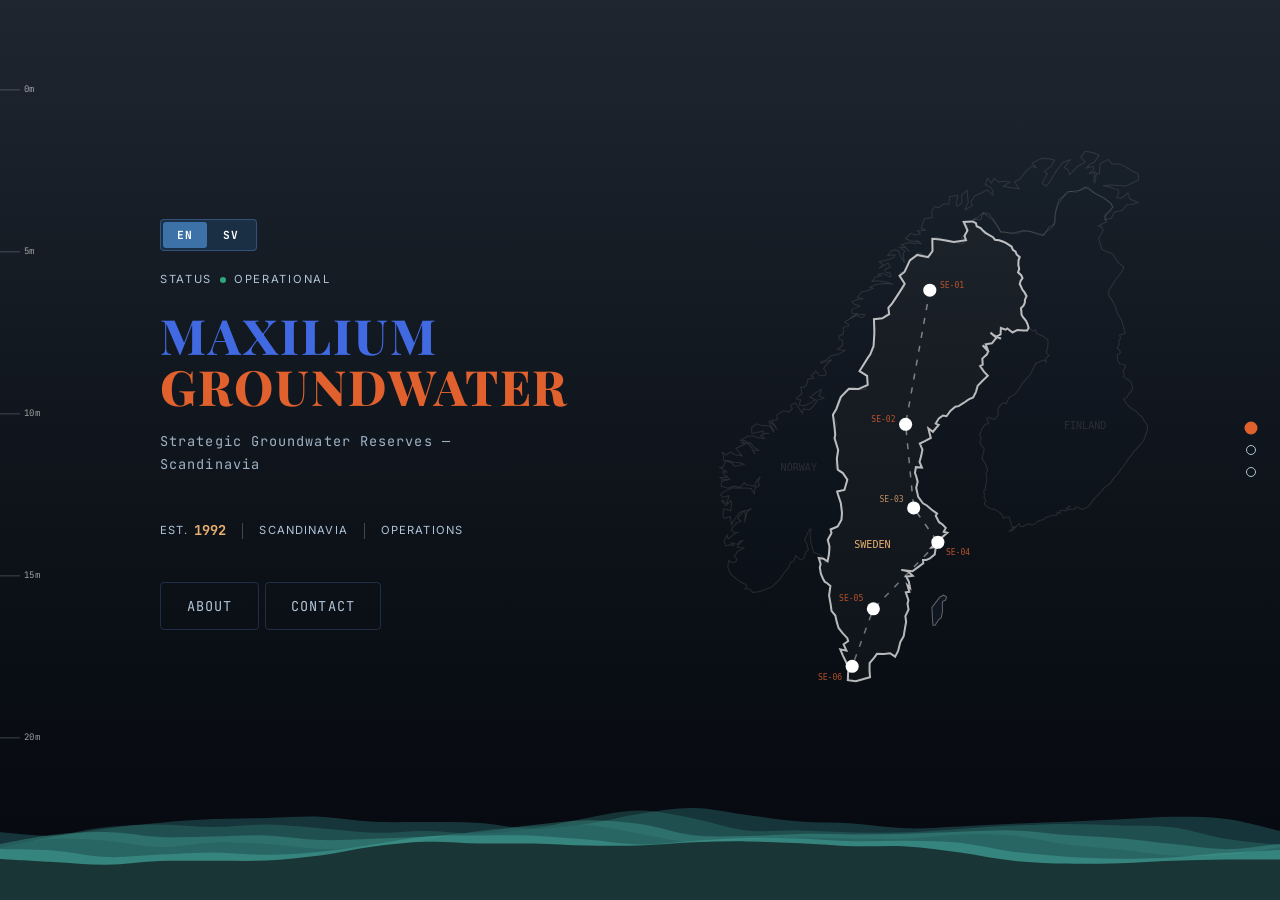
==== index.html @ 394d06ae "Change map dots and pulse rings to white on both mobile and desktop Co-Authored-By: Claude Sonnet 4." ====
<!DOCTYPE html>
<html lang="en">
<head>
  <meta charset="UTF-8" />
  <meta name="viewport" content="width=device-width, initial-scale=1.0" />
  <meta name="format-detection" content="telephone=no" />
  <meta name="theme-color" content="#122224">
  <meta name="description" content="Maxilium Groundwater — Strategic groundwater reserve development for defence, government and critical infrastructure across Scandinavia.">
  <meta property="og:title" content="Maxilium Groundwater">
  <meta property="og:description" content="Strategic Groundwater Reserves — Scandinavia">
  <meta property="og:type" content="website">
  <meta property="og:url" content="https://j123-collab.github.io/grundvatten-geological/">
  <link rel="canonical" href="https://j123-collab.github.io/grundvatten-geological/">
  <title>Maxilium Groundwater — Strategic Groundwater Reserves</title>
  <link rel="preconnect" href="https://fonts.googleapis.com">
  <link rel="preconnect" href="https://fonts.gstatic.com" crossorigin>
  <link href="https://fonts.googleapis.com/css2?family=Bebas+Neue&family=Barlow+Condensed:wght@400;500;600;700&family=Inter:wght@300;400;500;600&family=JetBrains+Mono:wght@400;500;700&family=Playfair+Display:wght@400;600;700;800&display=swap" rel="stylesheet">
  <style>
    /* ─── ROOT SWITCHER ─── */
    #desktop-root { display: none; }
    @media (min-width: 768px) {
      #mobile-root  { display: none !important; }
      #desktop-root { display: block; }
    }

    /* ══════════════════════════════════════════════
       MOBILE CSS
       ══════════════════════════════════════════════ */
    *, *::before, *::after { box-sizing: border-box; margin: 0; padding: 0; }

    :root {
      /* colours */
      --black:        #0d0d0d;
      --white:        #ffffff;
      --accent:       #1a6b5a;
      --accent-light: #2a9d7f;
      --mid-grey:     #6b7280;
      --rust:         #e0612e;
      --clay:         #e8b070;
      --green-glow:   #4ade80;
      --royal-blue:   #4169e1;
      /* ocean gradient stops */
      --ocean-start:  #4a88bb;
      --ocean-end:    #1f2630;
      /* typography scale */
      --text-xs:   11px;
      --text-sm:   12px;
      --text-base: 15px;
      --text-md:   16px;
      --text-lg:   18px;
      --text-xl:   22px;
      /* spacing scale */
      --space-xs:  8px;
      --space-sm:  16px;
      --space-md:  24px;
      --space-lg:  32px;
      --space-xl:  48px;
      --space-2xl: 64px;
      --space-3xl: 96px;
      /* layout */
      --section-pad: var(--space-3xl) var(--space-md);
      --max-w: 720px;
    }

    html { scroll-behavior: smooth; }

    body {
      font-family: 'Barlow Condensed', -apple-system, BlinkMacSystemFont, sans-serif;
      background: #122224;
      color: var(--black);
      -webkit-font-smoothing: antialiased;
    }

    /* ── NAV ── */
    #mobile-root nav {
      position: fixed;
      top: 0; left: 0; right: 0;
      z-index: 100;
      background: #1f2630;
      border-bottom: 1px solid rgba(255,255,255,0.1);
      padding: 0 var(--space-md);
      height: 56px;
      display: flex;
      align-items: center;
      justify-content: space-between;
    }

    .nav-logo {
      font-family: 'Bebas Neue', sans-serif;
      font-size: 22px;
      font-weight: 400;
      letter-spacing: 2px;
      color: var(--royal-blue);
      text-decoration: none;
    }

    .nav-logo span { color: var(--rust); }

    .nav-links {
      display: flex;
      gap: 28px;
      list-style: none;
    }

    .nav-links a {
      font-size: var(--text-base);
      font-weight: 500;
      color: rgba(255,255,255,0.6);
      text-decoration: none;
      letter-spacing: 0.1px;
      white-space: nowrap;
    }

    .nav-links a:hover { color: var(--white); }

    /* ── MAP ANIMATION ── */
    .hero-map {
      width: min(370px, 96vw);
      margin: -6px auto 8px;
      flex-shrink: 0;
    }

    .hero-map svg { width: 100%; height: auto; display: block; }

    .pulse-ring { animation: radar-ping 1.8s ease-out infinite; stroke: white; }
    .site-dot   { fill: white; }
    @keyframes radar-ping {
      0%   { r: 4;  opacity: 0.8; }
      100% { r: 26; opacity: 0;   }
    }

    .site-dot { fill: white; animation: dot-glow 1s ease-in-out infinite alternate; }
    @keyframes dot-glow {
      0%   { opacity: 0.4; }
      100% { opacity: 1;   }
    }

    .flow-line   { stroke-dashoffset: 0; animation: flow 1.2s linear infinite; }
    .flow-line-2 { animation-delay: 0.3s; }
    @keyframes flow {
      0%   { stroke-dashoffset: 0;   }
      100% { stroke-dashoffset: -28; }
    }

    .country-outline,
    .country-label,
    .country-markers { transition: all 0.8s ease-out; }
    .country-markers { opacity: 0; }

    .map-svg.highlight-se .country-se-outline { opacity: 1; stroke: rgba(255,255,255,0.7); stroke-width: 2; fill: rgba(80,80,80,0.1); }
    .map-svg.highlight-se .country-se-label   { opacity: 1; fill: var(--clay); }
    .map-svg.highlight-se .country-se         { opacity: 1; }
    .map-svg.highlight-se .country-no-outline { opacity: 0.3; }
    .map-svg.highlight-se .country-no-label   { opacity: 0.2; }
    .map-svg.highlight-se .country-fi-outline { opacity: 0.3; }
    .map-svg.highlight-se .country-fi-label   { opacity: 0.2; }

    .map-svg.highlight-no .country-no-outline { opacity: 1; stroke: rgba(255,255,255,0.7); stroke-width: 2; fill: rgba(80,80,80,0.1); }
    .map-svg.highlight-no .country-no-label   { opacity: 1; fill: var(--clay); }
    .map-svg.highlight-no .country-no         { opacity: 1; }
    .map-svg.highlight-no .country-se-outline { opacity: 0.3; }
    .map-svg.highlight-no .country-se-label   { opacity: 0.2; }
    .map-svg.highlight-no .country-fi-outline { opacity: 0.3; }
    .map-svg.highlight-no .country-fi-label   { opacity: 0.2; }

    .map-svg.highlight-fi .country-fi-outline { opacity: 1; stroke: rgba(255,255,255,0.7); stroke-width: 2; fill: rgba(80,80,80,0.1); }
    .map-svg.highlight-fi .country-fi-label   { opacity: 1; fill: var(--clay); }
    .map-svg.highlight-fi .country-fi         { opacity: 1; }
    .map-svg.highlight-fi .country-se-outline { opacity: 0.3; }
    .map-svg.highlight-fi .country-se-label   { opacity: 0.2; }
    .map-svg.highlight-fi .country-no-outline { opacity: 0.3; }
    .map-svg.highlight-fi .country-no-label   { opacity: 0.2; }

    /* ── HERO ── */
    #home {
      min-height: 100svh;
      display: flex;
      flex-direction: column;
      justify-content: center;
      padding: 76px var(--space-md) 80px;
      background: #1f2630;
      color: var(--white);
      position: relative;
      z-index: 1;
    }

    .hero-tag {
      display: flex;
      align-items: center;
      gap: var(--space-xs);
      font-size: var(--text-xs);
      font-weight: 600;
      letter-spacing: 1.8px;
      text-transform: uppercase;
      color: rgba(255,255,255,0.85);
      margin-bottom: 0;
    }

    .status-dot {
      width: 7px;
      height: 7px;
      border-radius: 50%;
      background: var(--green-glow);
      box-shadow: 0 0 6px var(--green-glow);
      flex-shrink: 0;
    }

    .hero-info {
      display: flex;
      flex-direction: column;
      gap: 10px;
      margin-bottom: var(--space-md);
    }

    .hero-sub {
      font-size: var(--text-md);
      font-weight: 700;
      line-height: 1.4;
      color: rgba(255,255,255,0.92);
      letter-spacing: 0.5px;
      margin-bottom: 0;
    }

    .hero-sub-block {
      font-size: var(--text-sm);
      line-height: 1.5;
      color: rgba(255,255,255,0.75);
      letter-spacing: 0.4px;
      background: rgba(255,255,255,0.06);
      border-left: 3px solid var(--accent-light);
      padding: 8px 12px;
      border-radius: 0 6px 6px 0;
    }

    /* ── LANG TOGGLE (fixed side) ── */
    #mobile-root .lang-toggle {
      position: fixed;
      right: 0;
      top: 68%;
      transform: translateY(-50%);
      z-index: 300;
      display: flex;
      flex-direction: column;
      border: 1px solid rgba(255,255,255,0.15);
      border-right: none;
      border-radius: 10px 0 0 10px;
      overflow: hidden;
      background: rgba(15,18,30,0.82);
      backdrop-filter: blur(14px);
      -webkit-backdrop-filter: blur(14px);
      box-shadow: -4px 0 20px rgba(0,0,0,0.25);
    }

    #mobile-root .lang-btn {
      background: transparent;
      color: rgba(255,255,255,0.5);
      border: none;
      font-family: inherit;
      font-size: var(--text-sm);
      font-weight: 700;
      letter-spacing: 1.2px;
      padding: 12px 14px;
      cursor: pointer;
      transition: all 0.2s;
    }

    #mobile-root .lang-btn + .lang-btn {
      border-top: 1px solid rgba(255,255,255,0.15);
    }

    #mobile-root .lang-btn.active {
      background: var(--royal-blue);
      color: var(--white);
    }

    #mobile-root .lang-btn:not(.active):hover {
      background: rgba(255,255,255,0.08);
      color: var(--white);
    }

    /* ── OCEAN DEPTH GRADIENT ── */
    .ocean-depth {
      position: relative;
      background: #122224;
      margin-top: -90px;
    }

    /* ── BUBBLES ── */
    #mobile-root .bubbles {
      position: absolute;
      top: 0; left: 0; right: 0; bottom: 0;
      pointer-events: none;
      overflow: hidden;
    }

    #mobile-root .bubbles span {
      position: absolute;
      bottom: 0;
      border-radius: 50%;
      background: rgba(255,255,255,0.06);
      border: 1px solid rgba(255,255,255,0.18);
      animation: floatBubble linear infinite;
    }

    #mobile-root .bubbles span:nth-child(1)  { left: 8%;  width: 10px; height: 10px; animation-duration: 18s; animation-delay: 0s;   }
    #mobile-root .bubbles span:nth-child(2)  { left: 18%; width: 6px;  height: 6px;  animation-duration: 24s; animation-delay: -6s;  }
    #mobile-root .bubbles span:nth-child(3)  { left: 30%; width: 14px; height: 14px; animation-duration: 20s; animation-delay: -14s; }
    #mobile-root .bubbles span:nth-child(4)  { left: 42%; width: 8px;  height: 8px;  animation-duration: 28s; animation-delay: -4s;  }
    #mobile-root .bubbles span:nth-child(5)  { left: 55%; width: 16px; height: 16px; animation-duration: 22s; animation-delay: -10s; }
    #mobile-root .bubbles span:nth-child(6)  { left: 65%; width: 7px;  height: 7px;  animation-duration: 26s; animation-delay: -20s; }
    #mobile-root .bubbles span:nth-child(7)  { left: 74%; width: 12px; height: 12px; animation-duration: 19s; animation-delay: -8s;  }
    #mobile-root .bubbles span:nth-child(8)  { left: 85%; width: 9px;  height: 9px;  animation-duration: 30s; animation-delay: -16s; }
    #mobile-root .bubbles span:nth-child(9)  { left: 22%; width: 18px; height: 18px; animation-duration: 34s; animation-delay: -24s; }
    #mobile-root .bubbles span:nth-child(10) { left: 48%; width: 6px;  height: 6px;  animation-duration: 16s; animation-delay: -2s;  }
    #mobile-root .bubbles span:nth-child(11) { left: 60%; width: 11px; height: 11px; animation-duration: 25s; animation-delay: -18s; }
    #mobile-root .bubbles span:nth-child(12) { left: 90%; width: 8px;  height: 8px;  animation-duration: 21s; animation-delay: -12s; }

    @keyframes floatBubble {
      0%   { transform: translateY(0)        scale(1);    opacity: 0;   }
      8%   { opacity: 0.75; }
      85%  { opacity: 0.35; }
      100% { transform: translateY(-250vh)   scale(1.15); opacity: 0;   }
    }

    /* ── ABOUT ── */
    #about {
      padding: var(--section-pad);
      padding-top: 116px;
      padding-bottom: var(--space-md);
      background: transparent;
    }

    #about .section-label { color: rgba(255,255,255,0.6); }
    #about .section-title { color: var(--white); }
    #about .section-body  { color: rgba(255,255,255,0.8); }

    .section-label {
      font-size: var(--text-xs);
      font-weight: 600;
      letter-spacing: 2px;
      text-transform: uppercase;
      color: var(--accent);
      margin-bottom: var(--space-sm);
    }

    .section-title {
      font-family: 'Bebas Neue', sans-serif;
      font-size: clamp(34px, 7vw, 52px);
      font-weight: 400;
      letter-spacing: 2.5px;
      line-height: 1.05;
      margin-bottom: 20px;
    }

    .section-body {
      font-size: 16px;
      line-height: 1.7;
      color: var(--mid-grey);
      max-width: var(--max-w);
      margin-bottom: var(--space-xl);
    }

    .about-para { margin-bottom: var(--space-md); }

    /* ── TRUST STRIP ── */
    .trust-strip {
      display: flex;
      flex-wrap: wrap;
      justify-content: center;
      gap: var(--space-xs);
      margin-bottom: var(--space-sm);
    }

    .trust-item {
      display: flex;
      align-items: center;
      gap: 7px;
      font-size: var(--text-xs);
      font-weight: 600;
      letter-spacing: 0.8px;
      text-transform: uppercase;
      color: rgba(160, 210, 140, 0.9);
      background: #1f2630;
      border: 1px solid rgba(90, 140, 60, 0.55);
      border-radius: 8px;
      padding: 11px 18px;
    }

    .trust-item svg { flex-shrink: 0; opacity: 0.8; }

    /* ── SCROLL REVEAL ── */
    .reveal {
      opacity: 0;
      transform: translateY(12px);
      transition: opacity 0.55s ease, transform 0.55s ease;
    }

    .reveal.visible {
      opacity: 1;
      transform: translateY(0);
    }

    /* ── DEPTH METER ── */
    .depth-meter {
      display: none;
      position: fixed;
      left: 0;
      top: 50%;
      transform: translateY(-50%);
      z-index: 200;
      width: 52px;
      height: 220px;
      flex-direction: row;
      gap: 6px;
      align-items: stretch;
      opacity: 0;
      transition: opacity 0.4s ease;
      pointer-events: none;
    }

    @media (min-width: 760px) {
      .depth-meter { display: flex; }
    }

    .depth-meter-track {
      width: 3px;
      height: 100%;
      background: rgba(255,255,255,0.12);
      border-radius: 2px;
      position: relative;
      overflow: hidden;
      margin-left: 10px;
    }

    .depth-meter-fill {
      position: absolute;
      top: 0; left: 0; right: 0;
      height: 0%;
      background: linear-gradient(to bottom, var(--ocean-start), var(--royal-blue));
      border-radius: 2px;
      transition: height 0.15s ease-out;
    }

    .depth-labels {
      display: flex;
      flex-direction: column;
      justify-content: space-between;
      height: 100%;
    }

    .depth-label {
      font-family: 'Courier New', monospace;
      font-size: 7px;
      color: rgba(255,255,255,0.4);
      letter-spacing: 0.5px;
      white-space: nowrap;
      line-height: 1.3;
      text-transform: uppercase;
    }

    .depth-label-aq { color: rgba(65,105,225,0.75); }

    /* ── CONTACT ── */
    #contact {
      padding: var(--section-pad);
      padding-top: var(--space-lg);
      padding-bottom: var(--space-md);
      background: transparent;
    }

    #contact .section-label { color: rgba(255,255,255,0.6); }
    #contact .section-title { color: var(--white); }
    #contact .section-body  { color: rgba(255,255,255,0.8); margin-bottom: 0; }

    .contact-grid {
      display: flex;
      flex-direction: column;
      gap: var(--space-xl);
    }

    .contact-detail {
      display: flex;
      flex-direction: column;
      gap: var(--space-sm);
      margin-top: var(--space-lg);
    }

    .contact-item {
      display: flex;
      gap: 14px;
      align-items: center;
    }

    .contact-item-icon {
      width: 36px;
      height: 36px;
      background: rgba(255,255,255,0.15);
      border-radius: 8px;
      display: flex;
      align-items: center;
      justify-content: center;
      flex-shrink: 0;
    }

    .contact-item-icon svg { width: 16px; height: 16px; }

    .contact-item-label {
      font-size: var(--text-xs);
      font-weight: 600;
      letter-spacing: 1px;
      text-transform: uppercase;
      color: rgba(255,255,255,0.55);
      margin-bottom: 2px;
    }

    .contact-item-value {
      font-size: var(--text-md);
      font-weight: 500;
      color: var(--white);
      text-decoration: none;
    }

    /* ── FORM ── */
    #mobile-root form {
      display: flex;
      flex-direction: column;
      gap: var(--space-sm);
    }

    .field {
      display: flex;
      flex-direction: column;
      gap: 6px;
    }

    #mobile-root label {
      font-size: var(--text-sm);
      font-weight: 600;
      letter-spacing: 0.5px;
      text-transform: uppercase;
      color: rgba(255,255,255,0.6);
    }

    #mobile-root input, #mobile-root select, #mobile-root textarea {
      font-family: inherit;
      font-size: var(--text-md);
      color: var(--white);
      background: rgba(255,255,255,0.12);
      border: 1.5px solid rgba(255,255,255,0.15);
      border-radius: 8px;
      padding: 12px 14px;
      outline: none;
      width: 100%;
      transition: border-color 0.15s, background 0.15s;
      -webkit-appearance: none;
    }

    #mobile-root input::placeholder, #mobile-root textarea::placeholder { color: rgba(255,255,255,0.35); }

    #mobile-root textarea { resize: vertical; min-height: 110px; }

    #mobile-root input:focus, #mobile-root select:focus, #mobile-root textarea:focus,
    #mobile-root input:focus-visible, #mobile-root select:focus-visible, #mobile-root textarea:focus-visible {
      border-color: rgba(255,255,255,0.6);
      background: rgba(255,255,255,0.18);
      outline: 2px solid rgba(255,255,255,0.4);
      outline-offset: 2px;
    }

    .btn-submit {
      background: var(--white);
      color: var(--black);
      font-family: inherit;
      font-size: var(--text-md);
      font-weight: 600;
      padding: 15px;
      border: none;
      border-radius: 8px;
      cursor: pointer;
      transition: background 0.2s, color 0.2s;
      margin-top: var(--space-sm);
    }

    .btn-submit:hover  { background: rgba(255,255,255,0.85); }
    .btn-submit:active { background: rgba(255,255,255,0.7); transform: scale(0.98); }

    .btn-submit.sent { background: var(--accent); color: var(--white); }

    /* ── FOOTER ── */
    #mobile-root footer {
      padding: var(--space-lg) var(--space-md);
      border-top: 1px solid rgba(255,255,255,0.12);
      display: flex;
      flex-direction: column;
      align-items: center;
      gap: var(--space-xs);
      text-align: center;
    }

    .footer-logo {
      font-family: 'Bebas Neue', sans-serif;
      font-size: 20px;
      font-weight: 400;
      letter-spacing: 2px;
      color: var(--white);
    }

    .footer-logo span { color: rgba(255,255,255,0.6); }

    #mobile-root footer p {
      font-size: var(--text-sm);
      color: rgba(255,255,255,0.4);
    }

    .footer-legal {
      margin-top: 0;
      width: 100%;
      text-align: center;
      display: flex;
      flex-direction: column;
      gap: 6px;
    }

    .footer-legal p {
      font-size: var(--text-xs);
      color: rgba(255,255,255,0.5);
      letter-spacing: 0.3px;
    }

    /* ── WAVES ── */
    .hero-wave {
      position: absolute;
      bottom: 0px; left: 0; right: 0;
      height: 110px;
      overflow: hidden;
      pointer-events: none;
      -webkit-mask-image: linear-gradient(to bottom, transparent 0%, black 25%);
      mask-image: linear-gradient(to bottom, transparent 0%, black 25%);
    }

    .hero-wave svg {
      position: absolute;
      bottom: -1px;
      width: 200%;
      height: 100%;
    }

    .wave-layer-1 { animation: waveScroll 14s linear infinite;         opacity: 0.45; }
    .wave-layer-2 { animation: waveScroll 10s linear infinite reverse; opacity: 0.35; }
    .wave-layer-3 { animation: waveScroll 8s  linear infinite;         opacity: 0.30; }
    .wave-layer-4 { animation: waveScroll 12s linear infinite reverse; opacity: 0.60; }
    .wave-layer-5 { animation: waveScroll 9s  linear infinite;         opacity: 0.35; }
    .wave-layer-6 { animation: waveScroll 7s  linear infinite reverse; opacity: 1; }

    @keyframes waveScroll {
      from { transform: translateX(0); }
      to   { transform: translateX(-50%); }
    }

    /* ── GALLERY MASONRY ── */
    .gallery-section {
      padding: var(--space-md) var(--space-md);
    }

    .gallery-grid {
      display: grid;
      grid-template-columns: 1fr 1fr;
      gap: var(--space-xs);
    }

    .gallery-item {
      border-radius: 12px;
      overflow: hidden;
      aspect-ratio: 4/3;
      transition: transform 0.2s ease;
    }

    .gallery-item:hover { transform: scale(1.02); }

    .gallery-item img {
      width: 100%;
      height: 100%;
      object-fit: cover;
      display: block;
    }

    @media (min-width: 700px) {
      .gallery-grid { grid-template-columns: 1fr 1fr 1fr; }
    }

    /* ── LIGHTBOX ── */
    .lightbox {
      display: none;
      position: fixed;
      inset: 0;
      z-index: 1000;
      background: rgba(0,0,0,0.92);
      backdrop-filter: blur(8px);
      align-items: center;
      justify-content: center;
    }

    .lightbox.open { display: flex; }

    .lightbox img {
      max-width: 92vw;
      max-height: 88vh;
      object-fit: contain;
      border-radius: 10px;
      user-select: none;
    }

    .lightbox-close {
      position: absolute;
      top: 18px; right: 20px;
      background: rgba(255,255,255,0.12);
      border: 1px solid rgba(255,255,255,0.2);
      color: white;
      width: 40px; height: 40px;
      border-radius: 50%;
      font-size: 20px;
      cursor: pointer;
      display: flex; align-items: center; justify-content: center;
      transition: background 0.2s;
    }

    .lightbox-close:hover { background: rgba(255,255,255,0.25); }

    .lightbox-prev,
    .lightbox-next {
      position: absolute;
      top: 50%; transform: translateY(-50%);
      background: rgba(255,255,255,0.12);
      border: 1px solid rgba(255,255,255,0.2);
      color: white;
      width: 44px; height: 44px;
      border-radius: 50%;
      font-size: 20px;
      cursor: pointer;
      display: flex; align-items: center; justify-content: center;
      transition: background 0.2s;
    }

    .lightbox-prev:hover,
    .lightbox-next:hover { background: rgba(255,255,255,0.25); }

    .lightbox-prev { left: 16px; }
    .lightbox-next { right: 16px; }

    /* ── TABLET+ (mobile only) ── */
    @media (min-width: 600px) {
      #mobile-root .contact-grid {
        flex-direction: row;
        align-items: flex-start;
        gap: var(--space-2xl);
      }

      #mobile-root .contact-intro { flex: 1; }
      #mobile-root form { flex: 1; }
    }

    /* ══════════════════════════════════════════════
       DESKTOP CSS (all rules scoped to #desktop-root)
       ══════════════════════════════════════════════ */

    /* ---------- Reset & Base ---------- */
    #desktop-root *, #desktop-root *::before, #desktop-root *::after { box-sizing: border-box; margin: 0; padding: 0; }

    #desktop-root * { scrollbar-width: none; -ms-overflow-style: none; }
    #desktop-root *::-webkit-scrollbar { display: none; }

    #desktop-root {
      --surface:    #1f2630;
      --mid:        #191f28;
      --abyss:      #131920;
      --rust:       #e0612e;
      --rust-hover: #b24e2c;
      --error:      #e03030;
      --success-green: #2ea87a;
      --clay:       #e8b070;
      --slate:      #3d72a8;
      --light:      #ffffff;
      --muted:      #b0c4d8;
      --font-heading: 'Playfair Display', Georgia, serif;
      --font-body:    'Inter', system-ui, sans-serif;
      --font-mono:    'JetBrains Mono', 'Courier New', monospace;
      font-size: 16px;
      font-family: var(--font-body);
      background: linear-gradient(to bottom, #1f2630 0%, #181f28 20%, #121820 40%, #0d1219 60%, #090d13 80%, #060810 100%);
      color: var(--light);
      line-height: 1.7;
      overscroll-behavior: none;
      position: fixed;
      inset: 0;
      overflow: hidden;
      height: 100vh;
      width: 100%;
    }

    /* ---------- Depth Markers ---------- */
    #desktop-root .depth-markers {
      position: fixed;
      left: 0;
      top: 0;
      width: 54px;
      height: 100vh;
      z-index: 100;
      pointer-events: none;
    }

    #desktop-root .depth-mark {
      position: absolute;
      left: 0;
      transform: translateY(-50%);
      display: flex;
      align-items: center;
      gap: 4px;
    }

    #desktop-root .depth-mark::before {
      content: '';
      display: block;
      width: 20px;
      height: 1px;
      background: var(--muted);
      opacity: 0.3;
    }

    #desktop-root .depth-mark span {
      font-family: var(--font-mono);
      font-size: 9px;
      color: var(--light);
      letter-spacing: 0.05em;
      white-space: nowrap;
      opacity: 0.6;
    }

    #desktop-root .depth-mark span.pop {
      animation: d-depth-pop 0.25s ease-out;
    }

    @keyframes d-depth-pop {
      0%   { transform: scale(1); opacity: 0.6; }
      35%  { transform: scale(1.8); opacity: 1; color: var(--light); }
      100% { transform: scale(1); opacity: 0.6; }
    }

    /* ---------- Strata ---------- */
    #desktop-root .stratum {
      position: absolute;
      inset: 0;
      width: 100%;
      height: 100vh;
      overflow-y: auto;
      overflow-x: hidden;
      display: flex;
      flex-direction: column;
      justify-content: center;
      opacity: 0;
      pointer-events: none;
      transition: opacity 0.5s ease-out;
    }

    #desktop-root .stratum.active {
      opacity: 1;
      pointer-events: auto;
    }

    #desktop-root .stratum__content {
      position: relative;
      z-index: 1;
      max-width: clamp(900px, 85vw, 1280px);
      margin: 0 auto;
      padding: clamp(40px, 6vw, 80px) clamp(16px, 2.5vw, 32px) clamp(80px, 10vw, 140px) clamp(44px, 5vw, 72px);
      opacity: 0;
      transform: translateY(30px);
      transition: opacity 0.5s ease-out 0.15s, transform 0.5s ease-out 0.15s;
    }

    #desktop-root .stratum.active .stratum__content {
      opacity: 1;
      transform: translateY(0);
    }

    /* ---------- Fixed Wave Overlay ---------- */
    #desktop-root .wave-overlay {
      position: fixed;
      bottom: 0;
      bottom: calc(100dvh - 100lvh);
      left: 0;
      right: 0;
      width: 100%;
      z-index: 50;
      height: 110px;
      pointer-events: none;
      overflow: hidden;
      -webkit-transform: translateZ(0);
      transform: translateZ(0);
    }

    /* ---------- Bubbles (desktop) ---------- */
    #desktop-root .bubbles {
      position: fixed;
      inset: 0;
      z-index: 10;
      pointer-events: none;
      overflow: hidden;
    }

    #desktop-root .bubble {
      position: absolute;
      bottom: -20px;
      border-radius: 50%;
      background: rgba(255, 255, 255, 0.3);
      border: 1px solid rgba(255, 255, 255, 0.4);
      animation: d-bubble-rise linear infinite;
      opacity: 0;
    }

    @keyframes d-bubble-rise {
      0%   { transform: translateX(0) scale(0.8); opacity: 0; bottom: -20px; }
      10%  { opacity: 0.5; }
      50%  { opacity: 0.3; }
      90%  { opacity: 0.15; }
      100% { transform: translateX(40px) scale(1.2); opacity: 0; bottom: 110%; }
    }

    #desktop-root .wave-overlay svg {
      display: block;
      width: 100%;
      height: 100%;
      overflow: hidden;
    }

    /* ---------- Navigation Dots ---------- */
    #desktop-root .nav-dots {
      position: fixed;
      right: 24px;
      top: 50%;
      transform: translateY(-50%);
      z-index: 60;
      display: flex;
      flex-direction: column;
      gap: 12px;
    }

    #desktop-root .nav-dot {
      width: 10px;
      height: 10px;
      border-radius: 50%;
      border: 1px solid var(--muted);
      background: transparent;
      cursor: pointer;
      padding: 0;
      transition: all 0.3s;
    }

    #desktop-root .nav-dot.active {
      background: var(--rust);
      border-color: var(--rust);
      transform: scale(1.3);
    }

    #desktop-root .nav-dot:hover { border-color: var(--light); }

    #desktop-root .stratum--surface { background: transparent; }
    #desktop-root .stratum--1       { background: transparent; }
    #desktop-root .stratum--2       { background: transparent; }

    /* ---------- Typography ---------- */
    #desktop-root h1, #desktop-root h2, #desktop-root h3, #desktop-root h4 {
      font-family: var(--font-heading);
      font-weight: 700;
      line-height: 1.2;
    }

    #desktop-root p { margin-bottom: 1rem; color: var(--light); opacity: 0.9; }
    #desktop-root p:last-child { margin-bottom: 0; }
    #desktop-root strong { color: var(--clay); font-weight: 600; }

    /* ---------- Section Headings ---------- */
    #desktop-root .section-heading {
      display: flex;
      align-items: center;
      gap: 16px;
      margin-bottom: clamp(24px, 3vw, 48px);
      flex-wrap: wrap;
    }

    #desktop-root .section-heading__accent {
      display: block;
      width: 4px;
      height: 36px;
      background: var(--rust);
      border-radius: 2px;
      flex-shrink: 0;
    }

    #desktop-root .section-heading__title {
      font-size: clamp(1.4rem, 3vw, 2rem);
      color: var(--light);
      letter-spacing: 0.02em;
    }

    #desktop-root .section-heading__depth {
      margin-left: auto;
      font-family: var(--font-mono);
      font-size: 0.65rem;
      color: var(--muted);
      letter-spacing: 0.12em;
      opacity: 0.6;
    }

    #desktop-root .subsection-heading {
      font-family: var(--font-mono);
      font-size: 0.8rem;
      font-weight: 700;
      color: var(--clay);
      letter-spacing: 0.08em;
      text-transform: uppercase;
      margin-bottom: 12px;
    }

    #desktop-root .badge {
      display: inline-block;
      font-family: var(--font-mono);
      font-size: 0.55rem;
      font-weight: 700;
      letter-spacing: 0.15em;
      padding: 3px 10px;
      border-radius: 3px;
      vertical-align: middle;
      margin-left: 10px;
    }

    /* ---------- HERO ---------- */
    #desktop-root .hero-content {
      display: flex;
      flex-direction: column;
      align-items: center;
      gap: 20px;
    }

    #desktop-root .hero-lang {
      align-self: flex-start;
    }

    #desktop-root .lang-toggle {
      display: flex;
      gap: 2px;
      background: #1a2e44;
      border-radius: 4px;
      padding: 2px;
      border: 1px solid rgba(74, 118, 178, 0.5);
    }

    #desktop-root .lang-btn {
      font-family: var(--font-mono);
      font-size: 0.7rem;
      font-weight: 700;
      letter-spacing: 0.1em;
      padding: 6px 14px;
      border: none;
      border-radius: 3px;
      background: transparent;
      color: var(--light);
      cursor: pointer;
      transition: all 0.2s;
    }

    #desktop-root .lang-btn:hover { color: var(--light); opacity: 0.8; }
    #desktop-root .lang-btn.active { background: var(--slate); color: #fff; }

    #desktop-root .hero-est {
      display: flex;
      align-items: center;
      gap: 8px;
      font-family: var(--font-body);
      font-size: 0.7rem;
      letter-spacing: 0.15em;
      color: var(--muted);
      text-transform: uppercase;
    }

    #desktop-root .hero-est__dot {
      width: 6px;
      height: 6px;
      border-radius: 50%;
      background: var(--success-green);
      animation: d-pulse-dot 2s ease-in-out infinite;
    }

    @keyframes d-pulse-dot {
      0%, 100% { opacity: 1; }
      50% { opacity: 0.4; }
    }

    #desktop-root .hero-title {
      font-size: clamp(1.6rem, 3.8vw, 4.5rem);
      font-weight: 800;
      color: var(--royal-blue);
      letter-spacing: 0.04em;
      line-height: 1.05;
    }

    #desktop-root .hero-title--accent { color: var(--rust); display: block; }

    #desktop-root .hero-tagline {
      font-family: var(--font-mono);
      font-size: 0.85rem;
      color: var(--muted);
      letter-spacing: 0.08em;
    }

    #desktop-root .hero-meta {
      display: flex;
      align-items: center;
      gap: 16px;
      margin-top: 8px;
      flex-wrap: wrap;
    }

    #desktop-root .hero-meta__item { display: flex; align-items: center; gap: 6px; }

    #desktop-root .hero-meta__label {
      font-family: var(--font-body);
      font-size: 0.7rem;
      color: var(--muted);
      letter-spacing: 0.1em;
      text-transform: uppercase;
    }

    #desktop-root .hero-meta__value {
      font-family: var(--font-mono);
      font-size: 0.85rem;
      color: var(--clay);
      font-weight: 700;
    }

    #desktop-root .hero-meta__divider {
      width: 1px;
      height: 16px;
      background: var(--muted);
      opacity: 0.3;
    }

    #desktop-root .hero-nav {
      display: flex;
      flex-wrap: wrap;
      gap: 6px;
      margin-top: 20px;
    }

    #desktop-root .hero-nav__link {
      font-family: var(--font-mono);
      font-size: 0.85rem;
      letter-spacing: 0.08em;
      text-transform: uppercase;
      color: var(--muted);
      background: transparent;
      padding: clamp(10px, 1.2vw, 14px) clamp(16px, 2vw, 28px);
      border: 1px solid rgba(74, 118, 178, 0.3);
      border-radius: 4px;
      cursor: pointer;
      transition: all 0.2s;
    }

    #desktop-root .hero-nav__link:hover {
      color: var(--light);
      border-color: var(--slate);
      background: rgba(74, 118, 178, 0.1);
    }

    /* ---------- Hero Two-Column Layout ---------- */
    #desktop-root .hero-columns {
      display: flex;
      flex-direction: row-reverse;
      align-items: center;
      justify-content: center;
      gap: clamp(60px, 18vw, 380px);
      width: 100%;
    }

    #desktop-root .hero-map {
      flex: 1 1 45%;
      max-width: 640px;
      min-width: 0;
    }

    #desktop-root .hero-map-svg { width: 100%; height: auto; }

    #desktop-root .hero-text {
      flex: 1 1 320px;
      min-width: 0;
      display: flex;
      flex-direction: column;
      gap: clamp(12px, 1.5vw, 20px);
    }

    /* ---------- Map Animations (desktop) ---------- */
    #desktop-root .pulse-ring { animation: d-radar-ping 1.8s ease-out infinite; stroke: white; }

    @keyframes d-radar-ping {
      0%   { r: 4; opacity: 0.8; }
      100% { r: 26; opacity: 0; }
    }

    #desktop-root .site-dot { fill: white; animation: d-dot-glow 1s ease-in-out infinite alternate; }

    @keyframes d-dot-glow {
      0%   { opacity: 0.4; }
      100% { opacity: 1; }
    }

    #desktop-root .flow-line { stroke-dashoffset: 0; animation: d-flow 1.2s linear infinite; }
    #desktop-root .flow-line-2 { animation-delay: 0.3s; }

    @keyframes d-flow {
      0%   { stroke-dashoffset: 0; }
      100% { stroke-dashoffset: -28; }
    }

    /* ---------- Country Cycling (desktop) ---------- */
    #desktop-root .country-outline, #desktop-root .country-label, #desktop-root .country-markers { transition: all 0.8s ease-out; }
    #desktop-root .country-markers { opacity: 0; }

    #desktop-root .hero-map-svg.highlight-se .country-se-outline { opacity: 1; stroke: rgba(255,255,255,0.7); stroke-width: 2; fill: rgba(80,80,80,0.1); }
    #desktop-root .hero-map-svg.highlight-se .country-se-label { opacity: 1; fill: var(--clay); }
    #desktop-root .hero-map-svg.highlight-se .country-se { opacity: 1; }
    #desktop-root .hero-map-svg.highlight-se .country-no-outline { opacity: 0.3; }
    #desktop-root .hero-map-svg.highlight-se .country-no-label { opacity: 0.2; }
    #desktop-root .hero-map-svg.highlight-se .country-fi-outline { opacity: 0.3; }
    #desktop-root .hero-map-svg.highlight-se .country-fi-label { opacity: 0.2; }

    #desktop-root .hero-map-svg.highlight-no .country-no-outline { opacity: 1; stroke: rgba(255,255,255,0.7); stroke-width: 2; fill: rgba(80,80,80,0.1); }
    #desktop-root .hero-map-svg.highlight-no .country-no-label { opacity: 1; fill: var(--clay); }
    #desktop-root .hero-map-svg.highlight-no .country-no { opacity: 1; }
    #desktop-root .hero-map-svg.highlight-no .country-se-outline { opacity: 0.3; }
    #desktop-root .hero-map-svg.highlight-no .country-se-label { opacity: 0.2; }
    #desktop-root .hero-map-svg.highlight-no .country-fi-outline { opacity: 0.3; }
    #desktop-root .hero-map-svg.highlight-no .country-fi-label { opacity: 0.2; }

    #desktop-root .hero-map-svg.highlight-fi .country-fi-outline { opacity: 1; stroke: rgba(255,255,255,0.7); stroke-width: 2; fill: rgba(80,80,80,0.1); }
    #desktop-root .hero-map-svg.highlight-fi .country-fi-label { opacity: 1; fill: var(--clay); }
    #desktop-root .hero-map-svg.highlight-fi .country-fi { opacity: 1; }
    #desktop-root .hero-map-svg.highlight-fi .country-se-outline { opacity: 0.3; }
    #desktop-root .hero-map-svg.highlight-fi .country-se-label { opacity: 0.2; }
    #desktop-root .hero-map-svg.highlight-fi .country-no-outline { opacity: 0.3; }
    #desktop-root .hero-map-svg.highlight-fi .country-no-label { opacity: 0.2; }

    /* ---------- About ---------- */
    #desktop-root .about-grid {
      display: grid;
      grid-template-columns: 1fr clamp(200px, 18vw, 240px);
      gap: clamp(24px, 3vw, 48px);
      margin-bottom: 36px;
    }

    #desktop-root .about-text p { font-size: 0.9rem; }

    #desktop-root .about-sidebar { display: flex; flex-direction: column; gap: clamp(12px, 1.5vw, 20px); }

    #desktop-root .fact-card {
      background: rgba(10, 24, 46, 0.5);
      border: 1px solid rgba(74, 118, 178, 0.12);
      border-radius: 6px;
      padding: clamp(12px, 1.5vw, 20px);
    }

    #desktop-root .fact-card__value {
      display: block;
      font-family: var(--font-mono);
      font-size: clamp(1.4rem, 1.8vw, 2rem);
      font-weight: 700;
      color: var(--clay);
      line-height: 1;
      margin-bottom: 6px;
    }

    #desktop-root .fact-card__label {
      font-family: var(--font-mono);
      font-size: clamp(0.6rem, 0.7vw, 0.72rem);
      color: var(--muted);
      letter-spacing: 0.05em;
      line-height: 1.4;
    }

    #desktop-root .geo-context {
      border-top: 1px solid rgba(74, 118, 178, 0.15);
      padding-top: 30px;
    }

    /* ---------- Contact Form ---------- */
    #desktop-root .form-input {
      font-family: var(--font-body);
      font-size: 0.9rem;
      color: var(--light);
      background: rgba(10, 24, 46, 0.6);
      border: 1px solid rgba(74, 118, 178, 0.2);
      border-radius: 4px;
      padding: 10px 14px;
      outline: none;
      transition: border-color 0.2s;
    }

    #desktop-root .form-input::placeholder { color: var(--muted); opacity: 0.65; }
    #desktop-root .form-input:focus,
    #desktop-root .form-input:focus-visible { border-color: var(--slate); outline: 2px solid rgba(61,114,168,0.35); outline-offset: 2px; }
    #desktop-root .form-input.error { border-color: var(--error); }

    #desktop-root .form-textarea { resize: vertical; min-height: 100px; }

    #desktop-root .form-error {
      font-family: var(--font-body);
      font-size: 0.65rem;
      color: var(--error);
      display: none;
    }

    #desktop-root .form-error.visible { display: block; }

    #desktop-root .form-success {
      display: none;
      margin-top: 24px;
      padding: 20px;
      background: rgba(46, 204, 113, 0.08);
      border: 1px solid rgba(46, 204, 113, 0.2);
      border-radius: 6px;
    }

    #desktop-root .form-success.visible { display: block; }

    #desktop-root .form-success h3 {
      font-family: var(--font-mono);
      font-size: 0.9rem;
      color: var(--success-green);
      margin-bottom: 6px;
    }

    #desktop-root .form-success p { font-size: 0.85rem; color: var(--light); opacity: 0.8; }

    /* ---------- Desktop Contact Two-Column ---------- */
    #desktop-root .d-contact-grid {
      display: flex;
      gap: clamp(40px, 6vw, 100px);
      align-items: flex-start;
    }
    #desktop-root .d-contact-left {
      flex: 1 1 0;
      min-width: 0;
      display: flex;
      flex-direction: column;
      gap: 20px;
    }
    #desktop-root .d-contact-right {
      flex: 0 0 clamp(200px, 20vw, 300px);
      padding-top: clamp(40px, 5vw, 80px);
    }
    #desktop-root .d-contact-body {
      color: var(--muted);
      font-size: clamp(0.85rem, 1vw, 0.95rem);
      line-height: 1.65;
    }
    #desktop-root .d-contact-form {
      display: flex;
      flex-direction: column;
      gap: clamp(12px, 1.5vw, 18px);
    }
    #desktop-root .d-contact-form label {
      font-family: var(--font-body);
      font-size: 0.7rem;
      font-weight: 500;
      color: var(--muted);
      letter-spacing: 0.08em;
      text-transform: uppercase;
    }
    #desktop-root .d-contact-form .btn-submit {
      background: var(--rust);
      color: #fff;
      font-family: var(--font-mono);
      font-size: 0.8rem;
      font-weight: 700;
      letter-spacing: 0.1em;
      text-transform: uppercase;
      padding: 14px 32px;
      border: none;
      border-radius: 4px;
      cursor: pointer;
      transition: background 0.2s;
      align-self: flex-start;
    }
    #desktop-root .d-contact-form .btn-submit:hover  { background: var(--rust-hover); }
    #desktop-root .d-contact-form .btn-submit:active { background: var(--rust-hover); transform: scale(0.98); }
    #desktop-root .d-contact-right .trust-strip { flex-wrap: wrap; margin-bottom: 20px; }
    #desktop-root .d-company-card {
      margin-top: 28px;
      padding: 18px 20px;
      background: rgba(255,255,255,0.05);
      border: 1px solid rgba(255,255,255,0.1);
      border-radius: 8px;
      display: flex;
      flex-direction: column;
      gap: 6px;
    }
    #desktop-root .d-company-line { font-size: 0.75rem; line-height: 1.5; }
    #desktop-root .d-company-copy { color: rgba(255,255,255,0.7); font-weight: 500; }
    #desktop-root .d-company-tag  { color: rgba(255,255,255,0.45); font-style: italic; }
    #desktop-root .d-company-legal { color: rgba(255,255,255,0.55); font-family: var(--font-mono); font-size: 0.68rem; }

    /* ---------- Footer ---------- */
    #desktop-root .site-footer {
      border-top: 1px solid rgba(74, 118, 178, 0.1);
      padding: 24px 0 0;
      margin-top: 40px;
    }

    #desktop-root .site-footer__content {
      display: flex;
      justify-content: space-between;
      align-items: center;
    }

    #desktop-root .site-footer__brand {
      font-family: var(--font-mono);
      font-size: 0.7rem;
      color: var(--muted);
      letter-spacing: 0.15em;
    }

    #desktop-root .site-footer__copy {
      font-family: var(--font-mono);
      font-size: 0.65rem;
      color: var(--muted);
      opacity: 0.6;
    }

    /* ---------- Desktop Responsive ---------- */
    @media (max-width: 900px) {
      #desktop-root .depth-markers { display: none; }

      #desktop-root .stratum__content {
        padding: 60px 20px 180px;
      }

      #desktop-root .hero-columns {
        flex-direction: column;
        gap: 24px;
      }

      #desktop-root .hero-map {
        flex: none;
        max-width: 380px;
        width: 100%;
      }

      #desktop-root .about-grid { grid-template-columns: 1fr; }

      #desktop-root .about-sidebar {
        flex-direction: row;
        flex-wrap: wrap;
      }

      #desktop-root .about-sidebar .fact-card { flex: 1; min-width: 120px; }

      #desktop-root .d-contact-grid { flex-direction: column; }
      #desktop-root .d-contact-right { flex: 1 1 auto; padding-top: 0; }

      #desktop-root .site-footer { padding-left: 0; }
    }

    @media (max-width: 768px) {
      #desktop-root .stratum--surface {
        min-height: 100svh;
      }

      #desktop-root .stratum--surface > #desktop-root .stratum__content {
        flex: 1;
        min-height: 0;
      }

      #desktop-root .hero-content {
        padding-top: max(64px, calc(env(safe-area-inset-top, 0px) + 12px));
        padding-bottom: 40px;
        gap: 12px;
      }

      #desktop-root .stratum__content {
        padding: 40px 20px;
        max-width: 100%;
      }

      #desktop-root .stratum--2 .stratum__content {
        padding-bottom: max(80px, calc(env(safe-area-inset-bottom, 34px) + 48px));
      }

      #desktop-root .hero-columns {
        flex: 1;
        min-height: 0;
      }

      #desktop-root .hero-map {
        flex: 1;
        max-width: 100%;
        max-height: none;
        overflow: hidden;
        min-height: 0;
      }

      #desktop-root .hero-map-svg {
        width: 100%;
        height: 100%;
      }

      #desktop-root .hero-text {
        flex: none;
        gap: 10px;
      }

      #desktop-root .hero-nav { margin-top: 6px; }

      #desktop-root .nav-dots { display: none; }

      #desktop-root .hero-lang {
        position: fixed;
        top: calc(env(safe-area-inset-top, 0px) + 12px);
        left: 12px;
        z-index: 55;
        align-self: auto;
      }

      #desktop-root .lang-toggle {
        background: #1a2e44;
        box-shadow: 0 2px 8px rgba(0, 0, 0, 0.4);
        border-radius: 6px;
      }

      #desktop-root .wave-overlay { display: none; }

      #desktop-root .form-input,
      #desktop-root .form-textarea { font-size: 16px; }

      #desktop-root .about-text p { font-size: 0.85rem; line-height: 1.75; margin-bottom: 1.2rem; }
      #desktop-root .geo-context p { font-size: 0.85rem; line-height: 1.75; }

      #desktop-root .fact-card__value { font-size: 1.4rem; }
      #desktop-root .fact-card__label { font-size: 0.6rem; }
      #desktop-root .fact-card { padding: 12px; }

      #desktop-root .section-heading { margin-bottom: 24px; }
      #desktop-root .geo-context { padding-top: 20px; }
      #desktop-root .site-footer { padding-left: 0; }
    }

    @media (max-width: 600px) {
      #desktop-root .hero-title { font-size: 2rem; }

      #desktop-root .section-heading {
        flex-direction: column;
        align-items: flex-start;
        gap: 8px;
      }

      #desktop-root .section-heading__depth { margin-left: 0; }

      #desktop-root .hero-nav { gap: 4px; }
      #desktop-root .hero-nav__link { font-size: 0.75rem; padding: 12px 18px; }
    }

    /* ── Reduced Motion ── */
    @media (prefers-reduced-motion: reduce) {
      .wave-layer-1, .wave-layer-2, .wave-layer-3,
      .wave-layer-4, .wave-layer-5, .wave-layer-6 { animation: none; }
      .pulse-ring, #desktop-root .pulse-ring { animation: none; }
      .site-dot,   #desktop-root .site-dot   { animation: none; opacity: 0.9; }
      .flow-line,  #desktop-root .flow-line   { animation: none; }
      #mobile-root .bubbles span { animation: none; opacity: 0; }
      #desktop-root .bubble { animation: none; display: none; }
      .reveal { transition: none; }
      .stratum, .stratum__content { transition-duration: 0.15s !important; }
      .gallery-item { transition: none; }
      .btn-submit { transition: none; }
    }

  </style>
</head>
<body>

<div id="mobile-root">

  <nav>
    <a class="nav-logo" href="#home">Maxilium <span>Groundwater</span></a>
    <ul class="nav-links">
      <li><a href="#home" data-i18n="nav.home">Home</a></li>
      <li><a href="#about" data-i18n="nav.about">About</a></li>
      <li><a href="#contact" data-i18n="nav.contact">Contact</a></li>
    </ul>
  </nav>

  <!-- HOME -->
  <section id="home">

    <div class="hero-map">
      <svg viewBox="20 20 440 560" class="map-svg" fill="none" xmlns="http://www.w3.org/2000/svg">
        <path class="country-outline country-no-outline" d="M282 98.8 L277.8 99 L273.6 99.3 L277.5 103 L277.7 106.5 L275.8 111.4 L271.4 115.3 L275.9 117.4 L272.2 121.2 L263.7 119.2 L256.6 116.5 L251.2 116.8 L247.7 114.6 L243 115.4 L242.2 119.1 L243 126.7 L239.7 132.8 L233.7 132.1 L229.1 129.8 L220.9 136.3 L217.7 145.1 L215.7 148.1 L211.2 149.7 L210 152.6 L215 160 L214.6 164.9 L210 168.9 L202.7 180 L198.8 183.6 L199.6 188.2 L192.9 194.9 L188.8 195.4 L184.6 195.8 L186.3 205.2 L185.1 209.4 L184.2 217.8 L184.3 221.2 L182.4 224.8 L181.4 229.2 L178.8 233.6 L174.5 240.4 L170.3 247.2 L175 250.3 L177.8 252 L178.6 259.8 L175.7 266 L169.4 265 L163.7 263.6 L159.7 264.7 L156.1 267 L151.7 273 L148.7 278.1 L147.5 283.4 L143.9 290.4 L145 293.2 L147.6 300 L145.7 302.6 L146.5 308.9 L145.6 312.2 L148.5 321.9 L149.1 325.5 L147.8 334 L146.6 342.5 L148.7 345 L150.7 347.3 L153.8 348.4 L158 354.3 L157.7 358.2 L155.9 361.6 L155.4 364.6 L152.2 365 L148.5 366.2 L149 369.9 L149.6 373.6 L151.7 378.1 L153.5 382.8 L153.7 386 L152.1 389.1 L152.3 393.4 L151.7 397.3 L148.6 401.4 L146.3 403.4 L143.1 403.3 L142.1 406.5 L142.4 409.5 L139.1 412.6 L140.5 421.3 L141 424.3 L140 428.7 L139.3 432.6 L138.6 436 L135.7 437.1 L135 433.6 L130.9 429.5 L124.8 427 L122 417.4 L121.2 407.8 L122.5 404.8 L120.9 403.9 L118 409.9 L115.8 414.7 L117.9 418.2 L119.6 424.4 L117.3 426.6 L114.8 433.2 L111.7 434.6 L107 430.3 L105.2 436 L102 436.8 L100 442.2 L95.8 446.8 L92.4 452.2 L88.2 456.9 L83.6 461.2 L78.9 463 L76.1 464.3 L70.3 466.1 L64.4 466.8 L60.9 463.3 L56.7 463.1 L58.8 460.6 L57 458.6 L53.6 457.1 L47.7 453.1 L42.3 448.4 L39.6 441.5 L40.6 435.1 L43.2 437.1 L47.5 436.5 L48.8 433.4 L46 431.1 L49.3 426.1 L55.4 422.7 L49 421.9 L50.5 419.1 L54.8 415 L51.8 415.8 L49.6 418.9 L46.2 418.4 L43.3 417.6 L45.6 420.5 L41.4 419.5 L39.1 420.3 L37.7 420.4 L35.9 415.6 L39 409.7 L39.7 413 L40.6 413.4 L46.3 408.5 L50.6 406.8 L47.4 408 L43.3 405.4 L44.4 402.3 L48.2 398.1 L52.7 395.9 L49.2 393.4 L51.3 390.8 L55.7 386 L57.1 389 L56.3 397.3 L58.5 387.3 L63.1 383.6 L58.8 385.4 L53.1 386.8 L51.6 387.5 L47.7 392.2 L43.3 399.7 L42.2 391.2 L40.5 392.3 L36 393.1 L34.6 390.2 L35.8 383.7 L42.5 385.6 L43.5 378.7 L42.7 375.8 L38 380.7 L33.4 376.3 L34.4 375 L38.9 379 L40.6 370.8 L35 372.4 L32.5 370.5 L34.1 367.8 L38 365.8 L44.4 362.9 L51.1 363.2 L56.7 363.2 L63 363.6 L64.2 366.4 L65.8 368.7 L66.7 363 L71.3 360.2 L69.4 357.5 L71.8 351.9 L67.8 356.8 L66.5 361.3 L61 360.6 L56.9 359.2 L56 357.7 L52.5 362.5 L46 361.4 L39.6 363.5 L32.9 361.4 L33.4 356.5 L42.1 354.6 L34.6 354.8 L31.8 353 L39.7 352.3 L36.1 350.2 L34.8 347.1 L38.4 347.3 L31.6 342.5 L34.7 342.5 L37.8 336.5 L43.9 338.4 L46.4 341.6 L50 341 L55.6 339.8 L52.1 338.1 L45.5 337.6 L39.2 335.8 L35.5 336.2 L35.3 329.9 L33.4 327.5 L38.3 330.4 L42 327.8 L42.7 327.6 L46.5 330.2 L53.9 331.3 L47.7 324 L55.7 320 L59 318.3 L63.7 323.9 L66.4 329.5 L64.6 326.6 L70.3 325.5 L66.6 323.8 L61.6 318.2 L55.7 319 L52.6 318.1 L58.8 316.9 L52.2 315.8 L59.7 311.6 L65.5 311.6 L69 313.2 L76.5 314.2 L72.2 311.2 L77.4 308.9 L80.7 309.1 L74.3 309 L74.9 306.9 L63.5 309.1 L63.2 303.2 L68.3 299.5 L73.9 301.3 L81.2 301.6 L85.1 307.4 L85.3 306.6 L82.4 301.6 L80.3 296.6 L85.2 300.7 L88.4 305.2 L86.3 300.9 L82.6 296.2 L88.7 295.6 L88.4 290.7 L94.1 286.7 L98.1 286.8 L100.2 287.9 L103.7 284.2 L101.9 281.2 L106.7 278.7 L110.4 284.1 L113.6 289.2 L114.5 284.9 L120.7 285.5 L124.5 282 L128.5 276 L135.1 273.8 L129.8 271.7 L131.4 268.8 L132.2 265.5 L127.4 268.4 L121.2 273 L126.6 275.6 L121.1 279.2 L115.3 281.9 L110.2 280.8 L112 275.9 L107.5 274.6 L113.1 269.4 L112 263 L115.1 263.3 L117.8 260.5 L119.2 255 L125 254.3 L122.2 252 L127 247.2 L131 251.9 L136.3 251.3 L137.2 248.1 L134.6 244.8 L136.5 241.8 L142.7 235.8 L139.8 237 L132.1 239.4 L131.9 238.1 L137.5 236.1 L142.5 231.7 L149.4 230.6 L156.4 226.3 L154.7 226.8 L150.7 225.7 L148.4 225.6 L153.6 221.5 L153.5 217 L150.5 215.5 L149.7 212.4 L154.2 210.5 L154.2 203.8 L159.5 202.5 L159.1 200.9 L155.4 198.6 L161.2 195.1 L168.4 192 L171.9 194.5 L175.6 192.1 L174.6 190.9 L168.1 191.4 L161.1 194.2 L167.9 190 L162.5 189.9 L162.7 186.3 L165.8 184.8 L170.7 182.8 L167.7 181.5 L165.4 181.5 L162.7 178.3 L167.9 176.2 L174.2 175.5 L168.1 173.9 L172.5 168.5 L178.4 167.6 L183.6 165.1 L180.6 164.1 L186.8 161.3 L195.5 160.3 L203.5 160.9 L197.7 159.1 L188.4 157.7 L182.6 158.4 L185.6 154.1 L191.7 152.5 L188.5 151.3 L193.3 150.1 L200.7 154 L201.4 153.5 L200.9 150.2 L196.3 149.2 L195.6 146.3 L200.7 144.2 L198.6 140.1 L189.4 145.2 L193.9 141.9 L189.6 138.5 L195.7 137.6 L204 134.9 L205.6 131.9 L198.1 132.6 L202.2 127.8 L205.9 127.1 L209 127.9 L211.1 133.9 L215 139.7 L213.7 133 L213.5 130.6 L215.3 128.2 L209.9 124.2 L216.1 124.8 L219.8 128.7 L214.6 123.4 L211.8 121.8 L219.1 119.8 L226 120.9 L228 119.8 L231.9 121.2 L228.2 118.2 L221.6 118.4 L215.8 115.7 L221 110.6 L226.1 112.2 L230.7 110.8 L227.8 108.1 L235.5 107.4 L231.5 105.6 L232.3 102.8 L234.5 96.1 L242.4 94.9 L241.8 88.9 L244.8 83.8 L248.5 85.3 L253.6 81.6 L258.8 81.6 L259.7 74.3 L267.8 72.9 L266.1 82.7 L267.5 83.6 L271.9 80.4 L271.6 72.3 L277 67.9 L278.1 80 L275.1 86.2 L275.6 87.2 L282.4 82.6 L280.6 79.7 L284.6 73.3 L290.7 70.8 L296.9 67.5 L302.5 72.5 L302.6 68.7 L300.8 65.4 L295 62.1 L297.1 56 L301.1 60.8 L303.8 55.9 L308.4 59.9 L313.4 58.6 L319.5 59.8 L312.8 63.8 L320.3 65.4 L328.4 66.2 L323.9 59.5 L329.1 57 L334.7 49.7 L341.3 43.8 L345.8 45.8 L341.6 41.2 L346.9 38 L351.8 36.2 L358.3 36.6 L363.9 37.9 L360.2 44.3 L353.6 49.2 L356.6 51.5 L351.4 61 L355.7 63.6 L360.3 57.4 L365.9 47.9 L372.1 40.1 L379.3 37.7 L373.5 45.1 L377.6 48 L378.6 52.5 L383.9 47.2 L385.7 44.8 L394.1 39.8 L389.5 34.9 L394.4 29.1 L402.7 30.6 L407.9 33.3 L402.9 40.6 L399.8 41.4 L394.8 46.1 L402.5 44.1 L402.7 47.1 L397.9 51.4 L404 49.7 L402.5 57.2 L403.6 60.9 L405.2 51.3 L408.2 51.4 L408.9 41.7 L416.9 37.2 L420.7 41.9 L427.2 41.9 L431.3 43.2 L437.4 46.5 L439.3 48 L446.8 51.5 L446.9 57.9 L434.3 63.6 L419.5 62.7 L411.7 63.4 L418.2 64.7 L427 67.7 L427.4 69.5 L425.6 75.6 L430.4 75.5 L436.6 70.4 L438.6 76.6 L446.9 80.2 L440.2 82.1 L435.4 82.4 L431.5 87.6 L423 89.6 L420 95.6 L413.4 97.3 L413.5 94 L419.7 87.4 L421.5 84.5 L419.3 80.5 L412.9 75.7 L403 70.5 L396.7 64.7 L390.1 67.5 L382.3 68.9 L376 69.4 L371.2 76.2 L368.1 80.4 L365.5 86.1 L363.8 92.7 L364.2 98.8 L361.6 104.3 L354.3 110.1 L352.1 112.8 L348.1 112.1 L339 108.5 L332.3 108.1 L327.7 110.5 L320.3 110.4 L313.5 109.2 L310.5 109.6 L307.2 103.1 L298.6 91.2 L293 90.3 L290.5 97.1 L283.9 96.5 Z" stroke="rgba(255,255,255,0.35)" stroke-width="1" fill="rgba(61,114,168,0.05)" opacity="0.8"/>
        <text class="country-label country-no-label" x="92" y="346" fill="rgba(255,255,255,0.5)" font-size="10" font-family="monospace">NORWAY</text>
        <path class="country-outline country-fi-outline" d="M415.3 99.1 L411.4 101.1 L407.3 103.3 L410.3 104.3 L412 108 L407.4 115.3 L410.6 126.5 L416.2 129.1 L420.8 130.6 L423.1 133.6 L426.4 139.2 L432.2 143.8 L431.4 147.2 L424.3 156.7 L417.6 167 L417.4 172.1 L421.2 177.3 L422.3 180.1 L424.4 183.6 L425.1 187.4 L426.4 190.4 L428.7 194 L430.7 197.7 L431.3 200.9 L432.6 204.5 L433.8 209.6 L428.2 211.7 L429.4 214.5 L427.6 217 L427.7 221.2 L425.8 224.4 L428.3 226.1 L429.1 229.1 L426 231.3 L426.1 236.4 L428.5 240.1 L433 240.5 L434.1 243.3 L431.5 247.4 L432.6 250.3 L432.5 253.4 L437.1 256.1 L440.1 258.5 L440.7 261.8 L441.3 265 L437.3 270.1 L435.2 273.6 L432 275.1 L435.9 280.6 L439.1 283.6 L445.1 287.5 L447.6 290.4 L450.8 292.5 L451.9 295.5 L454.1 298.4 L456.1 301.1 L455.7 305.8 L453.8 311.6 L452.2 315.8 L450 318.8 L447.7 321.4 L444.7 324.9 L442.4 326.9 L439.7 331.1 L437.4 333.6 L434.3 338.3 L431.6 342.4 L429.5 344.7 L426.2 349.6 L423.7 352.2 L421.1 355.4 L419.3 358.5 L415.7 361.1 L412.8 363.4 L411 365.8 L408.4 368.3 L405.4 371.4 L402.4 374.7 L400.1 377.9 L396.9 381.6 L394.2 383.6 L391.3 384.5 L388 383.1 L385 381.9 L383.3 384.4 L380.1 384.1 L377.2 385.1 L377 381.9 L380.1 380.9 L375.5 383.1 L375.2 386.1 L372.2 385.3 L369 385.6 L369.6 388.6 L366.2 387 L366.3 390.3 L362.5 390.2 L357.8 391.8 L354.8 392.5 L352.7 394.8 L349.5 395.2 L346.7 396.6 L344.4 398.8 L341.3 399.9 L338.5 398.6 L335.5 399.6 L332.8 401.4 L329.7 401.4 L328.6 398.5 L326.5 400.7 L323.8 403.4 L321.3 405.8 L318.2 406.2 L322 403.8 L324.7 401.4 L321.9 402.5 L320.6 398.5 L318.7 392.3 L315.8 392.1 L312.9 393.2 L312.1 390 L309.2 387.3 L303.8 384.2 L300.6 384.1 L298.5 382.7 L295.8 380.9 L294.1 378.4 L295.5 375.6 L293.8 372.8 L294.1 369.5 L293.4 366.5 L295.3 364.1 L295.3 361 L296.5 355 L295.5 348.4 L297.5 345.7 L295.1 339.1 L291.8 333.8 L292.5 330.8 L294 324.4 L290.1 319.4 L290 316.3 L291.1 313.3 L289.3 310.7 L291.6 304.7 L295.1 299.8 L298.5 299.4 L296.2 293.8 L299.4 293.3 L303.7 295.2 L307.9 291.1 L307.5 286.2 L308.3 282.9 L312.4 278.6 L316.1 279.2 L318.4 273.5 L324.4 270.4 L328.1 265.3 L331.6 259.7 L335.7 255 L339.7 250.4 L342.5 245 L344.9 239.7 L353.2 236.1 L355.2 238.4 L355.1 234.4 L358.3 231.7 L355.4 229.2 L357.1 222.8 L357.2 216.4 L352.4 212.6 L345.5 209.7 L345.2 206.4 L341.7 207.4 L337.6 203 L336.5 198.8 L334.6 195 L331.6 193.1 L330.7 186.5 L334.1 181.2 L334.8 174.2 L333.1 167.5 L329.6 162 L332.2 153.4 L327.8 148.6 L328.3 144.9 L327.8 132.8 L322.6 127.4 L318.5 122.1 L312.3 118.7 L305.2 117.4 L299.5 112.7 L291.5 106.1 L286.5 103.5 L283.9 96.5 L288.5 94 L293 90.3 L303.1 97.8 L310.3 108.9 L313.5 109.2 L320.3 110.4 L332.3 108.1 L339 108.5 L353.1 112.3 L358.2 104.2 L363.6 101.9 L364.3 95.8 L365.5 86.1 L368.1 77 L373.1 73.5 L379.3 68.8 L385.3 69.9 L393.8 64.6 L402.7 70.2 L412.9 75.7 L419.3 80.5 L421.5 84.5 L413.8 92.8 L415.3 99.1 Z" stroke="rgba(255,255,255,0.35)" stroke-width="1" fill="rgba(61,114,168,0.05)" opacity="0.8"/>
        <text class="country-label country-fi-label" x="373" y="305" fill="rgba(255,255,255,0.5)" font-size="10" font-family="monospace">FINLAND</text>
        <path class="country-outline country-se-outline" d="M282 98.8 L285.8 100.5 L286.5 103.5 L290.4 105.3 L292.6 107.7 L295.2 110.1 L298.6 112.2 L302.7 114.4 L304.6 116.9 L308.8 117.5 L312.3 118.7 L315.5 120 L318.5 122.1 L321.1 123.7 L322.4 126.9 L325.1 128.7 L326.1 131.6 L329.2 134.2 L328 137.3 L327.8 142.1 L328.7 145.8 L327.5 149.3 L330.6 152.1 L332 155.1 L330 157.7 L329.2 160.9 L330.7 163.8 L331.9 166.6 L334 169.2 L336 172.9 L334.4 176.4 L334.2 179.5 L332.9 182.4 L330.4 184.7 L330.8 187.9 L331 191.4 L332.6 194.1 L335.4 197.3 L336.9 200.5 L338 204.4 L336.5 207 L332.9 207 L326.9 206.4 L322.1 208.9 L316.9 205 L315.2 206.2 L310.5 204.5 L310.2 210.9 L307 212.5 L310.5 215.3 L302.9 211.2 L300.2 209.1 L306.1 214.1 L301.6 219.7 L295.5 220.7 L297.2 225.4 L292.4 221.7 L297.8 227.7 L296.7 230.6 L292.1 234.8 L292.5 240.8 L289.9 242.3 L293.7 247.7 L297.6 251.9 L292.6 256.6 L287.5 261.7 L285.8 267.8 L283 273.4 L278.6 275.3 L273.9 278.6 L268.6 282 L265.3 282.6 L260.4 286.7 L256.6 292 L253 291.3 L249 294.1 L245.9 299.3 L248.8 300.5 L243.1 307.4 L238.6 304.1 L239.3 307.2 L241 313.5 L235.1 316.7 L230.1 319.1 L232.7 325 L231.5 331.3 L229.8 337.3 L232.2 342.9 L226.2 342.5 L225.3 348.3 L226.4 351.2 L228 357.1 L226.5 362.9 L228.5 372 L233.2 378.4 L237.1 380.5 L241.6 384.5 L247.2 388.6 L245.9 390.7 L249.2 397.1 L252.6 399.4 L255.8 402.7 L253.8 406.6 L257.4 407.6 L250.6 413.4 L245.5 417.6 L241.5 422.4 L249.6 421.3 L245.8 423.1 L244.9 429 L240.1 433.1 L236.4 434.6 L233.3 434.6 L233.5 437.8 L228.4 441.7 L222.8 445.8 L211.7 444.4 L218.2 445.8 L223 450.3 L216.6 451.1 L219.2 456 L220.4 462.3 L217.9 459.9 L219.8 466.2 L216.2 466.7 L218.8 474.5 L217.9 478.1 L218.9 483.7 L215.8 490.2 L216.5 496.1 L215.4 502.1 L214.1 510.2 L210.8 515.8 L208.6 524.8 L205.6 530.5 L200.6 527.1 L194.6 527.9 L187.6 527.7 L184.9 531.5 L180.3 536.9 L180.2 544 L180.7 550.8 L175.3 552.4 L166.6 554.9 L158.7 553.8 L158.9 547.4 L159.5 541.8 L156.8 535.5 L153.8 529.4 L151.2 523.2 L157.3 524.5 L154.5 518.2 L159 515.1 L158.2 512.1 L153.5 507.1 L149.5 502 L147.7 496 L146.3 489.7 L142.5 485 L141.7 478.9 L140.1 469.9 L141.4 460.4 L137.9 457.4 L135.9 456.3 L134.2 453.4 L132 448.4 L130.9 442.1 L131.7 438.5 L129.9 432.6 L134.6 433.3 L138.6 436 L140 428.7 L140.5 421.3 L138.8 414.7 L142.5 407.7 L141.6 404.3 L148.6 401.4 L152.4 394.6 L152.9 388 L151.7 378.1 L149 369.9 L148.1 366.6 L155.3 365.1 L158.2 355 L153.8 348.4 L148.7 345 L147.8 334 L149.1 325.5 L145.5 313.8 L146.2 310.6 L145.6 303.8 L143.9 290.4 L147.3 284.8 L151.7 273 L159.7 264.7 L169.4 265 L178.4 261 L177.8 252 L170.3 247.2 L178.8 233.6 L181 230.5 L184.2 222.7 L185 210 L184.6 195.8 L192.9 194.9 L199.7 190.8 L198.9 184.5 L202.7 180 L210 168.9 L215.1 160.6 L210 152.6 L214.9 148.9 L220.2 137.4 L227.5 132 L238.3 134.3 L242.7 128.1 L242.5 116 L250.3 116.6 L263.7 119.2 L275.9 117.4 L274.4 113.1 L277.4 107.8 L273.6 99.3 L282 98.8 Z" stroke="rgba(255,255,255,0.4)" stroke-width="1.5" fill="rgba(61,114,168,0.1)"/>
        <text class="country-label country-se-label" x="165" y="423" fill="rgba(255,255,255,0.5)" font-size="10" font-family="monospace">SWEDEN</text>
        <path d="M256.6 471.1 L255.7 474.3 L252.9 475.5 L252.4 478.6 L252.6 485 L251.4 491.9 L248.9 493.6 L245.4 499 L243.2 499.4 L242.6 492.3 L242.1 481.7 L245.2 477.6 L249.9 471.4 L253.6 469.5 L256.4 470.9 Z" stroke="rgba(255,255,255,0.35)" stroke-width="1" fill="rgba(61,114,168,0.08)"/>
        <g class="country-markers country-se">
          <path class="flow-line" d="M240 167 L216 300 L224 383 L248 417" stroke="white" stroke-width="1.5" fill="none" opacity="0.45" stroke-dasharray="6,8"/>
          <path class="flow-line flow-line-2" d="M248 417 L184 483 L163 540" stroke="white" stroke-width="1.5" fill="none" opacity="0.4" stroke-dasharray="6,8"/>
          <circle cx="240" cy="167" r="14" fill="none" stroke="var(--rust)" opacity="0" stroke-width="1" class="pulse-ring" style="animation-delay:0s"/>
          <circle cx="240" cy="167" r="6.5" fill="var(--rust)" opacity="1" class="site-dot"/>
          <text x="250" y="165" fill="var(--rust)" font-size="8" font-family="monospace" opacity="0.8">SE-01</text>
          <circle cx="216" cy="300" r="14" fill="none" stroke="var(--rust)" opacity="0" stroke-width="1" class="pulse-ring" style="animation-delay:0.5s"/>
          <circle cx="216" cy="300" r="6.5" fill="var(--rust)" opacity="1" class="site-dot"/>
          <text x="182" y="298" fill="var(--rust)" font-size="8" font-family="monospace" opacity="0.8">SE-02</text>
          <circle cx="224" cy="383" r="14" fill="none" stroke="var(--clay)" opacity="0" stroke-width="1" class="pulse-ring" style="animation-delay:1s"/>
          <circle cx="224" cy="383" r="6.5" fill="var(--clay)" opacity="1" class="site-dot"/>
          <text x="190" y="377" fill="var(--clay)" font-size="8" font-family="monospace" opacity="0.8">SE-03</text>
          <circle cx="248" cy="417" r="14" fill="none" stroke="var(--rust)" opacity="0" stroke-width="1" class="pulse-ring" style="animation-delay:0.8s"/>
          <circle cx="248" cy="417" r="6.5" fill="var(--rust)" opacity="1" class="site-dot"/>
          <text x="256" y="430" fill="var(--rust)" font-size="8" font-family="monospace" opacity="0.8">SE-04</text>
          <circle cx="184" cy="483" r="14" fill="none" stroke="var(--rust)" opacity="0" stroke-width="1" class="pulse-ring" style="animation-delay:1.3s"/>
          <circle cx="184" cy="483" r="6.5" fill="var(--rust)" opacity="1" class="site-dot"/>
          <text x="150" y="475" fill="var(--rust)" font-size="8" font-family="monospace" opacity="0.8">SE-05</text>
          <circle cx="163" cy="540" r="14" fill="none" stroke="var(--rust)" opacity="0" stroke-width="1" class="pulse-ring" style="animation-delay:1.8s"/>
          <circle cx="163" cy="540" r="6.5" fill="var(--rust)" opacity="1" class="site-dot"/>
          <text x="129" y="554" fill="var(--rust)" font-size="8" font-family="monospace" opacity="0.8">SE-06</text>
        </g>
        <g class="country-markers country-no">
          <path class="flow-line" d="M256 78 L132 268 L48 335 L124 403" stroke="white" stroke-width="1.5" fill="none" opacity="0.45" stroke-dasharray="6,8"/>
          <path class="flow-line flow-line-2" d="M55 422 L124 403" stroke="white" stroke-width="1.5" fill="none" opacity="0.4" stroke-dasharray="4,6"/>
          <circle cx="256" cy="78" r="12" fill="none" stroke="var(--rust)" opacity="0" stroke-width="1" class="pulse-ring" style="animation-delay:0.2s"/>
          <circle cx="256" cy="78" r="6.5" fill="var(--rust)" opacity="1" class="site-dot"/>
          <text x="222" y="70" fill="var(--rust)" font-size="8" font-family="monospace" opacity="0.8">NO-01</text>
          <circle cx="132" cy="268" r="12" fill="none" stroke="var(--rust)" opacity="0" stroke-width="1" class="pulse-ring" style="animation-delay:0.8s"/>
          <circle cx="132" cy="268" r="6.5" fill="var(--rust)" opacity="1" class="site-dot"/>
          <text x="142" y="258" fill="var(--rust)" font-size="8" font-family="monospace" opacity="0.8">NO-02</text>
          <circle cx="55" cy="422" r="12" fill="none" stroke="var(--clay)" opacity="0" stroke-width="1" class="pulse-ring" style="animation-delay:1.4s"/>
          <circle cx="55" cy="422" r="6.5" fill="var(--clay)" opacity="1" class="site-dot"/>
          <text x="62" y="431" fill="var(--clay)" font-size="8" font-family="monospace" opacity="0.8">NO-03</text>
          <circle cx="124" cy="403" r="12" fill="none" stroke="var(--rust)" opacity="0" stroke-width="1" class="pulse-ring" style="animation-delay:2s"/>
          <circle cx="124" cy="403" r="6.5" fill="var(--rust)" opacity="1" class="site-dot"/>
          <text x="121" y="393" fill="var(--rust)" font-size="8" font-family="monospace" opacity="0.8">NO-04</text>
          <circle cx="48" cy="335" r="12" fill="none" stroke="var(--rust)" opacity="0" stroke-width="1" class="pulse-ring" style="animation-delay:1.1s"/>
          <circle cx="48" cy="335" r="6.5" fill="var(--rust)" opacity="1" class="site-dot"/>
          <text x="58" y="340" fill="var(--rust)" font-size="8" font-family="monospace" opacity="0.8">NO-05</text>
        </g>
        <g class="country-markers country-fi">
          <path class="flow-line" d="M364 183 L360 233 L332 350 L351 394" stroke="white" stroke-width="1.5" fill="none" opacity="0.45" stroke-dasharray="6,8"/>
          <circle cx="364" cy="183" r="12" fill="none" stroke="var(--rust)" opacity="0" stroke-width="1" class="pulse-ring" style="animation-delay:0.4s"/>
          <circle cx="364" cy="183" r="6.5" fill="var(--rust)" opacity="1" class="site-dot"/>
          <text x="374" y="181" fill="var(--rust)" font-size="8" font-family="monospace" opacity="0.8">FI-01</text>
          <circle cx="360" cy="233" r="12" fill="none" stroke="var(--rust)" opacity="0" stroke-width="1" class="pulse-ring" style="animation-delay:1s"/>
          <circle cx="360" cy="233" r="6.5" fill="var(--rust)" opacity="1" class="site-dot"/>
          <text x="370" y="231" fill="var(--rust)" font-size="8" font-family="monospace" opacity="0.8">FI-02</text>
          <circle cx="332" cy="350" r="12" fill="none" stroke="var(--rust)" opacity="0" stroke-width="1" class="pulse-ring" style="animation-delay:1.6s"/>
          <circle cx="332" cy="350" r="6.5" fill="var(--rust)" opacity="1" class="site-dot"/>
          <text x="342" y="348" fill="var(--rust)" font-size="8" font-family="monospace" opacity="0.8">FI-03</text>
          <circle cx="351" cy="394" r="12" fill="none" stroke="var(--rust)" opacity="0" stroke-width="1" class="pulse-ring" style="animation-delay:2.2s"/>
          <circle cx="351" cy="394" r="6.5" fill="var(--rust)" opacity="1" class="site-dot"/>
          <text x="341" y="412" fill="var(--rust)" font-size="8" font-family="monospace" opacity="0.8">FI-04</text>
        </g>
      </svg>
    </div>

    <div class="hero-info">
      <span class="hero-tag"><span class="status-dot"></span><span data-i18n="hero.tag">Status · Operational</span></span>
      <p class="hero-sub" data-i18n="hero.sub">Strategic Groundwater Reserves — Scandinavia</p>
      <p class="hero-sub-block" data-i18n="hero.sub2"></p>
    </div>

    <div class="hero-wave" aria-hidden="true">
      <svg class="wave-layer-1" viewBox="0 0 1600 110" preserveAspectRatio="none" xmlns="http://www.w3.org/2000/svg">
        <path d="M0 45 C200 5, 400 90, 800 38 C1000 4, 1200 85, 1600 38 L1600 110 L0 110 Z" fill="#2a6a6e"/>
      </svg>
      <svg class="wave-layer-2" viewBox="0 0 1600 110" preserveAspectRatio="none" xmlns="http://www.w3.org/2000/svg">
        <path d="M0 53 C200 14, 400 96, 800 48 C1000 10, 1200 90, 1600 48 L1600 110 L0 110 Z" fill="#35807a"/>
      </svg>
      <svg class="wave-layer-3" viewBox="0 0 1600 110" preserveAspectRatio="none" xmlns="http://www.w3.org/2000/svg">
        <path d="M0 61 C200 22, 400 100, 800 58 C1000 18, 1200 94, 1600 58 L1600 110 L0 110 Z" fill="#4dbead"/>
      </svg>
      <svg class="wave-layer-4" viewBox="0 0 1600 110" preserveAspectRatio="none" xmlns="http://www.w3.org/2000/svg">
        <path d="M0 69 C200 30, 400 104, 800 66 C1000 26, 1200 98, 1600 66 L1600 110 L0 110 Z" fill="#256060"/>
      </svg>
      <svg class="wave-layer-5" viewBox="0 0 1600 110" preserveAspectRatio="none" xmlns="http://www.w3.org/2000/svg">
        <path d="M0 77 C200 40, 400 108, 800 74 C1000 36, 1200 102, 1600 74 L1600 110 L0 110 Z" fill="#4dbead"/>
      </svg>
      <svg class="wave-layer-6" viewBox="0 0 1600 110" preserveAspectRatio="none" xmlns="http://www.w3.org/2000/svg">
        <path d="M0 85 C200 50, 400 110, 800 82 C1000 46, 1200 108, 1600 82 L1600 110 L0 110 Z" fill="#122224"/>
      </svg>
    </div>
  </section>

  <div class="ocean-depth">

  <div class="bubbles" aria-hidden="true">
    <span></span><span></span><span></span><span></span>
    <span></span><span></span><span></span><span></span>
    <span></span><span></span><span></span><span></span>
  </div>

  <!-- ABOUT -->
  <section id="about">
    <p class="section-label reveal" data-i18n="about.label">About us</p>
    <h2 class="section-title reveal" data-i18n-html="about.title">Built for the most<br>demanding environments</h2>
    <p class="section-body about-para reveal" data-i18n="about.p1"></p>
    <p class="section-body about-para reveal" data-i18n="about.p2"></p>
    <p class="section-body about-para reveal" data-i18n="about.p3"></p>
    <p class="section-body about-para reveal" data-i18n="about.p4"></p>
    <p class="section-body about-para reveal" data-i18n="about.p5"></p>
    <p class="section-body about-para reveal" data-i18n="about.p6"></p>
  </section>

  <!-- GALLERY -->
  <section class="gallery-section">
    <div class="gallery-grid">
      <div class="gallery-item reveal"><img src="images/Untitled.png" alt="Groundwater survey site"></div>
      <div class="gallery-item reveal"><img src="images/Untitled 1.png" alt="Field operations"></div>
      <div class="gallery-item reveal"><img src="images/Untitled 2.png" alt="Well infrastructure"></div>
      <div class="gallery-item reveal"><img src="images/Untitled 3.png" alt="Groundwater assessment"></div>
      <div class="gallery-item reveal"><img src="images/Untitled 4.png" alt="Subsurface analysis"></div>
      <div class="gallery-item reveal"><img src="images/Untitled 5.png" alt="Water source development"></div>
    </div>
  </section>

  <!-- CONTACT -->
  <section id="contact">
    <div class="contact-grid">
      <div class="contact-intro">
        <h2 class="section-title" data-i18n="contact.title">Contact</h2>
        <p class="section-body" data-i18n="contact.body">Whether you have an active requirement or want to discuss a future project, our team is ready to help.</p>

        <div class="contact-detail">
          <div class="contact-item">
            <div class="contact-item-icon">
              <svg viewBox="0 0 24 24" fill="none" stroke="white" stroke-width="2" stroke-linecap="round" stroke-linejoin="round">
                <path d="M4 4h16c1.1 0 2 .9 2 2v12c0 1.1-.9 2-2 2H4c-1.1 0-2-.9-2-2V6c0-1.1.9-2 2-2z"/><polyline points="22,6 12,13 2,6"/>
              </svg>
            </div>
            <div>
              <p class="contact-item-label" data-i18n="ci.email">Email</p>
              <a class="contact-item-value" href="mailto:info@maxiliumgroundwater.com">info@maxiliumgroundwater.com</a>
            </div>
          </div>
          <div class="contact-item">
            <div class="contact-item-icon">
              <svg viewBox="0 0 24 24" fill="none" stroke="white" stroke-width="2" stroke-linecap="round" stroke-linejoin="round">
                <path d="M22 16.92v3a2 2 0 01-2.18 2 19.79 19.79 0 01-8.63-3.07A19.5 19.5 0 013.07 9.81 19.79 19.79 0 01.07 1.18 2 2 0 012 0h3a2 2 0 012 1.72c.127.96.361 1.903.7 2.81a2 2 0 01-.45 2.11L6.09 7.91a16 16 0 006 6l1.27-1.27a2 2 0 012.11-.45c.907.339 1.85.573 2.81.7A2 2 0 0122 14.92z"/>
              </svg>
            </div>
            <div>
              <p class="contact-item-label" data-i18n="ci.phone">Phone</p>
              <a class="contact-item-value" href="tel:+46702605690">070-260 56 90 Lars Falk</a>
            </div>
          </div>
        </div>
      </div>

      <form>
        <div class="trust-strip">
          <div class="trust-item">
            <svg width="12" height="12" viewBox="0 0 24 24" fill="none" stroke="currentColor" stroke-width="2.5" stroke-linecap="round" stroke-linejoin="round"><rect x="3" y="11" width="18" height="11" rx="2"/><path d="M7 11V7a5 5 0 0110 0v4"/></svg>
            <span>Encrypted transmission</span>
          </div>
          <div class="trust-item">
            <svg width="12" height="12" viewBox="0 0 24 24" fill="none" stroke="currentColor" stroke-width="2.5" stroke-linecap="round" stroke-linejoin="round"><path d="M12 22s8-4 8-10V5l-8-3-8 3v7c0 6 8 10 8 10z"/></svg>
            <span>GDPR compliant</span>
          </div>
          <div class="trust-item">
            <svg width="12" height="12" viewBox="0 0 24 24" fill="none" stroke="currentColor" stroke-width="2.5" stroke-linecap="round" stroke-linejoin="round"><path d="M22 11.08V12a10 10 0 11-5.93-9.14"/><polyline points="22 4 12 14.01 9 11.01"/></svg>
            <span>SAPO-vetted handling</span>
          </div>
        </div>
        <div class="field">
          <label for="name" data-i18n="f.name">Full name</label>
          <input type="text" id="name" name="name" data-i18n-ph="f.name.ph" placeholder="Cpl. J. Smith" required />
        </div>
        <div class="field">
          <label for="org" data-i18n="f.org">Organisation</label>
          <input type="text" id="org" name="org" data-i18n-ph="f.org.ph" placeholder="Unit or agency" />
        </div>
        <div class="field">
          <label for="email" data-i18n="f.email">Email</label>
          <input type="email" id="email" name="email" data-i18n-ph="f.email.ph" placeholder="you@example.com" required />
        </div>
        <div class="field">
          <label for="service" data-i18n="f.service">Service required</label>
          <select id="service" name="service">
            <option value="" data-i18n="f.svc.default">Select a service…</option>
            <option data-i18n="f.svc.1">Groundwater assessment</option>
            <option data-i18n="f.svc.2">Water source development</option>
            <option data-i18n="f.svc.3">Contamination survey</option>
            <option data-i18n="f.svc.4">Infrastructure planning</option>
            <option data-i18n="f.svc.5">General enquiry</option>
          </select>
        </div>
        <div class="field">
          <label for="message" data-i18n="f.message">Message</label>
          <textarea id="message" name="message" data-i18n-ph="f.msg.ph" placeholder="Brief description of your requirement…" required></textarea>
        </div>
        <button type="submit" class="btn-submit" data-i18n="f.submit">Send message</button>
      </form>
    </div>
  </section>

  <footer>
    <div class="footer-logo">Maxilium <span>Groundwater</span></div>
    <p data-i18n="footer.copy">© 2026 Maxilium Groundwater. All rights reserved.</p>
    <p data-i18n="footer.tag">Specialist Military Groundwater Services</p>
    <div class="footer-legal">
      <p>Org.nr: 195805068250 &nbsp;·&nbsp; F-skatt 2026</p>
      <p>Ölmevägen 17, SE-123 32 Farsta, Stockholm</p>
      <p>Filial: Övre Hantverksgatan 32A, Östersund</p>
    </div>
  </footer>

  </div><!-- /ocean-depth -->

  <div class="lightbox" id="lightbox">
    <button class="lightbox-close" id="lightbox-close">&#x2715;</button>
    <button class="lightbox-prev" id="lightbox-prev">&#8592;</button>
    <img id="lightbox-img" src="" alt="">
    <button class="lightbox-next" id="lightbox-next">&#8594;</button>
  </div>

  <div class="lang-toggle">
    <button class="lang-btn active" data-lang="en">EN</button>
    <button class="lang-btn" data-lang="sv">SV</button>
  </div>

  <div class="depth-meter" aria-hidden="true">
    <div class="depth-meter-track">
      <div class="depth-meter-fill"></div>
    </div>
    <div class="depth-labels">
      <span class="depth-label">SURFACE</span>
      <span class="depth-label">15m</span>
      <span class="depth-label">40m</span>
      <span class="depth-label depth-label-aq">&gt;80m<br>AQUIFER</span>
    </div>
  </div>

</div><!-- /#mobile-root -->

<div id="desktop-root">

  <!-- Depth markers (left margin) -->
  <div class="depth-markers" aria-hidden="true">
    <div class="depth-mark" style="top: 10%"><span>0m</span></div>
    <div class="depth-mark" style="top: 28%"><span>25m</span></div>
    <div class="depth-mark" style="top: 46%"><span>50m</span></div>
    <div class="depth-mark" style="top: 64%"><span>75m</span></div>
    <div class="depth-mark" style="top: 82%"><span>100m</span></div>
  </div>

  <!-- STRATUM 0: HERO -->
  <header class="stratum stratum--surface" id="d-hero">
    <div class="stratum__content hero-content">
      <div class="hero-columns">
        <!-- Map column (left) -->
        <div class="hero-map">
          <svg viewBox="20 20 440 560" class="hero-map-svg" fill="none" xmlns="http://www.w3.org/2000/svg">
            <path class="country-outline country-no-outline" d="M282 98.8 L277.8 99 L273.6 99.3 L277.5 103 L277.7 106.5 L275.8 111.4 L271.4 115.3 L275.9 117.4 L272.2 121.2 L263.7 119.2 L256.6 116.5 L251.2 116.8 L247.7 114.6 L243 115.4 L242.2 119.1 L243 126.7 L239.7 132.8 L233.7 132.1 L229.1 129.8 L220.9 136.3 L217.7 145.1 L215.7 148.1 L211.2 149.7 L210 152.6 L215 160 L214.6 164.9 L210 168.9 L202.7 180 L198.8 183.6 L199.6 188.2 L192.9 194.9 L188.8 195.4 L184.6 195.8 L186.3 205.2 L185.1 209.4 L184.2 217.8 L184.3 221.2 L182.4 224.8 L181.4 229.2 L178.8 233.6 L174.5 240.4 L170.3 247.2 L175 250.3 L177.8 252 L178.6 259.8 L175.7 266 L169.4 265 L163.7 263.6 L159.7 264.7 L156.1 267 L151.7 273 L148.7 278.1 L147.5 283.4 L143.9 290.4 L145 293.2 L147.6 300 L145.7 302.6 L146.5 308.9 L145.6 312.2 L148.5 321.9 L149.1 325.5 L147.8 334 L146.6 342.5 L148.7 345 L150.7 347.3 L153.8 348.4 L158 354.3 L157.7 358.2 L155.9 361.6 L155.4 364.6 L152.2 365 L148.5 366.2 L149 369.9 L149.6 373.6 L151.7 378.1 L153.5 382.8 L153.7 386 L152.1 389.1 L152.3 393.4 L151.7 397.3 L148.6 401.4 L146.3 403.4 L143.1 403.3 L142.1 406.5 L142.4 409.5 L139.1 412.6 L140.5 421.3 L141 424.3 L140 428.7 L139.3 432.6 L138.6 436 L135.7 437.1 L135 433.6 L130.9 429.5 L124.8 427 L122 417.4 L121.2 407.8 L122.5 404.8 L120.9 403.9 L118 409.9 L115.8 414.7 L117.9 418.2 L119.6 424.4 L117.3 426.6 L114.8 433.2 L111.7 434.6 L107 430.3 L105.2 436 L102 436.8 L100 442.2 L95.8 446.8 L92.4 452.2 L88.2 456.9 L83.6 461.2 L78.9 463 L76.1 464.3 L70.3 466.1 L64.4 466.8 L60.9 463.3 L56.7 463.1 L58.8 460.6 L57 458.6 L53.6 457.1 L47.7 453.1 L42.3 448.4 L39.6 441.5 L40.6 435.1 L43.2 437.1 L47.5 436.5 L48.8 433.4 L46 431.1 L49.3 426.1 L55.4 422.7 L49 421.9 L50.5 419.1 L54.8 415 L51.8 415.8 L49.6 418.9 L46.2 418.4 L43.3 417.6 L45.6 420.5 L41.4 419.5 L39.1 420.3 L37.7 420.4 L35.9 415.6 L39 409.7 L39.7 413 L40.6 413.4 L46.3 408.5 L50.6 406.8 L47.4 408 L43.3 405.4 L44.4 402.3 L48.2 398.1 L52.7 395.9 L49.2 393.4 L51.3 390.8 L55.7 386 L57.1 389 L56.3 397.3 L58.5 387.3 L63.1 383.6 L58.8 385.4 L53.1 386.8 L51.6 387.5 L47.7 392.2 L43.3 399.7 L42.2 391.2 L40.5 392.3 L36 393.1 L34.6 390.2 L35.8 383.7 L42.5 385.6 L43.5 378.7 L42.7 375.8 L38 380.7 L33.4 376.3 L34.4 375 L38.9 379 L40.6 370.8 L35 372.4 L32.5 370.5 L34.1 367.8 L38 365.8 L44.4 362.9 L51.1 363.2 L56.7 363.2 L63 363.6 L64.2 366.4 L65.8 368.7 L66.7 363 L71.3 360.2 L69.4 357.5 L71.8 351.9 L67.8 356.8 L66.5 361.3 L61 360.6 L56.9 359.2 L56 357.7 L52.5 362.5 L46 361.4 L39.6 363.5 L32.9 361.4 L33.4 356.5 L42.1 354.6 L34.6 354.8 L31.8 353 L39.7 352.3 L36.1 350.2 L34.8 347.1 L38.4 347.3 L31.6 342.5 L34.7 342.5 L37.8 336.5 L43.9 338.4 L46.4 341.6 L50 341 L55.6 339.8 L52.1 338.1 L45.5 337.6 L39.2 335.8 L35.5 336.2 L35.3 329.9 L33.4 327.5 L38.3 330.4 L42 327.8 L42.7 327.6 L46.5 330.2 L53.9 331.3 L47.7 324 L55.7 320 L59 318.3 L63.7 323.9 L66.4 329.5 L64.6 326.6 L70.3 325.5 L66.6 323.8 L61.6 318.2 L55.7 319 L52.6 318.1 L58.8 316.9 L52.2 315.8 L59.7 311.6 L65.5 311.6 L69 313.2 L76.5 314.2 L72.2 311.2 L77.4 308.9 L80.7 309.1 L74.3 309 L74.9 306.9 L63.5 309.1 L63.2 303.2 L68.3 299.5 L73.9 301.3 L81.2 301.6 L85.1 307.4 L85.3 306.6 L82.4 301.6 L80.3 296.6 L85.2 300.7 L88.4 305.2 L86.3 300.9 L82.6 296.2 L88.7 295.6 L88.4 290.7 L94.1 286.7 L98.1 286.8 L100.2 287.9 L103.7 284.2 L101.9 281.2 L106.7 278.7 L110.4 284.1 L113.6 289.2 L114.5 284.9 L120.7 285.5 L124.5 282 L128.5 276 L135.1 273.8 L129.8 271.7 L131.4 268.8 L132.2 265.5 L127.4 268.4 L121.2 273 L126.6 275.6 L121.1 279.2 L115.3 281.9 L110.2 280.8 L112 275.9 L107.5 274.6 L113.1 269.4 L112 263 L115.1 263.3 L117.8 260.5 L119.2 255 L125 254.3 L122.2 252 L127 247.2 L131 251.9 L136.3 251.3 L137.2 248.1 L134.6 244.8 L136.5 241.8 L142.7 235.8 L139.8 237 L132.1 239.4 L131.9 238.1 L137.5 236.1 L142.5 231.7 L149.4 230.6 L156.4 226.3 L154.7 226.8 L150.7 225.7 L148.4 225.6 L153.6 221.5 L153.5 217 L150.5 215.5 L149.7 212.4 L154.2 210.5 L154.2 203.8 L159.5 202.5 L159.1 200.9 L155.4 198.6 L161.2 195.1 L168.4 192 L171.9 194.5 L175.6 192.1 L174.6 190.9 L168.1 191.4 L161.1 194.2 L167.9 190 L162.5 189.9 L162.7 186.3 L165.8 184.8 L170.7 182.8 L167.7 181.5 L165.4 181.5 L162.7 178.3 L167.9 176.2 L174.2 175.5 L168.1 173.9 L172.5 168.5 L178.4 167.6 L183.6 165.1 L180.6 164.1 L186.8 161.3 L195.5 160.3 L203.5 160.9 L197.7 159.1 L188.4 157.7 L182.6 158.4 L185.6 154.1 L191.7 152.5 L188.5 151.3 L193.3 150.1 L200.7 154 L201.4 153.5 L200.9 150.2 L196.3 149.2 L195.6 146.3 L200.7 144.2 L198.6 140.1 L189.4 145.2 L193.9 141.9 L189.6 138.5 L195.7 137.6 L204 134.9 L205.6 131.9 L198.1 132.6 L202.2 127.8 L205.9 127.1 L209 127.9 L211.1 133.9 L215 139.7 L213.7 133 L213.5 130.6 L215.3 128.2 L209.9 124.2 L216.1 124.8 L219.8 128.7 L214.6 123.4 L211.8 121.8 L219.1 119.8 L226 120.9 L228 119.8 L231.9 121.2 L228.2 118.2 L221.6 118.4 L215.8 115.7 L221 110.6 L226.1 112.2 L230.7 110.8 L227.8 108.1 L235.5 107.4 L231.5 105.6 L232.3 102.8 L234.5 96.1 L242.4 94.9 L241.8 88.9 L244.8 83.8 L248.5 85.3 L253.6 81.6 L258.8 81.6 L259.7 74.3 L267.8 72.9 L266.1 82.7 L267.5 83.6 L271.9 80.4 L271.6 72.3 L277 67.9 L278.1 80 L275.1 86.2 L275.6 87.2 L282.4 82.6 L280.6 79.7 L284.6 73.3 L290.7 70.8 L296.9 67.5 L302.5 72.5 L302.6 68.7 L300.8 65.4 L295 62.1 L297.1 56 L301.1 60.8 L303.8 55.9 L308.4 59.9 L313.4 58.6 L319.5 59.8 L312.8 63.8 L320.3 65.4 L328.4 66.2 L323.9 59.5 L329.1 57 L334.7 49.7 L341.3 43.8 L345.8 45.8 L341.6 41.2 L346.9 38 L351.8 36.2 L358.3 36.6 L363.9 37.9 L360.2 44.3 L353.6 49.2 L356.6 51.5 L351.4 61 L355.7 63.6 L360.3 57.4 L365.9 47.9 L372.1 40.1 L379.3 37.7 L373.5 45.1 L377.6 48 L378.6 52.5 L383.9 47.2 L385.7 44.8 L394.1 39.8 L389.5 34.9 L394.4 29.1 L402.7 30.6 L407.9 33.3 L402.9 40.6 L399.8 41.4 L394.8 46.1 L402.5 44.1 L402.7 47.1 L397.9 51.4 L404 49.7 L402.5 57.2 L403.6 60.9 L405.2 51.3 L408.2 51.4 L408.9 41.7 L416.9 37.2 L420.7 41.9 L427.2 41.9 L431.3 43.2 L437.4 46.5 L439.3 48 L446.8 51.5 L446.9 57.9 L434.3 63.6 L419.5 62.7 L411.7 63.4 L418.2 64.7 L427 67.7 L427.4 69.5 L425.6 75.6 L430.4 75.5 L436.6 70.4 L438.6 76.6 L446.9 80.2 L440.2 82.1 L435.4 82.4 L431.5 87.6 L423 89.6 L420 95.6 L413.4 97.3 L413.5 94 L419.7 87.4 L421.5 84.5 L419.3 80.5 L412.9 75.7 L403 70.5 L396.7 64.7 L390.1 67.5 L382.3 68.9 L376 69.4 L371.2 76.2 L368.1 80.4 L365.5 86.1 L363.8 92.7 L364.2 98.8 L361.6 104.3 L354.3 110.1 L352.1 112.8 L348.1 112.1 L339 108.5 L332.3 108.1 L327.7 110.5 L320.3 110.4 L313.5 109.2 L310.5 109.6 L307.2 103.1 L298.6 91.2 L293 90.3 L290.5 97.1 L283.9 96.5 Z" stroke="rgba(255,255,255,0.35)" stroke-width="1" fill="rgba(61,114,168,0.05)" opacity="0.8"/>
            <text class="country-label country-no-label" x="92" y="346" fill="rgba(255,255,255,0.5)" font-size="10" font-family="monospace">NORWAY</text>
            <path class="country-outline country-fi-outline" d="M415.3 99.1 L411.4 101.1 L407.3 103.3 L410.3 104.3 L412 108 L407.4 115.3 L410.6 126.5 L416.2 129.1 L420.8 130.6 L423.1 133.6 L426.4 139.2 L432.2 143.8 L431.4 147.2 L424.3 156.7 L417.6 167 L417.4 172.1 L421.2 177.3 L422.3 180.1 L424.4 183.6 L425.1 187.4 L426.4 190.4 L428.7 194 L430.7 197.7 L431.3 200.9 L432.6 204.5 L433.8 209.6 L428.2 211.7 L429.4 214.5 L427.6 217 L427.7 221.2 L425.8 224.4 L428.3 226.1 L429.1 229.1 L426 231.3 L426.1 236.4 L428.5 240.1 L433 240.5 L434.1 243.3 L431.5 247.4 L432.6 250.3 L432.5 253.4 L437.1 256.1 L440.1 258.5 L440.7 261.8 L441.3 265 L437.3 270.1 L435.2 273.6 L432 275.1 L435.9 280.6 L439.1 283.6 L445.1 287.5 L447.6 290.4 L450.8 292.5 L451.9 295.5 L454.1 298.4 L456.1 301.1 L455.7 305.8 L453.8 311.6 L452.2 315.8 L450 318.8 L447.7 321.4 L444.7 324.9 L442.4 326.9 L439.7 331.1 L437.4 333.6 L434.3 338.3 L431.6 342.4 L429.5 344.7 L426.2 349.6 L423.7 352.2 L421.1 355.4 L419.3 358.5 L415.7 361.1 L412.8 363.4 L411 365.8 L408.4 368.3 L405.4 371.4 L402.4 374.7 L400.1 377.9 L396.9 381.6 L394.2 383.6 L391.3 384.5 L388 383.1 L385 381.9 L383.3 384.4 L380.1 384.1 L377.2 385.1 L377 381.9 L380.1 380.9 L375.5 383.1 L375.2 386.1 L372.2 385.3 L369 385.6 L369.6 388.6 L366.2 387 L366.3 390.3 L362.5 390.2 L357.8 391.8 L354.8 392.5 L352.7 394.8 L349.5 395.2 L346.7 396.6 L344.4 398.8 L341.3 399.9 L338.5 398.6 L335.5 399.6 L332.8 401.4 L329.7 401.4 L328.6 398.5 L326.5 400.7 L323.8 403.4 L321.3 405.8 L318.2 406.2 L322 403.8 L324.7 401.4 L321.9 402.5 L320.6 398.5 L318.7 392.3 L315.8 392.1 L312.9 393.2 L312.1 390 L309.2 387.3 L303.8 384.2 L300.6 384.1 L298.5 382.7 L295.8 380.9 L294.1 378.4 L295.5 375.6 L293.8 372.8 L294.1 369.5 L293.4 366.5 L295.3 364.1 L295.3 361 L296.5 355 L295.5 348.4 L297.5 345.7 L295.1 339.1 L291.8 333.8 L292.5 330.8 L294 324.4 L290.1 319.4 L290 316.3 L291.1 313.3 L289.3 310.7 L291.6 304.7 L295.1 299.8 L298.5 299.4 L296.2 293.8 L299.4 293.3 L303.7 295.2 L307.9 291.1 L307.5 286.2 L308.3 282.9 L312.4 278.6 L316.1 279.2 L318.4 273.5 L324.4 270.4 L328.1 265.3 L331.6 259.7 L335.7 255 L339.7 250.4 L342.5 245 L344.9 239.7 L353.2 236.1 L355.2 238.4 L355.1 234.4 L358.3 231.7 L355.4 229.2 L357.1 222.8 L357.2 216.4 L352.4 212.6 L345.5 209.7 L345.2 206.4 L341.7 207.4 L337.6 203 L336.5 198.8 L334.6 195 L331.6 193.1 L330.7 186.5 L334.1 181.2 L334.8 174.2 L333.1 167.5 L329.6 162 L332.2 153.4 L327.8 148.6 L328.3 144.9 L327.8 132.8 L322.6 127.4 L318.5 122.1 L312.3 118.7 L305.2 117.4 L299.5 112.7 L291.5 106.1 L286.5 103.5 L283.9 96.5 L288.5 94 L293 90.3 L303.1 97.8 L310.3 108.9 L313.5 109.2 L320.3 110.4 L332.3 108.1 L339 108.5 L353.1 112.3 L358.2 104.2 L363.6 101.9 L364.3 95.8 L365.5 86.1 L368.1 77 L373.1 73.5 L379.3 68.8 L385.3 69.9 L393.8 64.6 L402.7 70.2 L412.9 75.7 L419.3 80.5 L421.5 84.5 L413.8 92.8 L415.3 99.1 Z" stroke="rgba(255,255,255,0.35)" stroke-width="1" fill="rgba(61,114,168,0.05)" opacity="0.8"/>
            <text class="country-label country-fi-label" x="373" y="305" fill="rgba(255,255,255,0.5)" font-size="10" font-family="monospace">FINLAND</text>
            <path class="country-outline country-se-outline" d="M282 98.8 L285.8 100.5 L286.5 103.5 L290.4 105.3 L292.6 107.7 L295.2 110.1 L298.6 112.2 L302.7 114.4 L304.6 116.9 L308.8 117.5 L312.3 118.7 L315.5 120 L318.5 122.1 L321.1 123.7 L322.4 126.9 L325.1 128.7 L326.1 131.6 L329.2 134.2 L328 137.3 L327.8 142.1 L328.7 145.8 L327.5 149.3 L330.6 152.1 L332 155.1 L330 157.7 L329.2 160.9 L330.7 163.8 L331.9 166.6 L334 169.2 L336 172.9 L334.4 176.4 L334.2 179.5 L332.9 182.4 L330.4 184.7 L330.8 187.9 L331 191.4 L332.6 194.1 L335.4 197.3 L336.9 200.5 L338 204.4 L336.5 207 L332.9 207 L326.9 206.4 L322.1 208.9 L316.9 205 L315.2 206.2 L310.5 204.5 L310.2 210.9 L307 212.5 L310.5 215.3 L302.9 211.2 L300.2 209.1 L306.1 214.1 L301.6 219.7 L295.5 220.7 L297.2 225.4 L292.4 221.7 L297.8 227.7 L296.7 230.6 L292.1 234.8 L292.5 240.8 L289.9 242.3 L293.7 247.7 L297.6 251.9 L292.6 256.6 L287.5 261.7 L285.8 267.8 L283 273.4 L278.6 275.3 L273.9 278.6 L268.6 282 L265.3 282.6 L260.4 286.7 L256.6 292 L253 291.3 L249 294.1 L245.9 299.3 L248.8 300.5 L243.1 307.4 L238.6 304.1 L239.3 307.2 L241 313.5 L235.1 316.7 L230.1 319.1 L232.7 325 L231.5 331.3 L229.8 337.3 L232.2 342.9 L226.2 342.5 L225.3 348.3 L226.4 351.2 L228 357.1 L226.5 362.9 L228.5 372 L233.2 378.4 L237.1 380.5 L241.6 384.5 L247.2 388.6 L245.9 390.7 L249.2 397.1 L252.6 399.4 L255.8 402.7 L253.8 406.6 L257.4 407.6 L250.6 413.4 L245.5 417.6 L241.5 422.4 L249.6 421.3 L245.8 423.1 L244.9 429 L240.1 433.1 L236.4 434.6 L233.3 434.6 L233.5 437.8 L228.4 441.7 L222.8 445.8 L211.7 444.4 L218.2 445.8 L223 450.3 L216.6 451.1 L219.2 456 L220.4 462.3 L217.9 459.9 L219.8 466.2 L216.2 466.7 L218.8 474.5 L217.9 478.1 L218.9 483.7 L215.8 490.2 L216.5 496.1 L215.4 502.1 L214.1 510.2 L210.8 515.8 L208.6 524.8 L205.6 530.5 L200.6 527.1 L194.6 527.9 L187.6 527.7 L184.9 531.5 L180.3 536.9 L180.2 544 L180.7 550.8 L175.3 552.4 L166.6 554.9 L158.7 553.8 L158.9 547.4 L159.5 541.8 L156.8 535.5 L153.8 529.4 L151.2 523.2 L157.3 524.5 L154.5 518.2 L159 515.1 L158.2 512.1 L153.5 507.1 L149.5 502 L147.7 496 L146.3 489.7 L142.5 485 L141.7 478.9 L140.1 469.9 L141.4 460.4 L137.9 457.4 L135.9 456.3 L134.2 453.4 L132 448.4 L130.9 442.1 L131.7 438.5 L129.9 432.6 L134.6 433.3 L138.6 436 L140 428.7 L140.5 421.3 L138.8 414.7 L142.5 407.7 L141.6 404.3 L148.6 401.4 L152.4 394.6 L152.9 388 L151.7 378.1 L149 369.9 L148.1 366.6 L155.3 365.1 L158.2 355 L153.8 348.4 L148.7 345 L147.8 334 L149.1 325.5 L145.5 313.8 L146.2 310.6 L145.6 303.8 L143.9 290.4 L147.3 284.8 L151.7 273 L159.7 264.7 L169.4 265 L178.4 261 L177.8 252 L170.3 247.2 L178.8 233.6 L181 230.5 L184.2 222.7 L185 210 L184.6 195.8 L192.9 194.9 L199.7 190.8 L198.9 184.5 L202.7 180 L210 168.9 L215.1 160.6 L210 152.6 L214.9 148.9 L220.2 137.4 L227.5 132 L238.3 134.3 L242.7 128.1 L242.5 116 L250.3 116.6 L263.7 119.2 L275.9 117.4 L274.4 113.1 L277.4 107.8 L273.6 99.3 L282 98.8 Z" stroke="rgba(255,255,255,0.4)" stroke-width="1.5" fill="rgba(61,114,168,0.1)"/>
            <text class="country-label country-se-label" x="165" y="423" fill="rgba(255,255,255,0.5)" font-size="10" font-family="monospace">SWEDEN</text>
            <path d="M256.6 471.1 L255.7 474.3 L252.9 475.5 L252.4 478.6 L252.6 485 L251.4 491.9 L248.9 493.6 L245.4 499 L243.2 499.4 L242.6 492.3 L242.1 481.7 L245.2 477.6 L249.9 471.4 L253.6 469.5 L256.4 470.9 Z" stroke="rgba(255,255,255,0.35)" stroke-width="1" fill="rgba(61,114,168,0.08)"/>
            <g class="country-markers country-se">
              <path class="flow-line" d="M240 167 L216 300 L224 383 L248 417" stroke="white" stroke-width="1.5" fill="none" opacity="0.45" stroke-dasharray="6,8"/>
              <path class="flow-line flow-line-2" d="M248 417 L184 483 L163 540" stroke="white" stroke-width="1.5" fill="none" opacity="0.4" stroke-dasharray="6,8"/>
              <circle cx="240" cy="167" r="14" fill="none" stroke="var(--rust)" opacity="0" stroke-width="1" class="pulse-ring" style="animation-delay: 0s"/>
              <circle cx="240" cy="167" r="6.5" fill="var(--rust)" opacity="1" class="site-dot"/>
              <text x="250" y="165" fill="var(--rust)" font-size="8" font-family="monospace" opacity="0.8">SE-01</text>
              <circle cx="216" cy="300" r="14" fill="none" stroke="var(--rust)" opacity="0" stroke-width="1" class="pulse-ring" style="animation-delay: 0.5s"/>
              <circle cx="216" cy="300" r="6.5" fill="var(--rust)" opacity="1" class="site-dot"/>
              <text x="182" y="298" fill="var(--rust)" font-size="8" font-family="monospace" opacity="0.8">SE-02</text>
              <circle cx="224" cy="383" r="14" fill="none" stroke="var(--clay)" opacity="0" stroke-width="1" class="pulse-ring" style="animation-delay: 1s"/>
              <circle cx="224" cy="383" r="6.5" fill="var(--clay)" opacity="1" class="site-dot"/>
              <text x="190" y="377" fill="var(--clay)" font-size="8" font-family="monospace" opacity="0.8">SE-03</text>
              <circle cx="248" cy="417" r="14" fill="none" stroke="var(--rust)" opacity="0" stroke-width="1" class="pulse-ring" style="animation-delay: 0.8s"/>
              <circle cx="248" cy="417" r="6.5" fill="var(--rust)" opacity="1" class="site-dot"/>
              <text x="256" y="430" fill="var(--rust)" font-size="8" font-family="monospace" opacity="0.8">SE-04</text>
              <circle cx="184" cy="483" r="14" fill="none" stroke="var(--rust)" opacity="0" stroke-width="1" class="pulse-ring" style="animation-delay: 1.3s"/>
              <circle cx="184" cy="483" r="6.5" fill="var(--rust)" opacity="1" class="site-dot"/>
              <text x="150" y="475" fill="var(--rust)" font-size="8" font-family="monospace" opacity="0.8">SE-05</text>
              <circle cx="163" cy="540" r="14" fill="none" stroke="var(--rust)" opacity="0" stroke-width="1" class="pulse-ring" style="animation-delay: 1.8s"/>
              <circle cx="163" cy="540" r="6.5" fill="var(--rust)" opacity="1" class="site-dot"/>
              <text x="129" y="554" fill="var(--rust)" font-size="8" font-family="monospace" opacity="0.8">SE-06</text>
            </g>
            <g class="country-markers country-no">
              <path class="flow-line" d="M256 78 L132 268 L48 335 L124 403" stroke="white" stroke-width="1.5" fill="none" opacity="0.45" stroke-dasharray="6,8"/>
              <path class="flow-line flow-line-2" d="M55 422 L124 403" stroke="white" stroke-width="1.5" fill="none" opacity="0.4" stroke-dasharray="4,6"/>
              <circle cx="256" cy="78" r="12" fill="none" stroke="var(--rust)" opacity="0" stroke-width="1" class="pulse-ring" style="animation-delay: 0.2s"/>
              <circle cx="256" cy="78" r="6.5" fill="var(--rust)" opacity="1" class="site-dot"/>
              <text x="222" y="70" fill="var(--rust)" font-size="8" font-family="monospace" opacity="0.8">NO-01</text>
              <circle cx="132" cy="268" r="12" fill="none" stroke="var(--rust)" opacity="0" stroke-width="1" class="pulse-ring" style="animation-delay: 0.8s"/>
              <circle cx="132" cy="268" r="6.5" fill="var(--rust)" opacity="1" class="site-dot"/>
              <text x="142" y="258" fill="var(--rust)" font-size="8" font-family="monospace" opacity="0.8">NO-02</text>
              <circle cx="55" cy="422" r="12" fill="none" stroke="var(--clay)" opacity="0" stroke-width="1" class="pulse-ring" style="animation-delay: 1.4s"/>
              <circle cx="55" cy="422" r="6.5" fill="var(--clay)" opacity="1" class="site-dot"/>
              <text x="62" y="431" fill="var(--clay)" font-size="8" font-family="monospace" opacity="0.8">NO-03</text>
              <circle cx="124" cy="403" r="12" fill="none" stroke="var(--rust)" opacity="0" stroke-width="1" class="pulse-ring" style="animation-delay: 2s"/>
              <circle cx="124" cy="403" r="6.5" fill="var(--rust)" opacity="1" class="site-dot"/>
              <text x="121" y="393" fill="var(--rust)" font-size="8" font-family="monospace" opacity="0.8">NO-04</text>
              <circle cx="48" cy="335" r="12" fill="none" stroke="var(--rust)" opacity="0" stroke-width="1" class="pulse-ring" style="animation-delay: 1.1s"/>
              <circle cx="48" cy="335" r="6.5" fill="var(--rust)" opacity="1" class="site-dot"/>
              <text x="58" y="340" fill="var(--rust)" font-size="8" font-family="monospace" opacity="0.8">NO-05</text>
            </g>
            <g class="country-markers country-fi">
              <path class="flow-line" d="M364 183 L360 233 L332 350 L351 394" stroke="white" stroke-width="1.5" fill="none" opacity="0.45" stroke-dasharray="6,8"/>
              <circle cx="364" cy="183" r="12" fill="none" stroke="var(--rust)" opacity="0" stroke-width="1" class="pulse-ring" style="animation-delay: 0.4s"/>
              <circle cx="364" cy="183" r="6.5" fill="var(--rust)" opacity="1" class="site-dot"/>
              <text x="374" y="181" fill="var(--rust)" font-size="8" font-family="monospace" opacity="0.8">FI-01</text>
              <circle cx="360" cy="233" r="12" fill="none" stroke="var(--rust)" opacity="0" stroke-width="1" class="pulse-ring" style="animation-delay: 1s"/>
              <circle cx="360" cy="233" r="6.5" fill="var(--rust)" opacity="1" class="site-dot"/>
              <text x="370" y="231" fill="var(--rust)" font-size="8" font-family="monospace" opacity="0.8">FI-02</text>
              <circle cx="332" cy="350" r="12" fill="none" stroke="var(--rust)" opacity="0" stroke-width="1" class="pulse-ring" style="animation-delay: 1.6s"/>
              <circle cx="332" cy="350" r="6.5" fill="var(--rust)" opacity="1" class="site-dot"/>
              <text x="342" y="348" fill="var(--rust)" font-size="8" font-family="monospace" opacity="0.8">FI-03</text>
              <circle cx="351" cy="394" r="12" fill="none" stroke="var(--rust)" opacity="0" stroke-width="1" class="pulse-ring" style="animation-delay: 2.2s"/>
              <circle cx="351" cy="394" r="6.5" fill="var(--rust)" opacity="1" class="site-dot"/>
              <text x="341" y="412" fill="var(--rust)" font-size="8" font-family="monospace" opacity="0.8">FI-04</text>
            </g>
          </svg>
        </div>
        <!-- Text column (right) -->
        <div class="hero-text">
          <div class="hero-lang">
            <div id="langToggle" class="lang-toggle">
              <button class="lang-btn active" data-lang="en">EN</button>
              <button class="lang-btn" data-lang="sv">SV</button>
            </div>
          </div>
          <div class="hero-est">
            <span class="hero-est__label" data-i18n="navStatus">Status</span>
            <span class="hero-est__dot"></span>
            <span class="hero-est__text" data-i18n="statusOp">OPERATIONAL</span>
          </div>
          <h1 class="hero-title">MAXILIUM<br><span class="hero-title--accent">GROUNDWATER</span></h1>
          <p class="hero-tagline">Strategic Groundwater Reserves &mdash; Scandinavia</p>
          <div class="hero-meta">
            <span class="hero-meta__item">
              <span class="hero-meta__label">Est.</span>
              <span class="hero-meta__value">1992</span>
            </span>
            <span class="hero-meta__divider"></span>
            <span class="hero-meta__item">
              <span class="hero-meta__label" data-i18n="region">SCANDINAVIA</span>
            </span>
            <span class="hero-meta__divider"></span>
            <span class="hero-meta__item">
              <span class="hero-meta__label" data-i18n="opsLabel">Operations</span>
            </span>
          </div>
          <nav class="hero-nav" aria-label="Section navigation">
            <button class="hero-nav__link" data-goto="1" data-i18n="navAbout">About</button>
            <button class="hero-nav__link" data-goto="2" data-i18n="navContact">Contact</button>
          </nav>
        </div><!-- /.hero-text -->
      </div><!-- /.hero-columns -->
    </div>
  </header>

  <!-- STRATUM 1: ABOUT -->
  <section class="stratum stratum--1" id="d-about">
    <div class="stratum__content">
      <div class="section-heading">
        <span class="section-heading__accent"></span>
        <h2 class="section-heading__title" data-i18n="aboutTitle">About</h2>
      </div>
      <div class="about-grid">
        <div class="about-text">
          <p data-i18n="aboutP1">My name is Lars Falk. My colleagues and I have, over more than three decades, developed a programme and concept for locating and evaluating suitable land areas to establish wells for producing and securing drinking water from groundwater sources in Scandinavia.</p>
          <p data-i18n="aboutP2">Today, our water resources are a highly topical issue, and public awareness of the importance of having access to clean water cannot be taken for granted.</p>
          <p data-i18n="aboutP3">To supply 100,000 people with approximately 3 litres of drinking water per day requires access to an extraction of 300,000 litres per day — or 54,750,000 litres per year — from a secured well or source.</p>
          <p data-i18n="aboutP4">Over the years, we have continuously updated our development and action plan with strategic methods to secure groundwater sources for the target groups we were in dialogue with as far back as the 1990s. At that time, there was no need to develop private wells within a classified groundwater source.</p>
          <p data-i18n="aboutP5">Today, the global situation is entirely different. Our chosen target groups are the Armed Forces, Police and Rescue Services, MCF, Municipalities, and Institutions.</p>
          <p data-i18n="aboutP6">We have chosen to place a high level of confidentiality on our groundwater development and action plan. We present no details on our website — this is communicated verbally upon request, during a physical meeting.</p>
        </div>
        <div class="about-sidebar">
          <div class="fact-card">
            <span class="fact-card__value">30+</span>
            <span class="fact-card__label" data-i18n="sinceUnit">30+ years in the field</span>
          </div>
          <div class="fact-card">
            <span class="fact-card__value">15L</span>
            <span class="fact-card__label" data-i18n="factNato">NATO min. / soldier / day</span>
          </div>
          <div class="fact-card">
            <span class="fact-card__value">72h</span>
            <span class="fact-card__label" data-i18n="factSurvival">Human survival without water</span>
          </div>
        </div>
      </div>
    </div>
  </section>

  <!-- STRATUM 2: CONTACT -->
  <section class="stratum stratum--2" id="d-contact">
    <div class="stratum__content">
      <div class="d-contact-grid">

        <!-- LEFT: heading + form -->
        <div class="d-contact-left">
          <h2 class="section-heading__title" data-i18n="contactTitle">Contact</h2>
          <p class="d-contact-body" data-i18n="contactBody">Whether you have an active requirement or want to discuss a future project, our team is ready to help.</p>

          <form id="contactForm" class="d-contact-form" novalidate>
            <div class="field">
              <label for="formName" data-i18n="formName">Full name</label>
              <input class="form-input" type="text" id="formName" name="name" required data-i18n-placeholder="formNamePh" placeholder="Cpl. J. Smith">
              <span class="form-error" data-i18n="formNameError">Name is required</span>
            </div>
            <div class="field">
              <label for="formOrg" data-i18n="formOrg">Organisation</label>
              <input class="form-input" type="text" id="formOrg" name="org" required data-i18n-placeholder="formOrgPh" placeholder="Unit or agency">
              <span class="form-error" data-i18n="formOrgError">Organisation is required</span>
            </div>
            <div class="field">
              <label for="formEmail" data-i18n="formEmail">Email</label>
              <input class="form-input" type="email" id="formEmail" name="email" required data-i18n-placeholder="formEmailPh" placeholder="you@example.com">
              <span class="form-error" data-i18n="formEmailError">Valid email is required</span>
            </div>
            <div class="field">
              <label for="formMsg" data-i18n="formMsg">Message</label>
              <textarea class="form-input form-textarea" id="formMsg" name="message" required data-i18n-placeholder="formMsgPh" placeholder="Brief description of your requirement…"></textarea>
            </div>
            <button class="btn-submit d-btn-submit" type="submit" data-i18n="formSubmit">Send message</button>
            <div class="form-success" id="formSuccess">
              <h3 data-i18n="formSuccessTitle">Request Submitted</h3>
              <p data-i18n="formSuccessMsg">Your briefing request has been received. You will be contacted through secure channels.</p>
            </div>
          </form>
        </div>

        <!-- RIGHT: company info -->
        <div class="d-contact-right">
          <div class="contact-detail">
            <div class="contact-item">
              <div class="contact-item-icon">
                <svg viewBox="0 0 24 24" fill="none" stroke="white" stroke-width="2" stroke-linecap="round" stroke-linejoin="round">
                  <path d="M4 4h16c1.1 0 2 .9 2 2v12c0 1.1-.9 2-2 2H4c-1.1 0-2-.9-2-2V6c0-1.1.9-2 2-2z"/><polyline points="22,6 12,13 2,6"/>
                </svg>
              </div>
              <div>
                <p class="contact-item-label" data-i18n="ciEmail">Email</p>
                <a class="contact-item-value" href="mailto:info@maxiliumgroundwater.com">info@maxiliumgroundwater.com</a>
              </div>
            </div>
            <div class="contact-item">
              <div class="contact-item-icon">
                <svg viewBox="0 0 24 24" fill="none" stroke="white" stroke-width="2" stroke-linecap="round" stroke-linejoin="round">
                  <path d="M22 16.92v3a2 2 0 01-2.18 2 19.79 19.79 0 01-8.63-3.07A19.5 19.5 0 013.07 9.81 19.79 19.79 0 01.07 1.18 2 2 0 012 0h3a2 2 0 012 1.72c.127.96.361 1.903.7 2.81a2 2 0 01-.45 2.11L6.09 7.91a16 16 0 006 6l1.27-1.27a2 2 0 012.11-.45c.907.339 1.85.573 2.81.7A2 2 0 0122 14.92z"/>
                </svg>
              </div>
              <div>
                <p class="contact-item-label" data-i18n="ciPhone">Phone</p>
                <a class="contact-item-value" href="tel:+46702605690">070-260 56 90 Lars Falk</a>
              </div>
            </div>
          </div>

          <div class="d-company-card">
            <p class="d-company-line d-company-copy">&copy; 2026 Maxilium Groundwater. All rights reserved.</p>
            <p class="d-company-line d-company-tag">Specialist Military Groundwater Services</p>
            <p class="d-company-line d-company-legal">Org.nr: 195805068250 &nbsp;&middot;&nbsp; F-skatt 2026</p>
            <p class="d-company-line d-company-legal">Ölmevägen 17, SE-123 32 Farsta, Stockholm</p>
            <p class="d-company-line d-company-legal">Filial: Övre Hantverksgatan 32A, Östersund</p>
          </div>
        </div>

      </div>
    </div>
  </section>

  <!-- Navigation dots -->
  <nav class="nav-dots" aria-label="Section navigation">
    <button class="nav-dot active" data-index="0" aria-label="Hero"></button>
    <button class="nav-dot" data-index="1" aria-label="About"></button>
    <button class="nav-dot" data-index="2" aria-label="Contact"></button>
  </nav>

  <!-- Fixed wave overlay -->
  <div class="wave-overlay" aria-hidden="true">
    <svg viewBox="0 0 1440 140" preserveAspectRatio="xMidYMid slice" xmlns="http://www.w3.org/2000/svg">
      <path class="wave-layer" d="M0 50 Q360 35 720 50 T1440 40 V140 H0Z" fill="#2a6a6e" opacity="0.45"/>
      <path class="wave-layer" d="M0 58 Q360 42 720 58 T1440 48 V140 H0Z" fill="#35807a" opacity="0.35"/>
      <path class="wave-layer" d="M0 66 Q360 50 720 66 T1440 56 V140 H0Z" fill="#4dbead" opacity="0.3"/>
      <path class="wave-layer" d="M0 74 Q360 58 720 74 T1440 64 V140 H0Z" fill="#256060" opacity="0.6"/>
      <path class="wave-layer" d="M0 82 Q360 66 720 82 T1440 72 V140 H0Z" fill="#4dbead" opacity="0.35"/>
      <path class="wave-layer" d="M0 90 Q360 76 720 90 T1440 82 V140 H0Z" fill="#122224" opacity="0.8"/>
    </svg>
  </div>

  <!-- Bubbles — generated by desktop JS -->
  <div class="bubbles" aria-hidden="true"></div>

</div><!-- /#desktop-root -->

<script>
// Reload when crossing the mobile/desktop boundary so JS re-initialises correctly
(function () {
  var wasDesktop = window.innerWidth >= 768;
  window.addEventListener('resize', function () {
    var isDesktop = window.innerWidth >= 768;
    if (isDesktop !== wasDesktop) window.location.reload();
  });
})();

if (window.innerWidth < 768) {
  /* ═══════════════════════════════════════
     MOBILE JS
     ═══════════════════════════════════════ */
  const T = {
    en: {
      'nav.home': 'Home',
      'nav.about': 'About',
      'nav.contact': 'Contact',
      'hero.tag': 'Status · Operational',
      'hero.title': 'Water, secured.<br><em>Wherever</em> it matters.',
      'hero.sub': 'Strategic Groundwater Reserves — Scandinavia',
      'hero.sub2': 'Development and action plan for securing groundwater resources — for the establishment of groundwater sources 2025–2030.',
      'about.label': 'About us',
      'about.title': 'Built for the most<br>demanding environments',
      'about.p1': 'My name is Lars Falk. My colleagues and I have, over more than three decades, developed a programme and concept for locating and evaluating suitable land areas to establish wells for producing and securing drinking water from groundwater sources in Scandinavia.',
      'about.p2': 'Today, our water resources are a highly topical issue, and public awareness of the importance of having access to clean water cannot be taken for granted.',
      'about.p3': 'To supply 100,000 people with approximately 3 litres of drinking water per day requires access to an extraction of 300,000 litres per day — or 54,750,000 litres per year — from a secured well or source.',
      'about.p4': 'Over the years, we have continuously updated our development and action plan with strategic methods to secure groundwater sources for the target groups we were in dialogue with as far back as the 1990s. At that time, there was no need to develop private wells within a classified groundwater source.',
      'about.p5': 'Today, the global situation is entirely different. Our chosen target groups are the Armed Forces, Police and Rescue Services, MCF, Municipalities, and Institutions.',
      'about.p6': 'We have chosen to place a high level of confidentiality on our groundwater development and action plan. We present no details on our website — this is communicated verbally upon request, during a physical meeting.',
      'contact.label': 'Contact',
      'contact.title': "Contact",
      'contact.body': 'If interested, please fill in your contact details in our form and we will get back to you.',
      'ci.email': 'Email',
      'ci.phone': 'Phone',
      'f.name': 'Full name',
      'f.name.ph': 'Cpl. J. Smith',
      'f.org': 'Organisation',
      'f.org.ph': 'Unit or agency',
      'f.email': 'Email',
      'f.email.ph': 'you@example.com',
      'f.service': 'Service required',
      'f.svc.default': 'Select a service…',
      'f.svc.1': 'Groundwater assessment',
      'f.svc.2': 'Water source development',
      'f.svc.3': 'Contamination survey',
      'f.svc.4': 'Infrastructure planning',
      'f.svc.5': 'General enquiry',
      'f.message': 'Message',
      'f.msg.ph': 'Brief description of your requirement…',
      'f.submit': 'Send message',
      'footer.copy': '© 2026 Maxilium Groundwater. All rights reserved.',
      'footer.tag': 'Specialist Military Groundwater Services',
    },
    sv: {
      'nav.home': 'Hem',
      'nav.about': 'Om oss',
      'nav.contact': 'Kontakt',
      'hero.tag': 'Status · Operativ',
      'hero.title': 'Vatten, säkrat.<br><em>Var det än</em> behövs.',
      'hero.sub': 'Strategiska grundvattenreserver — Skandinavien',
      'hero.sub2': 'Utvecklings- och handlingsplan för säkerställande av grundvattenresurser — för etablering av grundvattentäkter år 2025–2030.',
      'about.label': 'Om oss',
      'about.title': 'Byggd för de mest<br>krävande miljöerna',
      'about.p1': 'Mitt namn är Lars Falk. Jag och mina kollegor har under drygt tre decennier utvecklat ett program och ett koncept för att lokalisera och utvärdera ett lämpligt markområde för att etablera brunnar för att producera och säkerställa dricksvatten från grundvattentäkter i Skandinavien.',
      'about.p2': 'Idag är våra vattenresurser högaktuella och den allmänna kunskapen om vikten av att ha tillgång till rent vatten är inte en självklarhet.',
      'about.p3': 'För att försörja 100 000 personer med ca 3 liter dricksvatten per dag krävs tillgång till ett uttag av 300 000 liter per dygn eller 54 750 000 liter per år från en säkerställd brunn/täkt.',
      'about.p4': 'Vi har löpande under åren uppdaterat vår utvecklings- och handlingsplan med strategiska metoder för att säkerställa grundvattentäkter för de målgrupper vi hade en dialog med redan under 90-talet. Vid den tidpunkten fanns inte behovet av att utveckla egna brunnar i en sekretessklassad grundvattentäkt.',
      'about.p5': 'Idag är världsлäget helt annorlunda och vårt val av målgrupper är Försvarsmakten, Polis- och Räddningstjänst, MCF, Kommuner och Institutioner.',
      'about.p6': 'Idag har vi valt att lägga en hög sekretess på vår utvecklings- och handlingsplan för grundvatten. Vi presenterar inga detaljer på vår hemsida utan det sker verbalt efter förfrågan under ett fysiskt möte.',
      'contact.label': 'Kontakt',
      'contact.title': 'Kontakta oss',
      'contact.body': 'Vid intresse fyll i dina kontaktuppgifter i vårt formulär så tar vi kontakt med er.',
      'ci.email': 'E-post',
      'ci.phone': 'Telefon',
      'f.name': 'Fullständigt namn',
      'f.name.ph': 'Kpl. J. Svensson',
      'f.org': 'Organisation',
      'f.org.ph': 'Enhet eller myndighet',
      'f.email': 'E-post',
      'f.email.ph': 'du@example.com',
      'f.service': 'Önskad tjänst',
      'f.svc.default': 'Välj en tjänst…',
      'f.svc.1': 'Grundvattenbedömning',
      'f.svc.2': 'Utveckling av vattenkälla',
      'f.svc.3': 'Föroreningsundersökning',
      'f.svc.4': 'Infrastrukturplanering',
      'f.svc.5': 'Allmän förfrågan',
      'f.message': 'Meddelande',
      'f.msg.ph': 'Kort beskrivning av ert krav…',
      'f.submit': 'Skicka meddelande',
      'footer.copy': '© 2026 Maxilium Groundwater. Alla rättigheter förbehållna.',
      'footer.tag': 'Specialiserade militära grundvattentjänster',
    }
  };

  let currentLang = localStorage.getItem('lang') || 'en';

  function applyLang(lang) {
    currentLang = lang;
    localStorage.setItem('lang', lang);
    document.documentElement.lang = lang;
    const dict = T[lang];

    document.querySelectorAll('#mobile-root [data-i18n]').forEach(el => {
      const key = el.dataset.i18n;
      if (dict[key] !== undefined) el.textContent = dict[key];
    });

    document.querySelectorAll('#mobile-root [data-i18n-html]').forEach(el => {
      const key = el.dataset.i18nHtml;
      if (dict[key] !== undefined) el.innerHTML = dict[key];
    });

    document.querySelectorAll('#mobile-root [data-i18n-ph]').forEach(el => {
      const key = el.dataset.i18nPh;
      if (dict[key] !== undefined) el.placeholder = dict[key];
    });

    document.querySelectorAll('#mobile-root .lang-btn').forEach(btn => {
      btn.classList.toggle('active', btn.dataset.lang === lang);
    });
  }

  document.querySelectorAll('#mobile-root .lang-btn').forEach(btn => {
    btn.addEventListener('click', () => applyLang(btn.dataset.lang));
  });

  applyLang(currentLang);

  // Map country cycling
  (function() {
    const mapSvg = document.querySelector('#mobile-root .map-svg');
    if (!mapSvg) return;
    const countries = ['se', 'no', 'fi'];
    let activeCountry = 0;
    function cycleCountry() {
      countries.forEach(c => mapSvg.classList.remove('highlight-' + c));
      mapSvg.classList.add('highlight-' + countries[activeCountry]);
      activeCountry = (activeCountry + 1) % countries.length;
    }
    cycleCountry();
    var cycleTimer = setInterval(cycleCountry, 4000);
  })();

  const mobileForm = document.querySelector('#mobile-root form');
  if (mobileForm) {
    mobileForm.addEventListener('submit', handleSubmit);
  }

  function handleSubmit(e) {
    e.preventDefault();
    const btn = e.target.querySelector('.btn-submit');
    btn.textContent = currentLang === 'sv' ? 'Meddelande skickat ✓' : 'Message sent ✓';
    btn.classList.add('sent');
    btn.disabled = true;
  }

  // Scroll reveal
  const revealObs = new IntersectionObserver((entries) => {
    entries.forEach(entry => {
      if (entry.isIntersecting) {
        entry.target.classList.add('visible');
        revealObs.unobserve(entry.target);
      }
    });
  }, { threshold: 0.12 });
  document.querySelectorAll('#mobile-root .reveal').forEach(el => revealObs.observe(el));

  // Lightbox
  (function() {
    const lightbox = document.getElementById('lightbox');
    if (!lightbox) return;
    const lbImg    = document.getElementById('lightbox-img');
    const images   = Array.from(document.querySelectorAll('#mobile-root .gallery-item img'));
    let current = 0;

    function open(idx) {
      current = idx;
      lbImg.src = images[current].src;
      lightbox.classList.add('open');
      document.body.style.overflow = 'hidden';
    }

    function close() {
      lightbox.classList.remove('open');
      document.body.style.overflow = '';
    }

    function go(dir) {
      current = (current + dir + images.length) % images.length;
      lbImg.src = images[current].src;
    }

    images.forEach(function(img, i) {
      img.parentElement.style.cursor = 'pointer';
      img.parentElement.addEventListener('click', function() { open(i); });
    });

    document.getElementById('lightbox-close').addEventListener('click', close);
    document.getElementById('lightbox-prev').addEventListener('click', function() { go(-1); });
    document.getElementById('lightbox-next').addEventListener('click', function() { go(1); });

    lightbox.addEventListener('click', function(e) { if (e.target === lightbox) close(); });

    document.addEventListener('keydown', function(e) {
      if (!lightbox.classList.contains('open')) return;
      if (e.key === 'Escape') close();
      if (e.key === 'ArrowLeft') go(-1);
      if (e.key === 'ArrowRight') go(1);
    });
  })();

  // Depth meter
  (function() {
    const meter = document.querySelector('#mobile-root .depth-meter');
    const fill = document.querySelector('#mobile-root .depth-meter-fill');
    const about = document.getElementById('about');
    if (!meter || !fill || !about) return;
    window.addEventListener('scroll', () => {
      const rect = about.getBoundingClientRect();
      const wh = window.innerHeight;
      const visible = rect.top < wh * 0.85 && rect.bottom > wh * 0.15;
      meter.style.opacity = visible ? '1' : '0';
      const progress = Math.min(1, Math.max(0, (wh * 0.5 - rect.top) / (rect.bottom - rect.top)));
      fill.style.height = (progress * 100) + '%';
    }, { passive: true });
  })();
}

if (window.innerWidth >= 768) {
  /* ═══════════════════════════════════════
     DESKTOP JS
     ═══════════════════════════════════════ */
  const translations = {
    en: {
      statusOp: "OPERATIONAL",
      region: "SCANDINAVIA",
      opsLabel: "Operations",
      navStatus: "Status",
      navAbout: "About",
      navContact: "Contact",
      aboutTitle: "About",
      aboutP1: "My name is Lars Falk. My colleagues and I have, over more than three decades, developed a programme and concept for locating and evaluating suitable land areas to establish wells for producing and securing drinking water from groundwater sources in Scandinavia.",
      aboutP2: "Today, our water resources are a highly topical issue, and public awareness of the importance of having access to clean water cannot be taken for granted.",
      aboutP3: "To supply 100,000 people with approximately 3 litres of drinking water per day requires access to an extraction of 300,000 litres per day — or 54,750,000 litres per year — from a secured well or source.",
      aboutP4: "Over the years, we have continuously updated our development and action plan with strategic methods to secure groundwater sources for the target groups we were in dialogue with as far back as the 1990s. At that time, there was no need to develop private wells within a classified groundwater source.",
      aboutP5: "Today, the global situation is entirely different. Our chosen target groups are the Armed Forces, Police and Rescue Services, MCF, Municipalities, and Institutions.",
      aboutP6: "We have chosen to place a high level of confidentiality on our groundwater development and action plan. We present no details on our website — this is communicated verbally upon request, during a physical meeting.",
      sinceUnit: "30+ years in the field",
      factNato: "NATO min. / soldier / day",
      factSurvival: "Human survival without water",
      contactTitle: "Contact",
      contactBody: "Whether you have an active requirement or want to discuss a future project, our team is ready to help.",
      trustEncrypted: "Encrypted transmission",
      trustGdpr: "GDPR compliant",
      trustSapo: "SAPO-vetted handling",
      ciEmail: "Email",
      ciPhone: "Phone",
      formName: "Full name",
      formNamePh: "Cpl. J. Smith",
      formOrg: "Organisation",
      formOrgPh: "Unit or agency",
      formEmail: "Email",
      formEmailPh: "you@example.com",
      formMsg: "Message",
      formMsgPh: "Brief description of your requirement…",
      formService: "Service required",
      formSvcDefault: "Select a service…",
      formSvc1: "Groundwater assessment",
      formSvc2: "Water source development",
      formSvc3: "Contamination survey",
      formSvc4: "Infrastructure planning",
      formSvc5: "General enquiry",
      formSubmit: "Send message",
      formNameError: "Name is required",
      formOrgError: "Organisation is required",
      formEmailError: "Valid email is required",
      formSuccessTitle: "Request Submitted",
      formSuccessMsg: "Your briefing request has been received. You will be contacted through secure channels."
    },
    sv: {
      statusOp: "OPERATIV",
      region: "SKANDINAVIEN",
      opsLabel: "Drift",
      navStatus: "Status",
      navAbout: "Om",
      navContact: "Kontakt",
      aboutTitle: "Om oss",
      aboutP1: "Mitt namn är Lars Falk. Jag och mina kollegor har under drygt tre decennier utvecklat ett program och ett koncept för att lokalisera och utvärdera ett lämpligt markområde för att etablera brunnar för att producera och säkerställa dricksvatten från grundvattentäkter i Skandinavien.",
      aboutP2: "Idag är våra vattenresurser högaktuella och den allmänna kunskapen om vikten av att ha tillgång till rent vatten är inte en självklarhet.",
      aboutP3: "För att försörja 100 000 personer med ca 3 liter dricksvatten per dag krävs tillgång till ett uttag av 300 000 liter per dygn eller 54 750 000 liter per år från en säkerställd brunn/täkt.",
      aboutP4: "Vi har löpande under åren uppdaterat vår utvecklings- och handlingsplan med strategiska metoder för att säkerställa grundvattentäkter för de målgrupper vi hade en dialog med redan under 90-talet. Vid den tidpunkten fanns inte behovet av att utveckla egna brunnar i en sekretessklassad grundvattentäkt.",
      aboutP5: "Idag är världsläget helt annorlunda och vårt val av målgrupper är Försvarsmakten, Polis- och Räddningstjänst, MCF, Kommuner och Institutioner.",
      aboutP6: "Idag har vi valt att lägga en hög sekretess på vår utvecklings- och handlingsplan för grundvatten. Vi presenterar inga detaljer på vår hemsida utan det sker verbalt efter förfrågan under ett fysiskt möte.",
      sinceUnit: "30+ år i fält",
      factNato: "NATO min. / soldat / dag",
      factSurvival: "Mänsklig överlevnad utan vatten",
      contactTitle: "Kontakta oss",
      contactBody: "Oavsett om du har ett aktivt behov eller vill diskutera ett framtida projekt är vårt team redo att hjälpa.",
      trustEncrypted: "Krypterad överföring",
      trustGdpr: "GDPR-anpassad",
      trustSapo: "SÄPO-granskad hantering",
      ciEmail: "E-post",
      ciPhone: "Telefon",
      formName: "Fullständigt namn",
      formNamePh: "Kpl. J. Svensson",
      formOrg: "Organisation",
      formOrgPh: "Enhet eller myndighet",
      formEmail: "E-post",
      formEmailPh: "du@exempel.se",
      formMsg: "Meddelande",
      formMsgPh: "Kort beskrivning av ditt behov…",
      formService: "Önskad tjänst",
      formSvcDefault: "Välj tjänst…",
      formSvc1: "Grundvattenbedömning",
      formSvc2: "Vattenkällutveckling",
      formSvc3: "Föroreningsundersökning",
      formSvc4: "Infrastrukturplanering",
      formSvc5: "Allmän förfrågan",
      formSubmit: "Skicka meddelande",
      formNameError: "Namn krävs",
      formOrgError: "Organisation krävs",
      formEmailError: "Giltig e-postadress krävs",
      formSuccessTitle: "Förfrågan skickad",
      formSuccessMsg: "Din förfrågan har mottagits. Du kommer att kontaktas via säkra kanaler."
    }
  };

  (function () {
    'use strict';

    var desktopRoot = document.getElementById('desktop-root');
    var currentLang = 'en';
    var langButtons = desktopRoot.querySelectorAll('#langToggle .lang-btn');
    var contactForm = desktopRoot.querySelector('#contactForm');
    var successBox = desktopRoot.querySelector('#formSuccess');

    // ---- Section Navigation (snap-scroll) ----
    var strata = Array.from(desktopRoot.querySelectorAll('.stratum'));
    var dots = Array.from(desktopRoot.querySelectorAll('.nav-dot'));
    var depthMarks = Array.from(desktopRoot.querySelectorAll('.depth-mark'));
    var currentIndex = 0;
    var transitioning = false;

    var depthValues = [
      [0,  5,  10,  15,  20],
      [20, 40,  60,  80, 100],
      [50, 100, 150, 200, 250]
    ];
    var currentDepths = [0, 5, 10, 15, 20];
    var depthAnims = [null, null, null, null, null];

    function animateMarker(i, from, to, delay) {
      setTimeout(function () {
        if (depthAnims[i]) cancelAnimationFrame(depthAnims[i]);
        var span = depthMarks[i].querySelector('span');
        var start = null;
        var duration = 400;
        function tick(ts) {
          if (!start) start = ts;
          var p = Math.min((ts - start) / duration, 1);
          var ease = 1 - Math.pow(1 - p, 3);
          var val = Math.round(from + (to - from) * ease);
          span.textContent = val + 'm';
          currentDepths[i] = val;
          if (p < 1) {
            depthAnims[i] = requestAnimationFrame(tick);
          } else {
            span.classList.remove('pop');
            void span.offsetWidth;
            span.classList.add('pop');
          }
        }
        depthAnims[i] = requestAnimationFrame(tick);
      }, delay);
    }

    function updateDepthMarkers(index, goingDown) {
      var target = depthValues[index];
      for (var i = 0; i < depthMarks.length; i++) {
        var delay = goingDown ? i * 40 : (depthMarks.length - 1 - i) * 40;
        animateMarker(i, currentDepths[i], target[i], delay);
      }
    }

    function goTo(index) {
      if (index === currentIndex || index < 0 || index >= strata.length || transitioning) return;
      transitioning = true;
      var goingDown = index > currentIndex;
      strata[currentIndex].classList.remove('active');
      dots[currentIndex].classList.remove('active');
      currentIndex = index;
      strata[currentIndex].classList.add('active');
      dots[currentIndex].classList.add('active');
      updateDepthMarkers(index, goingDown);
      waveTurbulence = 1.0;
      setTimeout(function () { transitioning = false; wheelAccum = 0; }, 600);
    }

    strata[0].classList.add('active');
    dots[0].classList.add('active');
    updateDepthMarkers(0, true);

    var wheelAccum = 0;
    var wheelTimer = null;
    var WHEEL_THRESHOLD = 120;

    document.addEventListener('wheel', function (e) {
      var activeStratum = strata[currentIndex];
      var scrollable = activeStratum.scrollHeight > activeStratum.clientHeight;
      if (scrollable) {
        var atTop    = activeStratum.scrollTop <= 0;
        var atBottom = activeStratum.scrollTop + activeStratum.clientHeight >= activeStratum.scrollHeight - 2;
        if (e.deltaY < 0 && !atTop)    return;
        if (e.deltaY > 0 && !atBottom) return;
      }
      e.preventDefault();
      if (transitioning) { wheelAccum = 0; return; }
      wheelAccum += Math.max(-50, Math.min(50, e.deltaY));
      clearTimeout(wheelTimer);
      wheelTimer = setTimeout(function () { wheelAccum = 0; }, 300);
      if (wheelAccum >  WHEEL_THRESHOLD) { wheelAccum = 0; goTo(currentIndex + 1); }
      else if (wheelAccum < -WHEEL_THRESHOLD) { wheelAccum = 0; goTo(currentIndex - 1); }
    }, { passive: false });

    dots.forEach(function (dot) {
      dot.addEventListener('click', function () {
        goTo(parseInt(dot.getAttribute('data-index'), 10));
      });
    });

    document.addEventListener('keydown', function (e) {
      if (e.key === 'ArrowDown' || e.key === 'PageDown') { e.preventDefault(); goTo(currentIndex + 1); }
      else if (e.key === 'ArrowUp'   || e.key === 'PageUp')   { e.preventDefault(); goTo(currentIndex - 1); }
    });

    var touchStartY = 0;
    document.addEventListener('touchstart', function (e) { touchStartY = e.touches[0].clientY; }, { passive: true });
    document.addEventListener('touchend', function (e) {
      var diff = touchStartY - e.changedTouches[0].clientY;
      if (Math.abs(diff) > 60) goTo(currentIndex + (diff > 0 ? 1 : -1));
    }, { passive: true });

    desktopRoot.querySelectorAll('[data-goto]').forEach(function (btn) {
      btn.addEventListener('click', function () {
        goTo(parseInt(btn.getAttribute('data-goto'), 10));
      });
    });

    // ---- Language Toggle ----
    function setLanguage(lang) {
      if (!translations || !translations[lang]) return;
      currentLang = lang;
      var t = translations[lang];

      desktopRoot.querySelectorAll('[data-i18n]').forEach(function (el) {
        var key = el.getAttribute('data-i18n');
        if (t[key] !== undefined) el.textContent = t[key];
      });
      desktopRoot.querySelectorAll('[data-i18n-placeholder]').forEach(function (el) {
        var key = el.getAttribute('data-i18n-placeholder');
        if (t[key] !== undefined) el.placeholder = t[key];
      });
      langButtons.forEach(function (btn) {
        btn.classList.toggle('active', btn.getAttribute('data-lang') === lang);
      });
      document.title = lang === 'sv'
        ? 'Maxilium Grundvatten — Strategiska grundvattenreserver'
        : 'Maxilium Groundwater — Strategic Groundwater Reserves';
    }

    langButtons.forEach(function (btn) {
      btn.addEventListener('click', function () {
        var lang = btn.getAttribute('data-lang');
        if (lang) setLanguage(lang);
      });
    });

    // ---- Contact Form ----
    if (contactForm) {
      contactForm.addEventListener('submit', function (e) {
        e.preventDefault();
        var valid = true;

        contactForm.querySelectorAll('.form-error').forEach(function (el) { el.classList.remove('visible'); });
        contactForm.querySelectorAll('.form-input').forEach(function (el) { el.classList.remove('error'); });

        var nameInput = contactForm.querySelector('#formName');
        if (!nameInput.value.trim()) {
          valid = false;
          nameInput.classList.add('error');
          nameInput.parentElement.querySelector('.form-error').classList.add('visible');
        }
        var orgInput = contactForm.querySelector('#formOrg');
        if (!orgInput.value.trim()) {
          valid = false;
          orgInput.classList.add('error');
          orgInput.parentElement.querySelector('.form-error').classList.add('visible');
        }
        var emailInput = contactForm.querySelector('#formEmail');
        var emailPattern = /^[^\s@]+@[^\s@]+\.[^\s@]+$/;
        if (!emailInput.value.trim() || !emailPattern.test(emailInput.value.trim())) {
          valid = false;
          emailInput.classList.add('error');
          emailInput.parentElement.querySelector('.form-error').classList.add('visible');
        }
        if (valid) {
          contactForm.querySelectorAll('.field, .btn-submit').forEach(function (el) {
            el.style.display = 'none';
          });
          if (successBox) successBox.classList.add('visible');
        }
      });
    }

    setLanguage('en');

    // ---- Country Cycling ----
    var mapCountries = ['se', 'no', 'fi'];
    var activeCountry = 0;
    var mapSvg = desktopRoot.querySelector('.hero-map-svg');

    function cycleCountry() {
      mapCountries.forEach(function (c) { mapSvg.classList.remove('highlight-' + c); });
      mapSvg.classList.add('highlight-' + mapCountries[activeCountry]);
      activeCountry = (activeCountry + 1) % mapCountries.length;
    }
    if (mapSvg) {
      cycleCountry();
      var cycleTimer = setInterval(cycleCountry, 4000);
    }

    // ---- Bubble Generation ----
    var bubbleData = [
      { left: '5%',  size: 12, dur: 14, delay: 0   },
      { left: '15%', size: 8,  dur: 18, delay: 2   },
      { left: '25%', size: 6,  dur: 16, delay: 4   },
      { left: '35%', size: 10, dur: 20, delay: 1   },
      { left: '45%', size: 14, dur: 15, delay: 3   },
      { left: '55%', size: 7,  dur: 22, delay: 5   },
      { left: '65%', size: 11, dur: 17, delay: 0.5 },
      { left: '72%', size: 5,  dur: 19, delay: 6   },
      { left: '80%', size: 9,  dur: 21, delay: 2.5 },
      { left: '90%', size: 13, dur: 16, delay: 4.5 },
      { left: '10%', size: 6,  dur: 23, delay: 7   },
      { left: '40%', size: 8,  dur: 19, delay: 8   },
      { left: '60%', size: 10, dur: 14, delay: 1.5 },
      { left: '85%', size: 7,  dur: 24, delay: 3.5 },
      { left: '50%', size: 5,  dur: 20, delay: 9   }
    ];
    var bubblesContainer = desktopRoot.querySelector('.bubbles');
    if (bubblesContainer) {
      bubbleData.forEach(function (b) {
        var el = document.createElement('div');
        el.className = 'bubble';
        el.style.left = b.left;
        el.style.width = b.size + 'px';
        el.style.height = b.size + 'px';
        el.style.animationDuration = b.dur + 's';
        el.style.animationDelay = b.delay + 's';
        bubblesContainer.appendChild(el);
      });
    }

    // ---- Mouse-Reactive Wave Animation ----
    var waveOverlay = desktopRoot.querySelector('.wave-overlay');
    var wavePaths = Array.from(desktopRoot.querySelectorAll('.wave-layer'));
    var layers = [
      { baseY: 50, amp: 7,  lift: 6,  speed: 0.25, phase: 0 },
      { baseY: 58, amp: 8,  lift: 9,  speed: 0.35, phase: 0.8 },
      { baseY: 66, amp: 6,  lift: 12, speed: 0.45, phase: 1.6 },
      { baseY: 74, amp: 7,  lift: 16, speed: 0.3,  phase: 2.4 },
      { baseY: 82, amp: 5,  lift: 20, speed: 0.5,  phase: 3.2 },
      { baseY: 90, amp: 4,  lift: 24, speed: 0.38, phase: 4.0 }
    ];

    var mouseX = 0.5;
    var smoothX = 0.5;
    var waveTurbulence = 0;
    var NUM_POINTS = 24;
    var W = window.innerWidth;
    var waveSvg = waveOverlay ? waveOverlay.querySelector('svg') : null;

    function updateWaveWidth() {
      W = window.innerWidth;
      if (waveSvg) waveSvg.setAttribute('viewBox', '0 0 ' + W + ' 140');
    }
    updateWaveWidth();
    window.addEventListener('resize', updateWaveWidth);

    document.addEventListener('mousemove', function (e) {
      mouseX = e.clientX / window.innerWidth;
    }, { passive: true });

    function lerp(a, b, t) { return a + (b - a) * t; }

    function getPoints(layer, time) {
      var pts = [];
      for (var i = 0; i <= NUM_POINTS; i++) {
        var t = i / NUM_POINTS;
        var x = t * W;
        var chop = 1 - t * 0.35;
        var y = layer.baseY
          + Math.sin(time * layer.speed + t * Math.PI * 6 + layer.phase) * layer.amp
          + Math.sin(time * layer.speed * 0.7 + t * Math.PI * 10 + layer.phase * 1.5) * layer.amp * 0.5 * chop
          + Math.sin(time * layer.speed * 1.3 + t * Math.PI * 14 + layer.phase * 0.8) * layer.amp * 0.35 * chop
          + Math.sin(time * layer.speed * 1.8 + t * Math.PI * 20 + layer.phase * 2) * layer.amp * 0.15 * chop;
        if (waveTurbulence > 0.01) {
          y += Math.sin(time * 6 + t * 15 + layer.phase) * waveTurbulence * 8;
          y += Math.cos(time * 9 + t * 10) * waveTurbulence * 5;
        }
        var dist = t - smoothX;
        var influence = Math.exp(-dist * dist * 12);
        y -= influence * layer.lift;
        pts.push([x, y]);
      }
      return pts;
    }

    function buildSmoothPath(pts) {
      var d = 'M' + pts[0][0].toFixed(1) + ' ' + pts[0][1].toFixed(1);
      for (var i = 0; i < pts.length - 1; i++) {
        var p0 = pts[Math.max(i - 1, 0)];
        var p1 = pts[i];
        var p2 = pts[i + 1];
        var p3 = pts[Math.min(i + 2, pts.length - 1)];
        var cp1x = p1[0] + (p2[0] - p0[0]) / 6;
        var cp1y = p1[1] + (p2[1] - p0[1]) / 6;
        var cp2x = p2[0] - (p3[0] - p1[0]) / 6;
        var cp2y = p2[1] - (p3[1] - p1[1]) / 6;
        d += ' C' + cp1x.toFixed(1) + ' ' + cp1y.toFixed(1)
           + ' ' + cp2x.toFixed(1) + ' ' + cp2y.toFixed(1)
           + ' ' + p2[0].toFixed(1) + ' ' + p2[1].toFixed(1);
      }
      d += ' V140 H0Z';
      return d;
    }

    function animateWaves(time) {
      var t = time * 0.001;
      smoothX = lerp(smoothX, mouseX, 0.06);
      if (waveTurbulence > 0.01) waveTurbulence *= 0.97;
      for (var i = 0; i < wavePaths.length; i++) {
        if (wavePaths[i]) {
          var pts = getPoints(layers[i], t);
          wavePaths[i].setAttribute('d', buildSmoothPath(pts));
        }
      }
      requestAnimationFrame(animateWaves);
    }
    requestAnimationFrame(animateWaves);
  })();
}
</script>

</body>
</html>
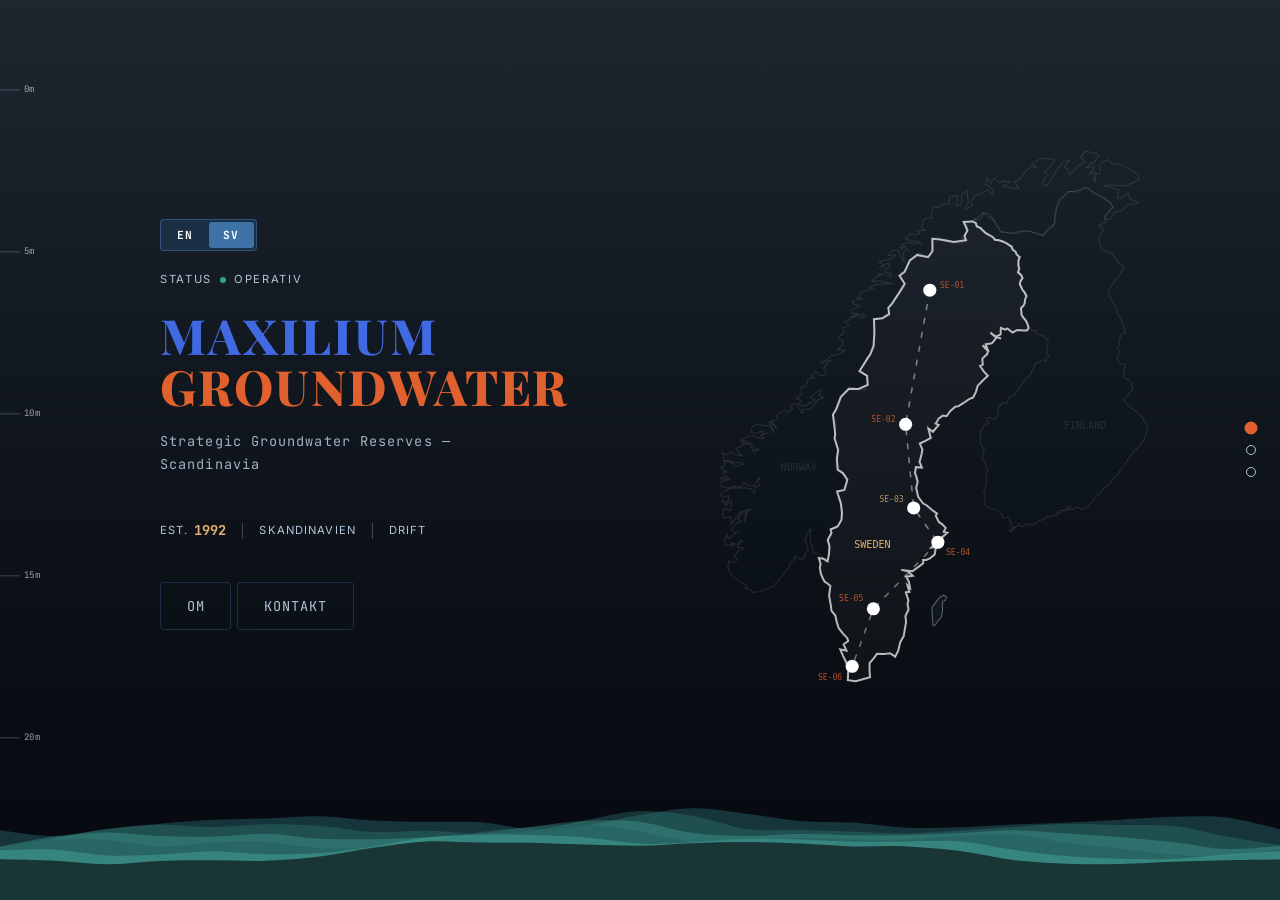
==== commit 7f8247ad: "Default to Swedish, add 2025-2027 plan subtitle, refresh about copy - Site now loads in Swedish by d" ====
--- a/index.html
+++ b/index.html
@@ -1,9 +1,9 @@
 <!DOCTYPE html>
-<html lang="en">
+<html lang="sv">
 <head>
-  <meta charset="UTF-8" />
-  <meta name="viewport" content="width=device-width, initial-scale=1.0" />
-  <meta name="format-detection" content="telephone=no" />
+  <meta charset="UTF-8">
+  <meta name="viewport" content="width=device-width, initial-scale=1.0">
+  <meta name="format-detection" content="telephone=no">
   <meta name="theme-color" content="#122224">
   <meta name="description" content="Maxilium Groundwater — Strategic groundwater reserve development for defence, government and critical infrastructure across Scandinavia.">
   <meta property="og:title" content="Maxilium Groundwater">
@@ -14,7 +14,7 @@
   <title>Maxilium Groundwater — Strategic Groundwater Reserves</title>
   <link rel="preconnect" href="https://fonts.googleapis.com">
   <link rel="preconnect" href="https://fonts.gstatic.com" crossorigin>
-  <link href="https://fonts.googleapis.com/css2?family=Bebas+Neue&family=Barlow+Condensed:wght@400;500;600;700&family=Inter:wght@300;400;500;600&family=JetBrains+Mono:wght@400;500;700&family=Playfair+Display:wght@400;600;700;800&display=swap" rel="stylesheet">
+  <link href="https://fonts.googleapis.com/css2?family=Bebas+Neue&amp;family=Barlow+Condensed:wght@400;500;600;700&amp;family=Inter:wght@300;400;500;600&amp;family=JetBrains+Mono:wght@400;500;700&amp;family=Playfair+Display:wght@400;600;700;800&amp;display=swap" rel="stylesheet">
   <style>
     /* ─── ROOT SWITCHER ─── */
     #desktop-root { display: none; }
@@ -212,6 +212,18 @@
       margin-bottom: var(--space-md);
     }
 
+    .mobile-hero-title {
+      font-family: 'Bebas Neue', sans-serif;
+      font-size: 3rem;
+      font-weight: 400;
+      line-height: 0.95;
+      color: var(--white);
+      letter-spacing: 2px;
+      margin-bottom: 2px;
+    }
+
+    .mobile-hero-title span { color: var(--rust); }
+
     .hero-sub {
       font-size: var(--text-md);
       font-weight: 700;
@@ -361,6 +373,12 @@
     }
 
     .about-para { margin-bottom: var(--space-md); }
+    .about-lead {
+      font-style: italic;
+      color: rgba(255,255,255,0.92);
+      margin-bottom: var(--space-md);
+      letter-spacing: 0.01em;
+    }
 
     /* ── TRUST STRIP ── */
     .trust-strip {
@@ -585,6 +603,30 @@
     .btn-submit:active { background: rgba(255,255,255,0.7); transform: scale(0.98); }
 
     .btn-submit.sent { background: var(--accent); color: var(--white); }
+
+    #mobile-root .form-success {
+      display: none;
+      margin-top: var(--space-sm);
+      padding: 16px;
+      background: rgba(74, 222, 128, 0.08);
+      border: 1px solid rgba(74, 222, 128, 0.22);
+      border-radius: 8px;
+    }
+
+    #mobile-root .form-success.visible { display: block; }
+
+    #mobile-root .form-success h3 {
+      font-size: var(--text-md);
+      color: var(--green-glow);
+      margin-bottom: 4px;
+    }
+
+    #mobile-root .form-success p {
+      font-size: var(--text-base);
+      line-height: 1.45;
+      color: rgba(255,255,255,0.78);
+      margin-bottom: 0;
+    }
 
     /* ── FOOTER ── */
     #mobile-root footer {
@@ -817,6 +859,12 @@
       gap: 4px;
     }
 
+    #desktop-root .depth-mark--0 { top: 10%; }
+    #desktop-root .depth-mark--1 { top: 28%; }
+    #desktop-root .depth-mark--2 { top: 46%; }
+    #desktop-root .depth-mark--3 { top: 64%; }
+    #desktop-root .depth-mark--4 { top: 82%; }
+
     #desktop-root .depth-mark::before {
       content: '';
       display: block;
@@ -1257,6 +1305,11 @@
     }
 
     #desktop-root .about-text p { font-size: 0.9rem; }
+    #desktop-root .about-lead {
+      font-style: italic;
+      opacity: 0.95;
+      margin-bottom: clamp(14px, 1.4vw, 22px);
+    }
 
     #desktop-root .about-sidebar { display: flex; flex-direction: column; gap: clamp(12px, 1.5vw, 20px); }
 
@@ -1587,7 +1640,7 @@
 
 <div id="mobile-root">
 
-  <nav>
+  <nav aria-label="Mobile section navigation">
     <a class="nav-logo" href="#home">Maxilium <span>Groundwater</span></a>
     <ul class="nav-links">
       <li><a href="#home" data-i18n="nav.home">Home</a></li>
@@ -1668,9 +1721,10 @@
     </div>
 
     <div class="hero-info">
+      <h1 class="mobile-hero-title">Maxilium<br><span>Groundwater</span></h1>
       <span class="hero-tag"><span class="status-dot"></span><span data-i18n="hero.tag">Status · Operational</span></span>
       <p class="hero-sub" data-i18n="hero.sub">Strategic Groundwater Reserves — Scandinavia</p>
-      <p class="hero-sub-block" data-i18n="hero.sub2"></p>
+      <p class="hero-sub-block" data-i18n="hero.sub2">Development and action plan for securing groundwater resources — for the establishment of groundwater sources 2025–2030.</p>
     </div>
 
     <div class="hero-wave" aria-hidden="true">
@@ -1707,23 +1761,24 @@
   <section id="about">
     <p class="section-label reveal" data-i18n="about.label">About us</p>
     <h2 class="section-title reveal" data-i18n-html="about.title">Built for the most<br>demanding environments</h2>
-    <p class="section-body about-para reveal" data-i18n="about.p1"></p>
-    <p class="section-body about-para reveal" data-i18n="about.p2"></p>
-    <p class="section-body about-para reveal" data-i18n="about.p3"></p>
-    <p class="section-body about-para reveal" data-i18n="about.p4"></p>
-    <p class="section-body about-para reveal" data-i18n="about.p5"></p>
-    <p class="section-body about-para reveal" data-i18n="about.p6"></p>
+    <p class="section-body about-lead reveal" data-i18n="about.lead">Development and action plan for securing groundwater resources. And for the establishment of groundwater sources 2025–2027.</p>
+    <p class="section-body about-para reveal" data-i18n="about.p1">My name is Lars Falk. My colleagues and I have, over almost three decades (founded 1992), developed a programme and business concept for locating and evaluating suitable land areas to establish wells, and to produce and secure drinking water from groundwater sources in Scandinavia.</p>
+    <p class="section-body about-para reveal" data-i18n="about.p2">Today, our water resources are a highly topical issue, and public awareness of the importance of having access to clean water cannot be taken for granted.</p>
+    <p class="section-body about-para reveal" data-i18n="about.p3">To supply 50,000 residents/personnel with approximately 3 litres of drinking water per day requires access to 150,000 litres per day — or 54,750,000 litres per year — from a secured drinking water well.</p>
+    <p class="section-body about-para reveal" data-i18n="about.p4">Over the years, we have continuously updated our development and action plan for groundwater sources for the target groups we have focused on since the 1990s.</p>
+    <p class="section-body about-para reveal" data-i18n="about.p5">The global situation is entirely different today, and our chosen target groups are the Armed Forces, Police and Rescue Services, Municipalities, and Institutions in each respective country.</p>
+    <p class="section-body about-para reveal" data-i18n="about.p6">Today, 2025–2027, our entire development and action plan for groundwater is classified for security and confidentiality. We present no details on our website — this is initially communicated verbally upon request, during a physical meeting.</p>
   </section>
 
   <!-- GALLERY -->
   <section class="gallery-section">
     <div class="gallery-grid">
-      <div class="gallery-item reveal"><img src="images/Untitled.png" alt="Groundwater survey site"></div>
-      <div class="gallery-item reveal"><img src="images/Untitled 1.png" alt="Field operations"></div>
-      <div class="gallery-item reveal"><img src="images/Untitled 2.png" alt="Well infrastructure"></div>
-      <div class="gallery-item reveal"><img src="images/Untitled 3.png" alt="Groundwater assessment"></div>
-      <div class="gallery-item reveal"><img src="images/Untitled 4.png" alt="Subsurface analysis"></div>
-      <div class="gallery-item reveal"><img src="images/Untitled 5.png" alt="Water source development"></div>
+      <div class="gallery-item reveal"><img src="images/Untitled.png" alt="Groundwater survey site" width="612" height="408" loading="lazy" decoding="async"></div>
+      <div class="gallery-item reveal"><img src="images/Untitled 1.png" alt="Field operations" width="597" height="396" loading="lazy" decoding="async"></div>
+      <div class="gallery-item reveal"><img src="images/Untitled 2.png" alt="Well infrastructure" width="438" height="253" loading="lazy" decoding="async"></div>
+      <div class="gallery-item reveal"><img src="images/Untitled 3.png" alt="Groundwater assessment" width="373" height="250" loading="lazy" decoding="async"></div>
+      <div class="gallery-item reveal"><img src="images/Untitled 4.png" alt="Subsurface analysis" width="442" height="253" loading="lazy" decoding="async"></div>
+      <div class="gallery-item reveal"><img src="images/Untitled 5.png" alt="Water source development" width="627" height="387" loading="lazy" decoding="async"></div>
     </div>
   </section>
 
@@ -1754,13 +1809,17 @@
             </div>
             <div>
               <p class="contact-item-label" data-i18n="ci.phone">Phone</p>
-              <a class="contact-item-value" href="tel:+46702605690">070-260 56 90 Lars Falk</a>
+              <a class="contact-item-value" href="tel:+46702605690">070&#8209;260&nbsp;56&nbsp;90</a>
+              <span class="contact-item-value"> Lars Falk</span>
             </div>
           </div>
         </div>
       </div>
 
-      <form>
+      <form action="https://formsubmit.co/lars.falk@maxilium.se" method="POST">
+        <input type="hidden" name="_subject" value="New Maxilium Groundwater enquiry">
+        <input type="hidden" name="_template" value="table">
+        <input type="hidden" name="_next" value="https://j123-collab.github.io/grundvatten-geological/?submitted=1">
         <div class="trust-strip">
           <div class="trust-item">
             <svg width="12" height="12" viewBox="0 0 24 24" fill="none" stroke="currentColor" stroke-width="2.5" stroke-linecap="round" stroke-linejoin="round"><rect x="3" y="11" width="18" height="11" rx="2"/><path d="M7 11V7a5 5 0 0110 0v4"/></svg>
@@ -1777,15 +1836,15 @@
         </div>
         <div class="field">
           <label for="name" data-i18n="f.name">Full name</label>
-          <input type="text" id="name" name="name" data-i18n-ph="f.name.ph" placeholder="Cpl. J. Smith" required />
+          <input type="text" id="name" name="name" data-i18n-ph="f.name.ph" placeholder="Cpl. J. Smith" required>
         </div>
         <div class="field">
           <label for="org" data-i18n="f.org">Organisation</label>
-          <input type="text" id="org" name="org" data-i18n-ph="f.org.ph" placeholder="Unit or agency" />
+          <input type="text" id="org" name="org" data-i18n-ph="f.org.ph" placeholder="Unit or agency">
         </div>
         <div class="field">
           <label for="email" data-i18n="f.email">Email</label>
-          <input type="email" id="email" name="email" data-i18n-ph="f.email.ph" placeholder="you@example.com" required />
+          <input type="email" id="email" name="email" data-i18n-ph="f.email.ph" placeholder="you@example.com" required>
         </div>
         <div class="field">
           <label for="service" data-i18n="f.service">Service required</label>
@@ -1803,6 +1862,10 @@
           <textarea id="message" name="message" data-i18n-ph="f.msg.ph" placeholder="Brief description of your requirement…" required></textarea>
         </div>
         <button type="submit" class="btn-submit" data-i18n="f.submit">Send message</button>
+        <div class="form-success" id="mobile-form-success" role="status" aria-live="polite">
+          <h3 data-i18n="f.success.title">Request Submitted</h3>
+          <p data-i18n="f.success.msg">Your briefing request has been received. You will be contacted through secure channels.</p>
+        </div>
       </form>
     </div>
   </section>
@@ -1820,16 +1883,16 @@
 
   </div><!-- /ocean-depth -->
 
-  <div class="lightbox" id="lightbox">
-    <button class="lightbox-close" id="lightbox-close">&#x2715;</button>
-    <button class="lightbox-prev" id="lightbox-prev">&#8592;</button>
-    <img id="lightbox-img" src="" alt="">
-    <button class="lightbox-next" id="lightbox-next">&#8594;</button>
+  <div class="lightbox" id="lightbox" role="dialog" aria-modal="true" aria-label="Image preview">
+    <button type="button" class="lightbox-close" id="lightbox-close" aria-label="Close image preview">&#x2715;</button>
+    <button type="button" class="lightbox-prev" id="lightbox-prev" aria-label="Previous image">&#8592;</button>
+    <img id="lightbox-img" src="[data-uri]" alt="Expanded gallery image">
+    <button type="button" class="lightbox-next" id="lightbox-next" aria-label="Next image">&#8594;</button>
   </div>
 
   <div class="lang-toggle">
-    <button class="lang-btn active" data-lang="en">EN</button>
-    <button class="lang-btn" data-lang="sv">SV</button>
+    <button type="button" class="lang-btn" data-lang="en">EN</button>
+    <button type="button" class="lang-btn active" data-lang="sv">SV</button>
   </div>
 
   <div class="depth-meter" aria-hidden="true">
@@ -1850,11 +1913,11 @@
 
   <!-- Depth markers (left margin) -->
   <div class="depth-markers" aria-hidden="true">
-    <div class="depth-mark" style="top: 10%"><span>0m</span></div>
-    <div class="depth-mark" style="top: 28%"><span>25m</span></div>
-    <div class="depth-mark" style="top: 46%"><span>50m</span></div>
-    <div class="depth-mark" style="top: 64%"><span>75m</span></div>
-    <div class="depth-mark" style="top: 82%"><span>100m</span></div>
+    <div class="depth-mark depth-mark--0"><span>0m</span></div>
+    <div class="depth-mark depth-mark--1"><span>25m</span></div>
+    <div class="depth-mark depth-mark--2"><span>50m</span></div>
+    <div class="depth-mark depth-mark--3"><span>75m</span></div>
+    <div class="depth-mark depth-mark--4"><span>100m</span></div>
   </div>
 
   <!-- STRATUM 0: HERO -->
@@ -1933,8 +1996,8 @@
         <div class="hero-text">
           <div class="hero-lang">
             <div id="langToggle" class="lang-toggle">
-              <button class="lang-btn active" data-lang="en">EN</button>
-              <button class="lang-btn" data-lang="sv">SV</button>
+              <button type="button" class="lang-btn" data-lang="en">EN</button>
+              <button type="button" class="lang-btn active" data-lang="sv">SV</button>
             </div>
           </div>
           <div class="hero-est">
@@ -1958,9 +2021,9 @@
               <span class="hero-meta__label" data-i18n="opsLabel">Operations</span>
             </span>
           </div>
-          <nav class="hero-nav" aria-label="Section navigation">
-            <button class="hero-nav__link" data-goto="1" data-i18n="navAbout">About</button>
-            <button class="hero-nav__link" data-goto="2" data-i18n="navContact">Contact</button>
+          <nav class="hero-nav" aria-label="Desktop hero navigation">
+            <button type="button" class="hero-nav__link" data-goto="1" data-i18n="navAbout">About</button>
+            <button type="button" class="hero-nav__link" data-goto="2" data-i18n="navContact">Contact</button>
           </nav>
         </div><!-- /.hero-text -->
       </div><!-- /.hero-columns -->
@@ -1976,12 +2039,13 @@
       </div>
       <div class="about-grid">
         <div class="about-text">
-          <p data-i18n="aboutP1">My name is Lars Falk. My colleagues and I have, over more than three decades, developed a programme and concept for locating and evaluating suitable land areas to establish wells for producing and securing drinking water from groundwater sources in Scandinavia.</p>
+          <p class="about-lead" data-i18n="aboutLead">Development and action plan for securing groundwater resources. And for the establishment of groundwater sources 2025–2027.</p>
+          <p data-i18n="aboutP1">My name is Lars Falk. My colleagues and I have, over almost three decades (founded 1992), developed a programme and business concept for locating and evaluating suitable land areas to establish wells, and to produce and secure drinking water from groundwater sources in Scandinavia.</p>
           <p data-i18n="aboutP2">Today, our water resources are a highly topical issue, and public awareness of the importance of having access to clean water cannot be taken for granted.</p>
-          <p data-i18n="aboutP3">To supply 100,000 people with approximately 3 litres of drinking water per day requires access to an extraction of 300,000 litres per day — or 54,750,000 litres per year — from a secured well or source.</p>
-          <p data-i18n="aboutP4">Over the years, we have continuously updated our development and action plan with strategic methods to secure groundwater sources for the target groups we were in dialogue with as far back as the 1990s. At that time, there was no need to develop private wells within a classified groundwater source.</p>
-          <p data-i18n="aboutP5">Today, the global situation is entirely different. Our chosen target groups are the Armed Forces, Police and Rescue Services, MCF, Municipalities, and Institutions.</p>
-          <p data-i18n="aboutP6">We have chosen to place a high level of confidentiality on our groundwater development and action plan. We present no details on our website — this is communicated verbally upon request, during a physical meeting.</p>
+          <p data-i18n="aboutP3">To supply 50,000 residents/personnel with approximately 3 litres of drinking water per day requires access to 150,000 litres per day — or 54,750,000 litres per year — from a secured drinking water well.</p>
+          <p data-i18n="aboutP4">Over the years, we have continuously updated our development and action plan for groundwater sources for the target groups we have focused on since the 1990s.</p>
+          <p data-i18n="aboutP5">The global situation is entirely different today, and our chosen target groups are the Armed Forces, Police and Rescue Services, Municipalities, and Institutions in each respective country.</p>
+          <p data-i18n="aboutP6">Today, 2025–2027, our entire development and action plan for groundwater is classified for security and confidentiality. We present no details on our website — this is initially communicated verbally upon request, during a physical meeting.</p>
         </div>
         <div class="about-sidebar">
           <div class="fact-card">
@@ -2011,28 +2075,32 @@
           <h2 class="section-heading__title" data-i18n="contactTitle">Contact</h2>
           <p class="d-contact-body" data-i18n="contactBody">Whether you have an active requirement or want to discuss a future project, our team is ready to help.</p>
 
-          <form id="contactForm" class="d-contact-form" novalidate>
+          <form id="contactForm" class="d-contact-form" action="https://formsubmit.co/lars.falk@maxilium.se" method="POST" novalidate>
+            <input type="hidden" name="_subject" value="New Maxilium Groundwater enquiry">
+            <input type="hidden" name="_template" value="table">
+            <input type="hidden" name="_next" value="https://j123-collab.github.io/grundvatten-geological/?submitted=1">
             <div class="field">
               <label for="formName" data-i18n="formName">Full name</label>
-              <input class="form-input" type="text" id="formName" name="name" required data-i18n-placeholder="formNamePh" placeholder="Cpl. J. Smith">
-              <span class="form-error" data-i18n="formNameError">Name is required</span>
+              <input class="form-input" type="text" id="formName" name="name" required aria-describedby="formNameError" data-i18n-placeholder="formNamePh" placeholder="Cpl. J. Smith">
+              <span class="form-error" id="formNameError" data-i18n="formNameError">Name is required</span>
             </div>
             <div class="field">
               <label for="formOrg" data-i18n="formOrg">Organisation</label>
-              <input class="form-input" type="text" id="formOrg" name="org" required data-i18n-placeholder="formOrgPh" placeholder="Unit or agency">
-              <span class="form-error" data-i18n="formOrgError">Organisation is required</span>
+              <input class="form-input" type="text" id="formOrg" name="org" required aria-describedby="formOrgError" data-i18n-placeholder="formOrgPh" placeholder="Unit or agency">
+              <span class="form-error" id="formOrgError" data-i18n="formOrgError">Organisation is required</span>
             </div>
             <div class="field">
               <label for="formEmail" data-i18n="formEmail">Email</label>
-              <input class="form-input" type="email" id="formEmail" name="email" required data-i18n-placeholder="formEmailPh" placeholder="you@example.com">
-              <span class="form-error" data-i18n="formEmailError">Valid email is required</span>
+              <input class="form-input" type="email" id="formEmail" name="email" required aria-describedby="formEmailError" data-i18n-placeholder="formEmailPh" placeholder="you@example.com">
+              <span class="form-error" id="formEmailError" data-i18n="formEmailError">Valid email is required</span>
             </div>
             <div class="field">
               <label for="formMsg" data-i18n="formMsg">Message</label>
-              <textarea class="form-input form-textarea" id="formMsg" name="message" required data-i18n-placeholder="formMsgPh" placeholder="Brief description of your requirement…"></textarea>
+              <textarea class="form-input form-textarea" id="formMsg" name="message" required aria-describedby="formMsgError" data-i18n-placeholder="formMsgPh" placeholder="Brief description of your requirement…"></textarea>
+              <span class="form-error" id="formMsgError" data-i18n="formMsgError">Message is required</span>
             </div>
             <button class="btn-submit d-btn-submit" type="submit" data-i18n="formSubmit">Send message</button>
-            <div class="form-success" id="formSuccess">
+            <div class="form-success" id="formSuccess" role="status" aria-live="polite">
               <h3 data-i18n="formSuccessTitle">Request Submitted</h3>
               <p data-i18n="formSuccessMsg">Your briefing request has been received. You will be contacted through secure channels.</p>
             </div>
@@ -2061,7 +2129,8 @@
               </div>
               <div>
                 <p class="contact-item-label" data-i18n="ciPhone">Phone</p>
-                <a class="contact-item-value" href="tel:+46702605690">070-260 56 90 Lars Falk</a>
+                <a class="contact-item-value" href="tel:+46702605690">070&#8209;260&nbsp;56&nbsp;90</a>
+                <span class="contact-item-value"> Lars Falk</span>
               </div>
             </div>
           </div>
@@ -2080,10 +2149,10 @@
   </section>
 
   <!-- Navigation dots -->
-  <nav class="nav-dots" aria-label="Section navigation">
-    <button class="nav-dot active" data-index="0" aria-label="Hero"></button>
-    <button class="nav-dot" data-index="1" aria-label="About"></button>
-    <button class="nav-dot" data-index="2" aria-label="Contact"></button>
+  <nav class="nav-dots" aria-label="Desktop depth navigation">
+    <button type="button" class="nav-dot active" data-index="0" aria-label="Hero"></button>
+    <button type="button" class="nav-dot" data-index="1" aria-label="About"></button>
+    <button type="button" class="nav-dot" data-index="2" aria-label="Contact"></button>
   </nav>
 
   <!-- Fixed wave overlay -->
@@ -2112,6 +2181,8 @@
     if (isDesktop !== wasDesktop) window.location.reload();
   });
 })();
+
+var reduceMotion = window.matchMedia && window.matchMedia('(prefers-reduced-motion: reduce)').matches;
 
 if (window.innerWidth < 768) {
   /* ═══════════════════════════════════════
@@ -2128,12 +2199,13 @@
       'hero.sub2': 'Development and action plan for securing groundwater resources — for the establishment of groundwater sources 2025–2030.',
       'about.label': 'About us',
       'about.title': 'Built for the most<br>demanding environments',
-      'about.p1': 'My name is Lars Falk. My colleagues and I have, over more than three decades, developed a programme and concept for locating and evaluating suitable land areas to establish wells for producing and securing drinking water from groundwater sources in Scandinavia.',
+      'about.lead': 'Development and action plan for securing groundwater resources. And for the establishment of groundwater sources 2025–2027.',
+      'about.p1': 'My name is Lars Falk. My colleagues and I have, over almost three decades (founded 1992), developed a programme and business concept for locating and evaluating suitable land areas to establish wells, and to produce and secure drinking water from groundwater sources in Scandinavia.',
       'about.p2': 'Today, our water resources are a highly topical issue, and public awareness of the importance of having access to clean water cannot be taken for granted.',
-      'about.p3': 'To supply 100,000 people with approximately 3 litres of drinking water per day requires access to an extraction of 300,000 litres per day — or 54,750,000 litres per year — from a secured well or source.',
-      'about.p4': 'Over the years, we have continuously updated our development and action plan with strategic methods to secure groundwater sources for the target groups we were in dialogue with as far back as the 1990s. At that time, there was no need to develop private wells within a classified groundwater source.',
-      'about.p5': 'Today, the global situation is entirely different. Our chosen target groups are the Armed Forces, Police and Rescue Services, MCF, Municipalities, and Institutions.',
-      'about.p6': 'We have chosen to place a high level of confidentiality on our groundwater development and action plan. We present no details on our website — this is communicated verbally upon request, during a physical meeting.',
+      'about.p3': 'To supply 50,000 residents/personnel with approximately 3 litres of drinking water per day requires access to 150,000 litres per day — or 54,750,000 litres per year — from a secured drinking water well.',
+      'about.p4': 'Over the years, we have continuously updated our development and action plan for groundwater sources for the target groups we have focused on since the 1990s.',
+      'about.p5': 'The global situation is entirely different today, and our chosen target groups are the Armed Forces, Police and Rescue Services, Municipalities, and Institutions in each respective country.',
+      'about.p6': 'Today, 2025–2027, our entire development and action plan for groundwater is classified for security and confidentiality. We present no details on our website — this is initially communicated verbally upon request, during a physical meeting.',
       'contact.label': 'Contact',
       'contact.title': "Contact",
       'contact.body': 'If interested, please fill in your contact details in our form and we will get back to you.',
@@ -2155,6 +2227,8 @@
       'f.message': 'Message',
       'f.msg.ph': 'Brief description of your requirement…',
       'f.submit': 'Send message',
+      'f.success.title': 'Request Submitted',
+      'f.success.msg': 'Your briefing request has been received. You will be contacted through secure channels.',
       'footer.copy': '© 2026 Maxilium Groundwater. All rights reserved.',
       'footer.tag': 'Specialist Military Groundwater Services',
     },
@@ -2168,12 +2242,13 @@
       'hero.sub2': 'Utvecklings- och handlingsplan för säkerställande av grundvattenresurser — för etablering av grundvattentäkter år 2025–2030.',
       'about.label': 'Om oss',
       'about.title': 'Byggd för de mest<br>krävande miljöerna',
-      'about.p1': 'Mitt namn är Lars Falk. Jag och mina kollegor har under drygt tre decennier utvecklat ett program och ett koncept för att lokalisera och utvärdera ett lämpligt markområde för att etablera brunnar för att producera och säkerställa dricksvatten från grundvattentäkter i Skandinavien.',
+      'about.lead': 'Utveckling- och handlingsplan för säkerställande av grundvattenresurser. Och för etablering av grundvattentäkter år 2025–2027.',
+      'about.p1': 'Mitt namn är Lars Falk. Jag och mina kollegor har under dryg tre decennier (uppstart 1992) utvecklat ett program och ett affärskoncept för att lokalisera och utvärdera ett lämpligt markområde för att etablera brunnar, producera och säkerställa dricksvatten från grundvattentäkter i Skandinavien.',
       'about.p2': 'Idag är våra vattenresurser högaktuella och den allmänna kunskapen om vikten av att ha tillgång till rent vatten är inte en självklarhet.',
-      'about.p3': 'För att försörja 100 000 personer med ca 3 liter dricksvatten per dag krävs tillgång till ett uttag av 300 000 liter per dygn eller 54 750 000 liter per år från en säkerställd brunn/täkt.',
-      'about.p4': 'Vi har löpande under åren uppdaterat vår utvecklings- och handlingsplan med strategiska metoder för att säkerställa grundvattentäkter för de målgrupper vi hade en dialog med redan under 90-talet. Vid den tidpunkten fanns inte behovet av att utveckla egna brunnar i en sekretessklassad grundvattentäkt.',
-      'about.p5': 'Idag är världsлäget helt annorlunda och vårt val av målgrupper är Försvarsmakten, Polis- och Räddningstjänst, MCF, Kommuner och Institutioner.',
-      'about.p6': 'Idag har vi valt att lägga en hög sekretess på vår utvecklings- och handlingsplan för grundvatten. Vi presenterar inga detaljer på vår hemsida utan det sker verbalt efter förfrågan under ett fysiskt möte.',
+      'about.p3': 'För att försörja 50 000 invånare/personal med ca 3 liter dricksvatten per dag krävs en tillgång på 150 000 liter per dag eller 54 750 000 liter per år en säkerställd dricksvattenbrunn.',
+      'about.p4': 'Vi har löpande under åren uppdaterat vår utveckling-och handlingsplan för grundvattentäkter för de målgrupper vi inriktat oss till redan under 90-talet.',
+      'about.p5': 'Världsläget är helt annorlunda idag och vårt val av målgrupper är Försvarsmakten, Polis- och Räddningstjänst, Kommuner och Institutioner i respektive land.',
+      'about.p6': 'Idag 2025-2027 är hela vår utvecklings- och handlingsplan för grundvatten säkerhets- och sekretess klassat. Vi presenterar inga detaljer på vår hemsida utan det sker initialt verbalt efter förfrågan vid ett fysiskt möte.',
       'contact.label': 'Kontakt',
       'contact.title': 'Kontakta oss',
       'contact.body': 'Vid intresse fyll i dina kontaktuppgifter i vårt formulär så tar vi kontakt med er.',
@@ -2195,12 +2270,14 @@
       'f.message': 'Meddelande',
       'f.msg.ph': 'Kort beskrivning av ert krav…',
       'f.submit': 'Skicka meddelande',
+      'f.success.title': 'Förfrågan skickad',
+      'f.success.msg': 'Din förfrågan har mottagits. Du kommer att kontaktas via säkra kanaler.',
       'footer.copy': '© 2026 Maxilium Groundwater. Alla rättigheter förbehållna.',
       'footer.tag': 'Specialiserade militära grundvattentjänster',
     }
   };
 
-  let currentLang = localStorage.getItem('lang') || 'en';
+  let currentLang = localStorage.getItem('lang') || 'sv';
 
   function applyLang(lang) {
     currentLang = lang;
@@ -2246,20 +2323,43 @@
       activeCountry = (activeCountry + 1) % countries.length;
     }
     cycleCountry();
-    var cycleTimer = setInterval(cycleCountry, 4000);
+    if (!reduceMotion) {
+      var cycleTimer = setInterval(cycleCountry, 4000);
+    }
   })();
 
   const mobileForm = document.querySelector('#mobile-root form');
+  const mobileSuccess = document.getElementById('mobile-form-success');
+  const mobileSubmitted = new URLSearchParams(window.location.search).get('submitted') === '1';
   if (mobileForm) {
     mobileForm.addEventListener('submit', handleSubmit);
   }
 
-  function handleSubmit(e) {
-    e.preventDefault();
-    const btn = e.target.querySelector('.btn-submit');
+  function markMobileSubmitted() {
+    const btn = mobileForm ? mobileForm.querySelector('.btn-submit') : null;
+    if (!btn) return;
     btn.textContent = currentLang === 'sv' ? 'Meddelande skickat ✓' : 'Message sent ✓';
     btn.classList.add('sent');
     btn.disabled = true;
+    if (mobileSuccess) mobileSuccess.classList.add('visible');
+  }
+
+  function handleSubmit(e) {
+    const btn = e.target.querySelector('.btn-submit');
+    if (!btn) return;
+    btn.textContent = currentLang === 'sv' ? 'Skickar…' : 'Sending…';
+    btn.disabled = true;
+  }
+
+  if (mobileSubmitted && mobileForm) {
+    markMobileSubmitted();
+    requestAnimationFrame(() => {
+      const contact = document.getElementById('contact');
+      if (contact) contact.scrollIntoView({ block: 'start' });
+      if (window.history && window.history.replaceState) {
+        window.history.replaceState(null, document.title, window.location.pathname);
+      }
+    });
   }
 
   // Scroll reveal
@@ -2347,12 +2447,13 @@
       navAbout: "About",
       navContact: "Contact",
       aboutTitle: "About",
-      aboutP1: "My name is Lars Falk. My colleagues and I have, over more than three decades, developed a programme and concept for locating and evaluating suitable land areas to establish wells for producing and securing drinking water from groundwater sources in Scandinavia.",
+      aboutLead: "Development and action plan for securing groundwater resources. And for the establishment of groundwater sources 2025–2027.",
+      aboutP1: "My name is Lars Falk. My colleagues and I have, over almost three decades (founded 1992), developed a programme and business concept for locating and evaluating suitable land areas to establish wells, and to produce and secure drinking water from groundwater sources in Scandinavia.",
       aboutP2: "Today, our water resources are a highly topical issue, and public awareness of the importance of having access to clean water cannot be taken for granted.",
-      aboutP3: "To supply 100,000 people with approximately 3 litres of drinking water per day requires access to an extraction of 300,000 litres per day — or 54,750,000 litres per year — from a secured well or source.",
-      aboutP4: "Over the years, we have continuously updated our development and action plan with strategic methods to secure groundwater sources for the target groups we were in dialogue with as far back as the 1990s. At that time, there was no need to develop private wells within a classified groundwater source.",
-      aboutP5: "Today, the global situation is entirely different. Our chosen target groups are the Armed Forces, Police and Rescue Services, MCF, Municipalities, and Institutions.",
-      aboutP6: "We have chosen to place a high level of confidentiality on our groundwater development and action plan. We present no details on our website — this is communicated verbally upon request, during a physical meeting.",
+      aboutP3: "To supply 50,000 residents/personnel with approximately 3 litres of drinking water per day requires access to 150,000 litres per day — or 54,750,000 litres per year — from a secured drinking water well.",
+      aboutP4: "Over the years, we have continuously updated our development and action plan for groundwater sources for the target groups we have focused on since the 1990s.",
+      aboutP5: "The global situation is entirely different today, and our chosen target groups are the Armed Forces, Police and Rescue Services, Municipalities, and Institutions in each respective country.",
+      aboutP6: "Today, 2025–2027, our entire development and action plan for groundwater is classified for security and confidentiality. We present no details on our website — this is initially communicated verbally upon request, during a physical meeting.",
       sinceUnit: "30+ years in the field",
       factNato: "NATO min. / soldier / day",
       factSurvival: "Human survival without water",
@@ -2382,6 +2483,7 @@
       formNameError: "Name is required",
       formOrgError: "Organisation is required",
       formEmailError: "Valid email is required",
+      formMsgError: "Message is required",
       formSuccessTitle: "Request Submitted",
       formSuccessMsg: "Your briefing request has been received. You will be contacted through secure channels."
     },
@@ -2393,12 +2495,13 @@
       navAbout: "Om",
       navContact: "Kontakt",
       aboutTitle: "Om oss",
-      aboutP1: "Mitt namn är Lars Falk. Jag och mina kollegor har under drygt tre decennier utvecklat ett program och ett koncept för att lokalisera och utvärdera ett lämpligt markområde för att etablera brunnar för att producera och säkerställa dricksvatten från grundvattentäkter i Skandinavien.",
+      aboutLead: "Utveckling- och handlingsplan för säkerställande av grundvattenresurser. Och för etablering av grundvattentäkter år 2025–2027.",
+      aboutP1: "Mitt namn är Lars Falk. Jag och mina kollegor har under dryg tre decennier (uppstart 1992) utvecklat ett program och ett affärskoncept för att lokalisera och utvärdera ett lämpligt markområde för att etablera brunnar, producera och säkerställa dricksvatten från grundvattentäkter i Skandinavien.",
       aboutP2: "Idag är våra vattenresurser högaktuella och den allmänna kunskapen om vikten av att ha tillgång till rent vatten är inte en självklarhet.",
-      aboutP3: "För att försörja 100 000 personer med ca 3 liter dricksvatten per dag krävs tillgång till ett uttag av 300 000 liter per dygn eller 54 750 000 liter per år från en säkerställd brunn/täkt.",
-      aboutP4: "Vi har löpande under åren uppdaterat vår utvecklings- och handlingsplan med strategiska metoder för att säkerställa grundvattentäkter för de målgrupper vi hade en dialog med redan under 90-talet. Vid den tidpunkten fanns inte behovet av att utveckla egna brunnar i en sekretessklassad grundvattentäkt.",
-      aboutP5: "Idag är världsläget helt annorlunda och vårt val av målgrupper är Försvarsmakten, Polis- och Räddningstjänst, MCF, Kommuner och Institutioner.",
-      aboutP6: "Idag har vi valt att lägga en hög sekretess på vår utvecklings- och handlingsplan för grundvatten. Vi presenterar inga detaljer på vår hemsida utan det sker verbalt efter förfrågan under ett fysiskt möte.",
+      aboutP3: "För att försörja 50 000 invånare/personal med ca 3 liter dricksvatten per dag krävs en tillgång på 150 000 liter per dag eller 54 750 000 liter per år en säkerställd dricksvattenbrunn.",
+      aboutP4: "Vi har löpande under åren uppdaterat vår utveckling-och handlingsplan för grundvattentäkter för de målgrupper vi inriktat oss till redan under 90-talet.",
+      aboutP5: "Världsläget är helt annorlunda idag och vårt val av målgrupper är Försvarsmakten, Polis- och Räddningstjänst, Kommuner och Institutioner i respektive land.",
+      aboutP6: "Idag 2025-2027 är hela vår utvecklings- och handlingsplan för grundvatten säkerhets- och sekretess klassat. Vi presenterar inga detaljer på vår hemsida utan det sker initialt verbalt efter förfrågan vid ett fysiskt möte.",
       sinceUnit: "30+ år i fält",
       factNato: "NATO min. / soldat / dag",
       factSurvival: "Mänsklig överlevnad utan vatten",
@@ -2428,6 +2531,7 @@
       formNameError: "Namn krävs",
       formOrgError: "Organisation krävs",
       formEmailError: "Giltig e-postadress krävs",
+      formMsgError: "Meddelande krävs",
       formSuccessTitle: "Förfrågan skickad",
       formSuccessMsg: "Din förfrågan har mottagits. Du kommer att kontaktas via säkra kanaler."
     }
@@ -2437,7 +2541,8 @@
     'use strict';
 
     var desktopRoot = document.getElementById('desktop-root');
-    var currentLang = 'en';
+    var currentLang = localStorage.getItem('lang') || 'sv';
+    var formWasSubmitted = new URLSearchParams(window.location.search).get('submitted') === '1';
     var langButtons = desktopRoot.querySelectorAll('#langToggle .lang-btn');
     var contactForm = desktopRoot.querySelector('#contactForm');
     var successBox = desktopRoot.querySelector('#formSuccess');
@@ -2459,6 +2564,12 @@
 
     function animateMarker(i, from, to, delay) {
       setTimeout(function () {
+        if (reduceMotion) {
+          var staticSpan = depthMarks[i].querySelector('span');
+          staticSpan.textContent = to + 'm';
+          currentDepths[i] = to;
+          return;
+        }
         if (depthAnims[i]) cancelAnimationFrame(depthAnims[i]);
         var span = depthMarks[i].querySelector('span');
         var start = null;
@@ -2558,6 +2669,8 @@
     function setLanguage(lang) {
       if (!translations || !translations[lang]) return;
       currentLang = lang;
+      try { localStorage.setItem('lang', lang); } catch (e) {}
+      document.documentElement.lang = lang;
       var t = translations[lang];
 
       desktopRoot.querySelectorAll('[data-i18n]').forEach(function (el) {
@@ -2584,24 +2697,35 @@
     });
 
     // ---- Contact Form ----
+    function showFormSuccess() {
+      contactForm.querySelectorAll('.field, .btn-submit').forEach(function (el) {
+        el.style.display = 'none';
+      });
+      if (successBox) successBox.classList.add('visible');
+    }
+
     if (contactForm) {
       contactForm.addEventListener('submit', function (e) {
-        e.preventDefault();
         var valid = true;
 
         contactForm.querySelectorAll('.form-error').forEach(function (el) { el.classList.remove('visible'); });
-        contactForm.querySelectorAll('.form-input').forEach(function (el) { el.classList.remove('error'); });
+        contactForm.querySelectorAll('.form-input').forEach(function (el) {
+          el.classList.remove('error');
+          el.setAttribute('aria-invalid', 'false');
+        });
 
         var nameInput = contactForm.querySelector('#formName');
         if (!nameInput.value.trim()) {
           valid = false;
           nameInput.classList.add('error');
+          nameInput.setAttribute('aria-invalid', 'true');
           nameInput.parentElement.querySelector('.form-error').classList.add('visible');
         }
         var orgInput = contactForm.querySelector('#formOrg');
         if (!orgInput.value.trim()) {
           valid = false;
           orgInput.classList.add('error');
+          orgInput.setAttribute('aria-invalid', 'true');
           orgInput.parentElement.querySelector('.form-error').classList.add('visible');
         }
         var emailInput = contactForm.querySelector('#formEmail');
@@ -2609,18 +2733,39 @@
         if (!emailInput.value.trim() || !emailPattern.test(emailInput.value.trim())) {
           valid = false;
           emailInput.classList.add('error');
+          emailInput.setAttribute('aria-invalid', 'true');
           emailInput.parentElement.querySelector('.form-error').classList.add('visible');
         }
-        if (valid) {
-          contactForm.querySelectorAll('.field, .btn-submit').forEach(function (el) {
-            el.style.display = 'none';
-          });
-          if (successBox) successBox.classList.add('visible');
+
+        var msgInput = contactForm.querySelector('#formMsg');
+        if (!msgInput.value.trim()) {
+          valid = false;
+          msgInput.classList.add('error');
+          msgInput.setAttribute('aria-invalid', 'true');
+          msgInput.parentElement.querySelector('.form-error').classList.add('visible');
+        }
+
+        if (!valid) {
+          e.preventDefault();
+          return;
+        }
+
+        var submitBtn = contactForm.querySelector('.btn-submit');
+        if (submitBtn) {
+          submitBtn.disabled = true;
+          submitBtn.textContent = currentLang === 'sv' ? 'Skickar…' : 'Sending…';
         }
       });
     }
 
-    setLanguage('en');
+    setLanguage(currentLang);
+    if (formWasSubmitted && contactForm) {
+      goTo(2);
+      showFormSuccess();
+      if (window.history && window.history.replaceState) {
+        window.history.replaceState(null, document.title, window.location.pathname);
+      }
+    }
 
     // ---- Country Cycling ----
     var mapCountries = ['se', 'no', 'fi'];
@@ -2634,7 +2779,9 @@
     }
     if (mapSvg) {
       cycleCountry();
-      var cycleTimer = setInterval(cycleCountry, 4000);
+      if (!reduceMotion) {
+        var cycleTimer = setInterval(cycleCountry, 4000);
+      }
     }
 
     // ---- Bubble Generation ----
@@ -2755,7 +2902,7 @@
       }
       requestAnimationFrame(animateWaves);
     }
-    requestAnimationFrame(animateWaves);
+    if (!reduceMotion) requestAnimationFrame(animateWaves);
   })();
 }
 </script>
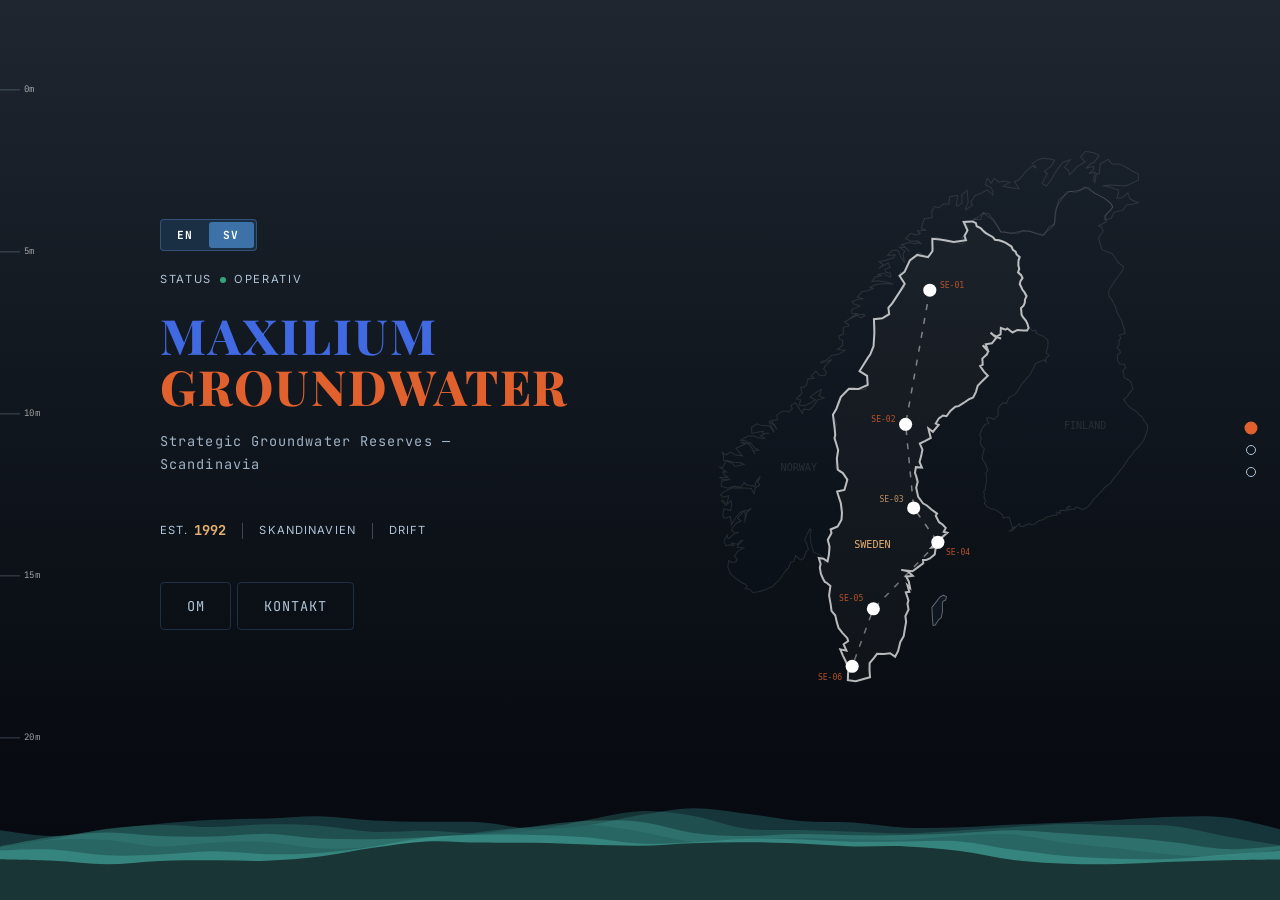
==== commit 76c0eb99: "Map animation: outline lights first, then city pulses with larger radius - .country-markers now has " ====
--- a/index.html
+++ b/index.html
@@ -122,11 +122,12 @@
 
     .hero-map svg { width: 100%; height: auto; display: block; }
 
-    .pulse-ring { animation: radar-ping 1.8s ease-out infinite; stroke: white; }
+    .pulse-ring { animation: radar-ping 2.4s ease-out infinite; stroke: white; }
     .site-dot   { fill: white; }
     @keyframes radar-ping {
-      0%   { r: 4;  opacity: 0.8; }
-      100% { r: 26; opacity: 0;   }
+      0%   { r: 4;  opacity: 0.9; }
+      55%  { opacity: 0.35; }
+      100% { r: 52; opacity: 0;   }
     }
 
     .site-dot { fill: white; animation: dot-glow 1s ease-in-out infinite alternate; }
@@ -143,9 +144,8 @@
     }
 
     .country-outline,
-    .country-label,
-    .country-markers { transition: all 0.8s ease-out; }
-    .country-markers { opacity: 0; }
+    .country-label { transition: all 0.8s ease-out; }
+    .country-markers { opacity: 0; transition: opacity 0.7s ease-out 0.75s; }
 
     .map-svg.highlight-se .country-se-outline { opacity: 1; stroke: rgba(255,255,255,0.7); stroke-width: 2; fill: rgba(80,80,80,0.1); }
     .map-svg.highlight-se .country-se-label   { opacity: 1; fill: var(--clay); }
@@ -1246,11 +1246,12 @@
     }
 
     /* ---------- Map Animations (desktop) ---------- */
-    #desktop-root .pulse-ring { animation: d-radar-ping 1.8s ease-out infinite; stroke: white; }
+    #desktop-root .pulse-ring { animation: d-radar-ping 2.4s ease-out infinite; stroke: white; }
 
     @keyframes d-radar-ping {
-      0%   { r: 4; opacity: 0.8; }
-      100% { r: 26; opacity: 0; }
+      0%   { r: 4; opacity: 0.9; }
+      55%  { opacity: 0.35; }
+      100% { r: 52; opacity: 0; }
     }
 
     #desktop-root .site-dot { fill: white; animation: d-dot-glow 1s ease-in-out infinite alternate; }
@@ -1269,8 +1270,8 @@
     }
 
     /* ---------- Country Cycling (desktop) ---------- */
-    #desktop-root .country-outline, #desktop-root .country-label, #desktop-root .country-markers { transition: all 0.8s ease-out; }
-    #desktop-root .country-markers { opacity: 0; }
+    #desktop-root .country-outline, #desktop-root .country-label { transition: all 0.8s ease-out; }
+    #desktop-root .country-markers { opacity: 0; transition: opacity 0.7s ease-out 0.75s; }
 
     #desktop-root .hero-map-svg.highlight-se .country-se-outline { opacity: 1; stroke: rgba(255,255,255,0.7); stroke-width: 2; fill: rgba(80,80,80,0.1); }
     #desktop-root .hero-map-svg.highlight-se .country-se-label { opacity: 1; fill: var(--clay); }
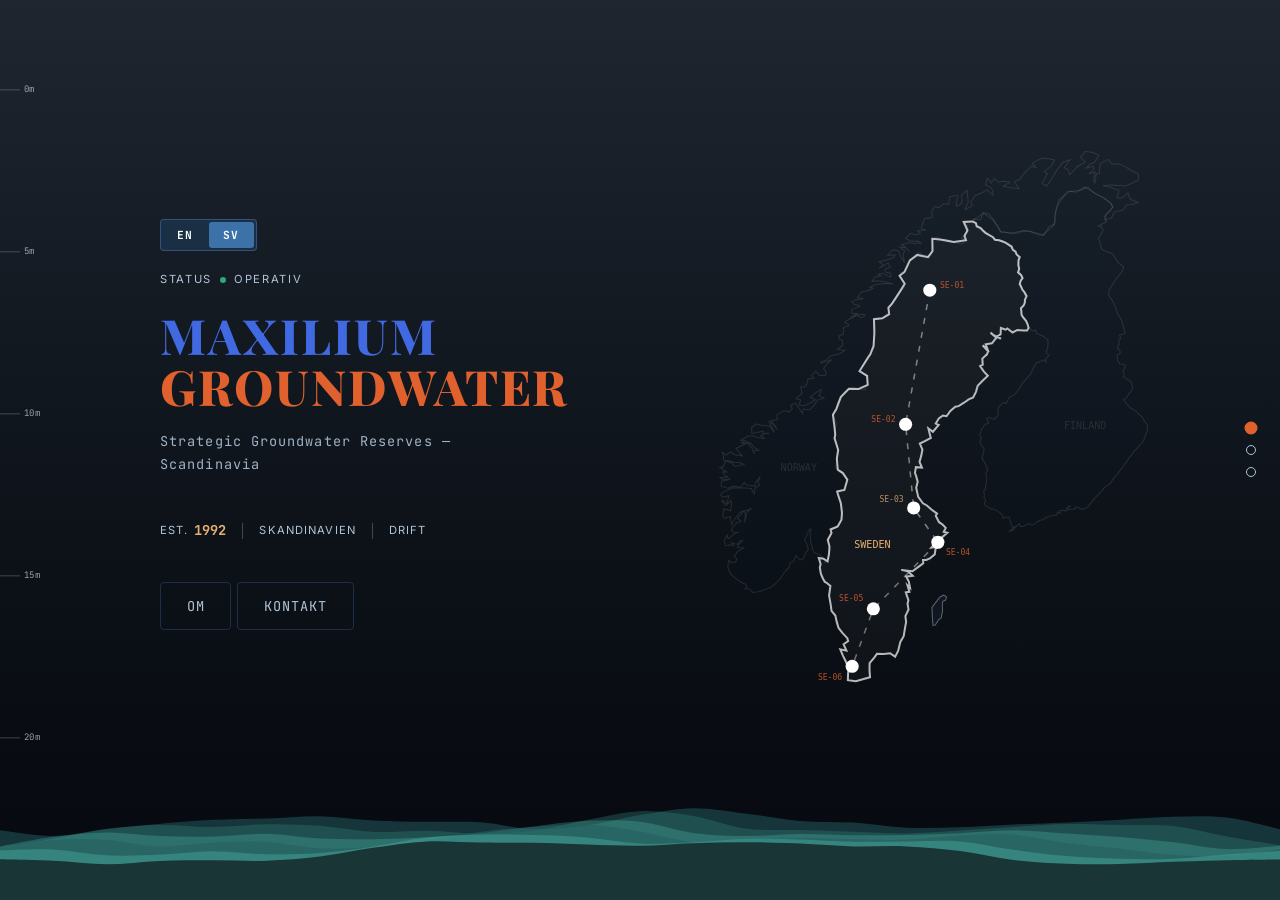
==== commit b3ba87b2: "Revert "Map animation: outline lights first, then city pulses with larger radius" This reverts commi" ====
--- a/index.html
+++ b/index.html
@@ -122,12 +122,11 @@
 
     .hero-map svg { width: 100%; height: auto; display: block; }
 
-    .pulse-ring { animation: radar-ping 2.4s ease-out infinite; stroke: white; }
+    .pulse-ring { animation: radar-ping 1.8s ease-out infinite; stroke: white; }
     .site-dot   { fill: white; }
     @keyframes radar-ping {
-      0%   { r: 4;  opacity: 0.9; }
-      55%  { opacity: 0.35; }
-      100% { r: 52; opacity: 0;   }
+      0%   { r: 4;  opacity: 0.8; }
+      100% { r: 26; opacity: 0;   }
     }
 
     .site-dot { fill: white; animation: dot-glow 1s ease-in-out infinite alternate; }
@@ -144,8 +143,9 @@
     }
 
     .country-outline,
-    .country-label { transition: all 0.8s ease-out; }
-    .country-markers { opacity: 0; transition: opacity 0.7s ease-out 0.75s; }
+    .country-label,
+    .country-markers { transition: all 0.8s ease-out; }
+    .country-markers { opacity: 0; }
 
     .map-svg.highlight-se .country-se-outline { opacity: 1; stroke: rgba(255,255,255,0.7); stroke-width: 2; fill: rgba(80,80,80,0.1); }
     .map-svg.highlight-se .country-se-label   { opacity: 1; fill: var(--clay); }
@@ -1246,12 +1246,11 @@
     }
 
     /* ---------- Map Animations (desktop) ---------- */
-    #desktop-root .pulse-ring { animation: d-radar-ping 2.4s ease-out infinite; stroke: white; }
+    #desktop-root .pulse-ring { animation: d-radar-ping 1.8s ease-out infinite; stroke: white; }
 
     @keyframes d-radar-ping {
-      0%   { r: 4; opacity: 0.9; }
-      55%  { opacity: 0.35; }
-      100% { r: 52; opacity: 0; }
+      0%   { r: 4; opacity: 0.8; }
+      100% { r: 26; opacity: 0; }
     }
 
     #desktop-root .site-dot { fill: white; animation: d-dot-glow 1s ease-in-out infinite alternate; }
@@ -1270,8 +1269,8 @@
     }
 
     /* ---------- Country Cycling (desktop) ---------- */
-    #desktop-root .country-outline, #desktop-root .country-label { transition: all 0.8s ease-out; }
-    #desktop-root .country-markers { opacity: 0; transition: opacity 0.7s ease-out 0.75s; }
+    #desktop-root .country-outline, #desktop-root .country-label, #desktop-root .country-markers { transition: all 0.8s ease-out; }
+    #desktop-root .country-markers { opacity: 0; }
 
     #desktop-root .hero-map-svg.highlight-se .country-se-outline { opacity: 1; stroke: rgba(255,255,255,0.7); stroke-width: 2; fill: rgba(80,80,80,0.1); }
     #desktop-root .hero-map-svg.highlight-se .country-se-label { opacity: 1; fill: var(--clay); }
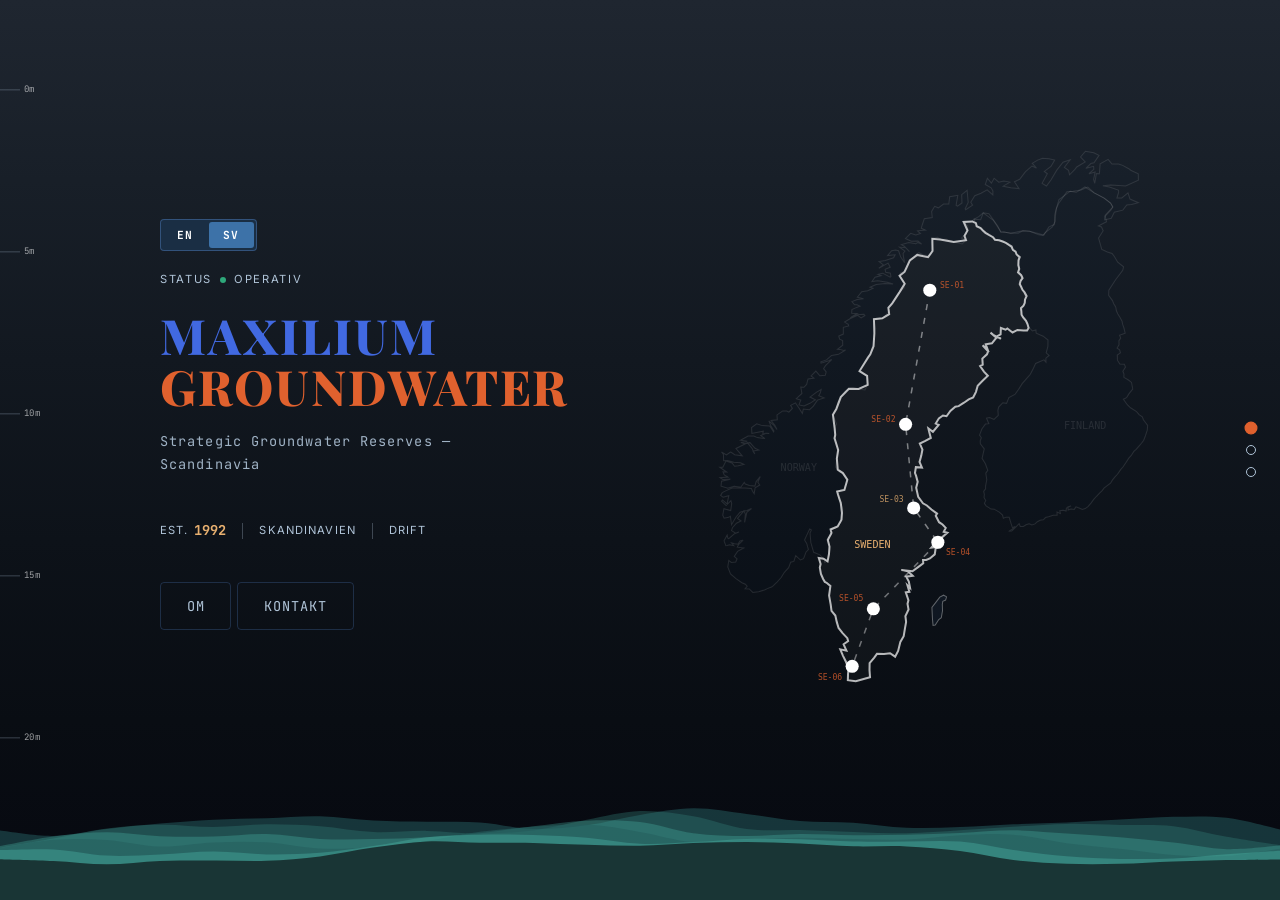
==== commit b0d459db: "Add red "säki" label after target-groups sentence in About section Wrapped the P5 translated text in" ====
--- a/index.html
+++ b/index.html
@@ -379,6 +379,7 @@
       margin-bottom: var(--space-md);
       letter-spacing: 0.01em;
     }
+    .red-word { color: #e03030; font-weight: 600; }
 
     /* ── TRUST STRIP ── */
     .trust-strip {
@@ -1766,7 +1767,7 @@
     <p class="section-body about-para reveal" data-i18n="about.p2">Today, our water resources are a highly topical issue, and public awareness of the importance of having access to clean water cannot be taken for granted.</p>
     <p class="section-body about-para reveal" data-i18n="about.p3">To supply 50,000 residents/personnel with approximately 3 litres of drinking water per day requires access to 150,000 litres per day — or 54,750,000 litres per year — from a secured drinking water well.</p>
     <p class="section-body about-para reveal" data-i18n="about.p4">Over the years, we have continuously updated our development and action plan for groundwater sources for the target groups we have focused on since the 1990s.</p>
-    <p class="section-body about-para reveal" data-i18n="about.p5">The global situation is entirely different today, and our chosen target groups are the Armed Forces, Police and Rescue Services, Municipalities, and Institutions in each respective country.</p>
+    <p class="section-body about-para reveal"><span data-i18n="about.p5">The global situation is entirely different today, and our chosen target groups are the Armed Forces, Police and Rescue Services, Municipalities, and Institutions in each respective country.</span> <span class="red-word">säki</span></p>
     <p class="section-body about-para reveal" data-i18n="about.p6">Today, 2025–2027, our entire development and action plan for groundwater is classified for security and confidentiality. We present no details on our website — this is initially communicated verbally upon request, during a physical meeting.</p>
   </section>
 
@@ -2044,7 +2045,7 @@
           <p data-i18n="aboutP2">Today, our water resources are a highly topical issue, and public awareness of the importance of having access to clean water cannot be taken for granted.</p>
           <p data-i18n="aboutP3">To supply 50,000 residents/personnel with approximately 3 litres of drinking water per day requires access to 150,000 litres per day — or 54,750,000 litres per year — from a secured drinking water well.</p>
           <p data-i18n="aboutP4">Over the years, we have continuously updated our development and action plan for groundwater sources for the target groups we have focused on since the 1990s.</p>
-          <p data-i18n="aboutP5">The global situation is entirely different today, and our chosen target groups are the Armed Forces, Police and Rescue Services, Municipalities, and Institutions in each respective country.</p>
+          <p><span data-i18n="aboutP5">The global situation is entirely different today, and our chosen target groups are the Armed Forces, Police and Rescue Services, Municipalities, and Institutions in each respective country.</span> <span class="red-word">säki</span></p>
           <p data-i18n="aboutP6">Today, 2025–2027, our entire development and action plan for groundwater is classified for security and confidentiality. We present no details on our website — this is initially communicated verbally upon request, during a physical meeting.</p>
         </div>
         <div class="about-sidebar">
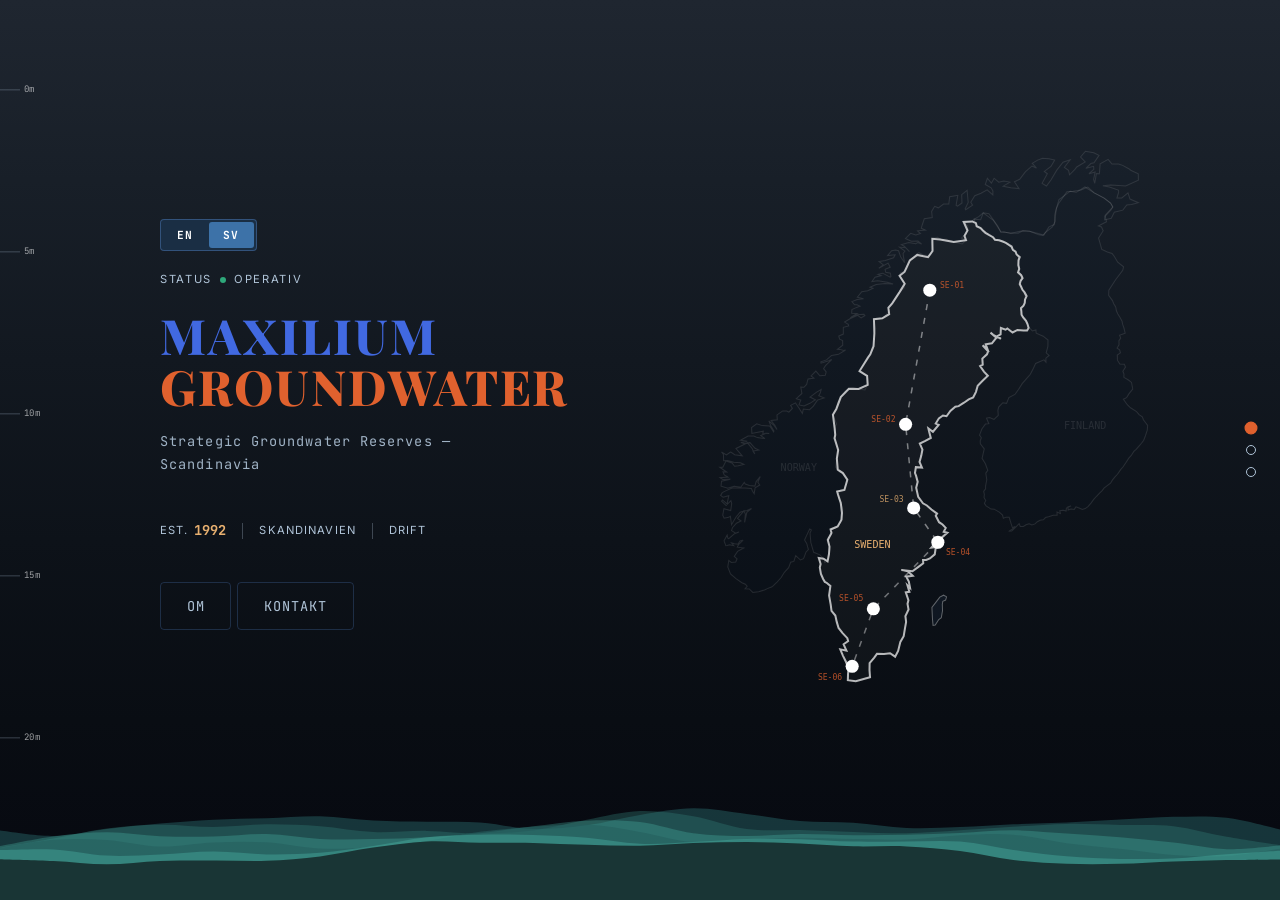
==== commit 6785a7fa: "Add red "Säki" before P6 and capitalise the existing Säki after P5 Both occurrences now read "Säki" " ====
--- a/index.html
+++ b/index.html
@@ -1767,8 +1767,8 @@
     <p class="section-body about-para reveal" data-i18n="about.p2">Today, our water resources are a highly topical issue, and public awareness of the importance of having access to clean water cannot be taken for granted.</p>
     <p class="section-body about-para reveal" data-i18n="about.p3">To supply 50,000 residents/personnel with approximately 3 litres of drinking water per day requires access to 150,000 litres per day — or 54,750,000 litres per year — from a secured drinking water well.</p>
     <p class="section-body about-para reveal" data-i18n="about.p4">Over the years, we have continuously updated our development and action plan for groundwater sources for the target groups we have focused on since the 1990s.</p>
-    <p class="section-body about-para reveal"><span data-i18n="about.p5">The global situation is entirely different today, and our chosen target groups are the Armed Forces, Police and Rescue Services, Municipalities, and Institutions in each respective country.</span> <span class="red-word">säki</span></p>
-    <p class="section-body about-para reveal" data-i18n="about.p6">Today, 2025–2027, our entire development and action plan for groundwater is classified for security and confidentiality. We present no details on our website — this is initially communicated verbally upon request, during a physical meeting.</p>
+    <p class="section-body about-para reveal"><span data-i18n="about.p5">The global situation is entirely different today, and our chosen target groups are the Armed Forces, Police and Rescue Services, Municipalities, and Institutions in each respective country.</span> <span class="red-word">Säki</span></p>
+    <p class="section-body about-para reveal"><span class="red-word">Säki</span> <span data-i18n="about.p6">Today, 2025–2027, our entire development and action plan for groundwater is classified for security and confidentiality. We present no details on our website — this is initially communicated verbally upon request, during a physical meeting.</span></p>
   </section>
 
   <!-- GALLERY -->
@@ -2045,8 +2045,8 @@
           <p data-i18n="aboutP2">Today, our water resources are a highly topical issue, and public awareness of the importance of having access to clean water cannot be taken for granted.</p>
           <p data-i18n="aboutP3">To supply 50,000 residents/personnel with approximately 3 litres of drinking water per day requires access to 150,000 litres per day — or 54,750,000 litres per year — from a secured drinking water well.</p>
           <p data-i18n="aboutP4">Over the years, we have continuously updated our development and action plan for groundwater sources for the target groups we have focused on since the 1990s.</p>
-          <p><span data-i18n="aboutP5">The global situation is entirely different today, and our chosen target groups are the Armed Forces, Police and Rescue Services, Municipalities, and Institutions in each respective country.</span> <span class="red-word">säki</span></p>
-          <p data-i18n="aboutP6">Today, 2025–2027, our entire development and action plan for groundwater is classified for security and confidentiality. We present no details on our website — this is initially communicated verbally upon request, during a physical meeting.</p>
+          <p><span data-i18n="aboutP5">The global situation is entirely different today, and our chosen target groups are the Armed Forces, Police and Rescue Services, Municipalities, and Institutions in each respective country.</span> <span class="red-word">Säki</span></p>
+          <p><span class="red-word">Säki</span> <span data-i18n="aboutP6">Today, 2025–2027, our entire development and action plan for groundwater is classified for security and confidentiality. We present no details on our website — this is initially communicated verbally upon request, during a physical meeting.</span></p>
         </div>
         <div class="about-sidebar">
           <div class="fact-card">
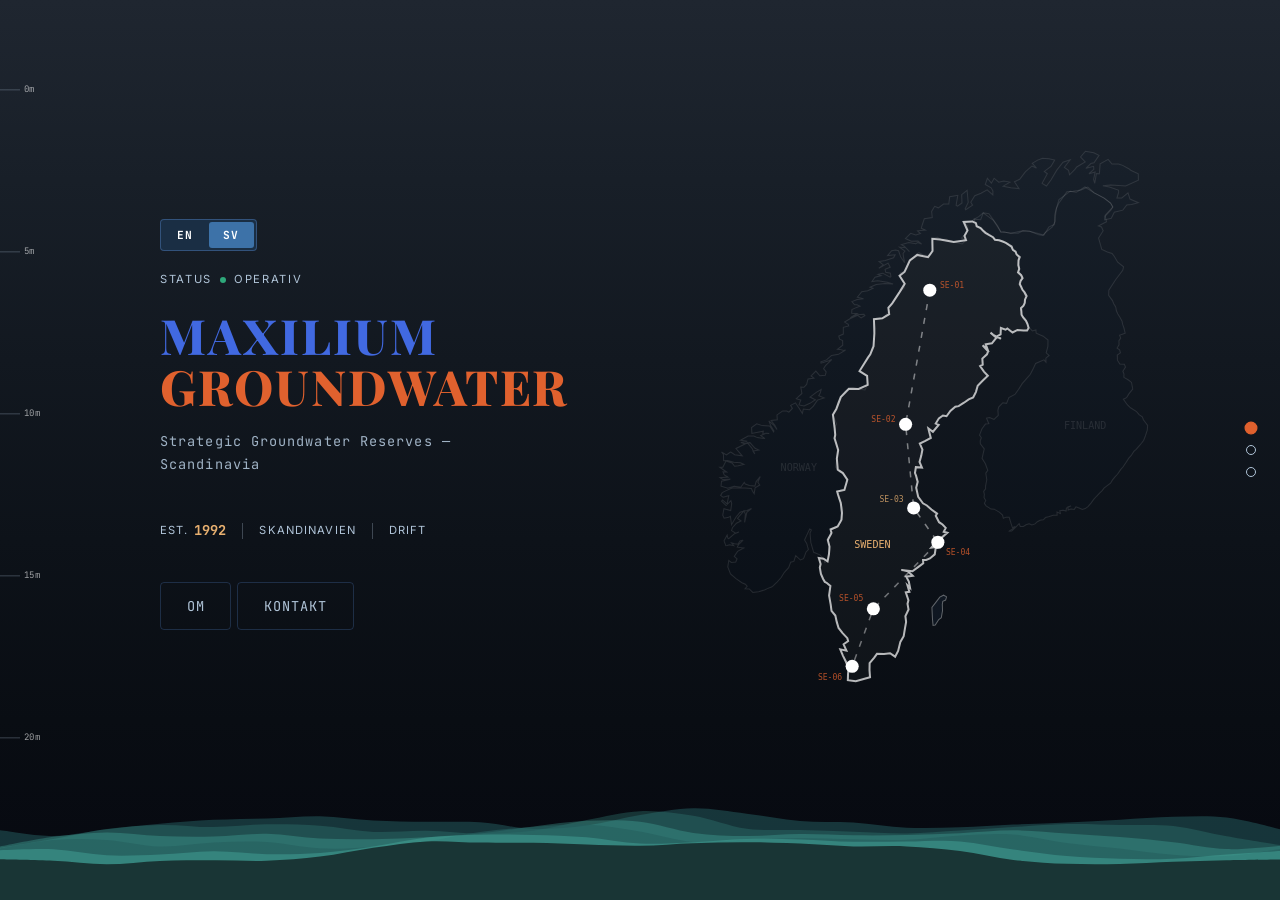
==== commit 442e8c5a: "Remove Säki after P5; keep Säki before P6" ====
--- a/index.html
+++ b/index.html
@@ -1767,7 +1767,7 @@
     <p class="section-body about-para reveal" data-i18n="about.p2">Today, our water resources are a highly topical issue, and public awareness of the importance of having access to clean water cannot be taken for granted.</p>
     <p class="section-body about-para reveal" data-i18n="about.p3">To supply 50,000 residents/personnel with approximately 3 litres of drinking water per day requires access to 150,000 litres per day — or 54,750,000 litres per year — from a secured drinking water well.</p>
     <p class="section-body about-para reveal" data-i18n="about.p4">Over the years, we have continuously updated our development and action plan for groundwater sources for the target groups we have focused on since the 1990s.</p>
-    <p class="section-body about-para reveal"><span data-i18n="about.p5">The global situation is entirely different today, and our chosen target groups are the Armed Forces, Police and Rescue Services, Municipalities, and Institutions in each respective country.</span> <span class="red-word">Säki</span></p>
+    <p class="section-body about-para reveal" data-i18n="about.p5">The global situation is entirely different today, and our chosen target groups are the Armed Forces, Police and Rescue Services, Municipalities, and Institutions in each respective country.</p>
     <p class="section-body about-para reveal"><span class="red-word">Säki</span> <span data-i18n="about.p6">Today, 2025–2027, our entire development and action plan for groundwater is classified for security and confidentiality. We present no details on our website — this is initially communicated verbally upon request, during a physical meeting.</span></p>
   </section>
 
@@ -2045,7 +2045,7 @@
           <p data-i18n="aboutP2">Today, our water resources are a highly topical issue, and public awareness of the importance of having access to clean water cannot be taken for granted.</p>
           <p data-i18n="aboutP3">To supply 50,000 residents/personnel with approximately 3 litres of drinking water per day requires access to 150,000 litres per day — or 54,750,000 litres per year — from a secured drinking water well.</p>
           <p data-i18n="aboutP4">Over the years, we have continuously updated our development and action plan for groundwater sources for the target groups we have focused on since the 1990s.</p>
-          <p><span data-i18n="aboutP5">The global situation is entirely different today, and our chosen target groups are the Armed Forces, Police and Rescue Services, Municipalities, and Institutions in each respective country.</span> <span class="red-word">Säki</span></p>
+          <p data-i18n="aboutP5">The global situation is entirely different today, and our chosen target groups are the Armed Forces, Police and Rescue Services, Municipalities, and Institutions in each respective country.</p>
           <p><span class="red-word">Säki</span> <span data-i18n="aboutP6">Today, 2025–2027, our entire development and action plan for groundwater is classified for security and confidentiality. We present no details on our website — this is initially communicated verbally upon request, during a physical meeting.</span></p>
         </div>
         <div class="about-sidebar">
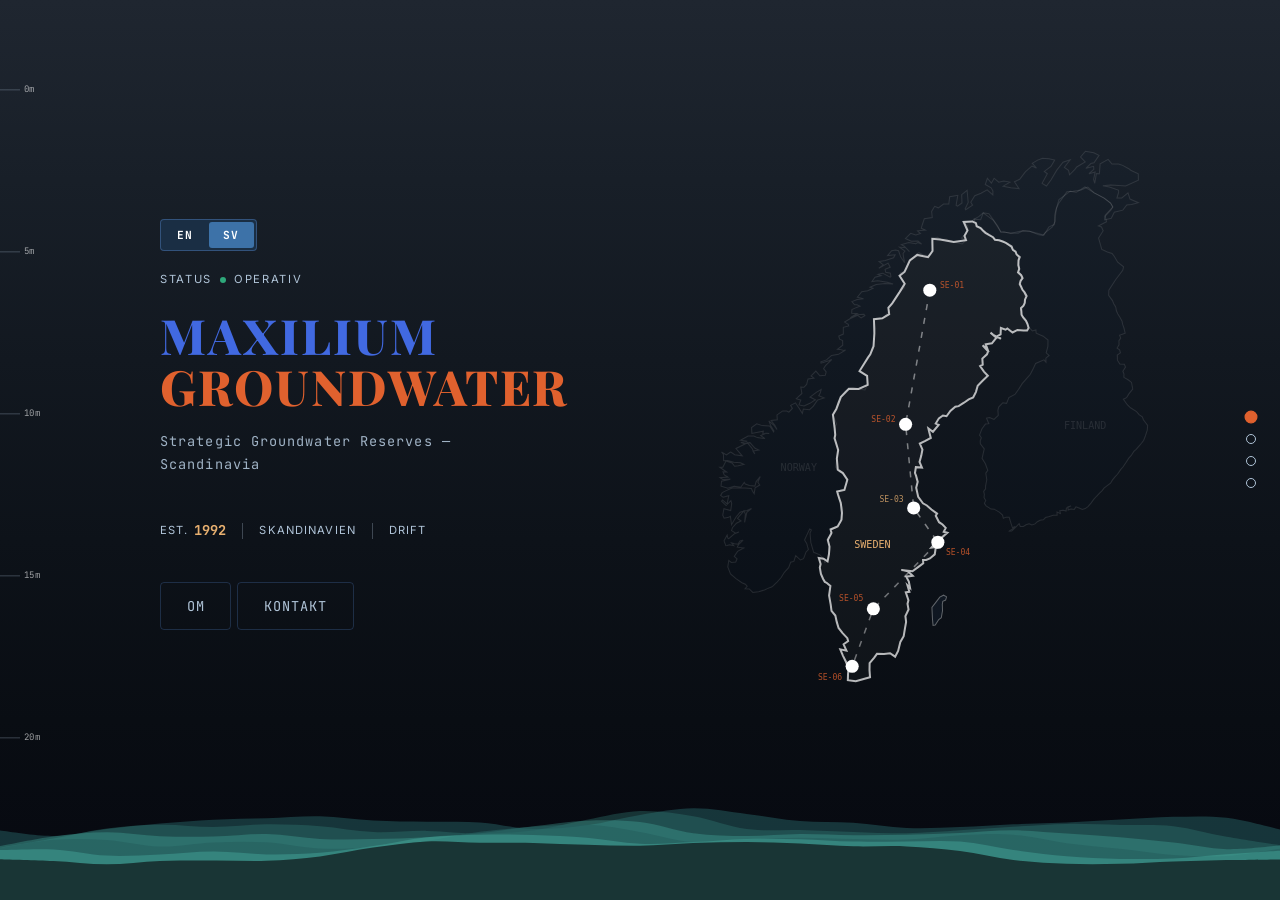
==== commit 9a587696: "Add gallery stratum to desktop between About and Contact Inserts a new snap-scroll section that reus" ====
--- a/index.html
+++ b/index.html
@@ -2024,7 +2024,7 @@
           </div>
           <nav class="hero-nav" aria-label="Desktop hero navigation">
             <button type="button" class="hero-nav__link" data-goto="1" data-i18n="navAbout">About</button>
-            <button type="button" class="hero-nav__link" data-goto="2" data-i18n="navContact">Contact</button>
+            <button type="button" class="hero-nav__link" data-goto="3" data-i18n="navContact">Contact</button>
           </nav>
         </div><!-- /.hero-text -->
       </div><!-- /.hero-columns -->
@@ -2066,7 +2066,21 @@
     </div>
   </section>
 
-  <!-- STRATUM 2: CONTACT -->
+  <!-- STRATUM 2: GALLERY -->
+  <section class="stratum stratum--gallery" id="d-gallery">
+    <div class="stratum__content d-gallery-content">
+      <div class="gallery-grid">
+        <div class="gallery-item"><img src="images/Untitled.png" alt="Groundwater survey site" width="612" height="408" loading="lazy" decoding="async"></div>
+        <div class="gallery-item"><img src="images/Untitled 1.png" alt="Field operations" width="597" height="396" loading="lazy" decoding="async"></div>
+        <div class="gallery-item"><img src="images/Untitled 2.png" alt="Well infrastructure" width="438" height="253" loading="lazy" decoding="async"></div>
+        <div class="gallery-item"><img src="images/Untitled 3.png" alt="Groundwater assessment" width="373" height="250" loading="lazy" decoding="async"></div>
+        <div class="gallery-item"><img src="images/Untitled 4.png" alt="Subsurface analysis" width="442" height="253" loading="lazy" decoding="async"></div>
+        <div class="gallery-item"><img src="images/Untitled 5.png" alt="Water source development" width="627" height="387" loading="lazy" decoding="async"></div>
+      </div>
+    </div>
+  </section>
+
+  <!-- STRATUM 3: CONTACT -->
   <section class="stratum stratum--2" id="d-contact">
     <div class="stratum__content">
       <div class="d-contact-grid">
@@ -2153,7 +2167,8 @@
   <nav class="nav-dots" aria-label="Desktop depth navigation">
     <button type="button" class="nav-dot active" data-index="0" aria-label="Hero"></button>
     <button type="button" class="nav-dot" data-index="1" aria-label="About"></button>
-    <button type="button" class="nav-dot" data-index="2" aria-label="Contact"></button>
+    <button type="button" class="nav-dot" data-index="2" aria-label="Gallery"></button>
+    <button type="button" class="nav-dot" data-index="3" aria-label="Contact"></button>
   </nav>
 
   <!-- Fixed wave overlay -->
@@ -2379,12 +2394,18 @@
     const lightbox = document.getElementById('lightbox');
     if (!lightbox) return;
     const lbImg    = document.getElementById('lightbox-img');
-    const images   = Array.from(document.querySelectorAll('#mobile-root .gallery-item img'));
+    const allImgs  = Array.from(document.querySelectorAll('.gallery-item img'));
+    const srcs     = [];
+    const seen     = new Set();
+    allImgs.forEach(function(img) {
+      if (!seen.has(img.src)) { seen.add(img.src); srcs.push(img.src); }
+    });
     let current = 0;
 
-    function open(idx) {
-      current = idx;
-      lbImg.src = images[current].src;
+    function open(src) {
+      current = srcs.indexOf(src);
+      if (current < 0) current = 0;
+      lbImg.src = srcs[current];
       lightbox.classList.add('open');
       document.body.style.overflow = 'hidden';
     }
@@ -2395,13 +2416,13 @@
     }
 
     function go(dir) {
-      current = (current + dir + images.length) % images.length;
-      lbImg.src = images[current].src;
-    }
-
-    images.forEach(function(img, i) {
+      current = (current + dir + srcs.length) % srcs.length;
+      lbImg.src = srcs[current];
+    }
+
+    allImgs.forEach(function(img) {
       img.parentElement.style.cursor = 'pointer';
-      img.parentElement.addEventListener('click', function() { open(i); });
+      img.parentElement.addEventListener('click', function() { open(img.src); });
     });
 
     document.getElementById('lightbox-close').addEventListener('click', close);
@@ -2558,6 +2579,7 @@
     var depthValues = [
       [0,  5,  10,  15,  20],
       [20, 40,  60,  80, 100],
+      [35, 70, 105, 140, 175],
       [50, 100, 150, 200, 250]
     ];
     var currentDepths = [0, 5, 10, 15, 20];
